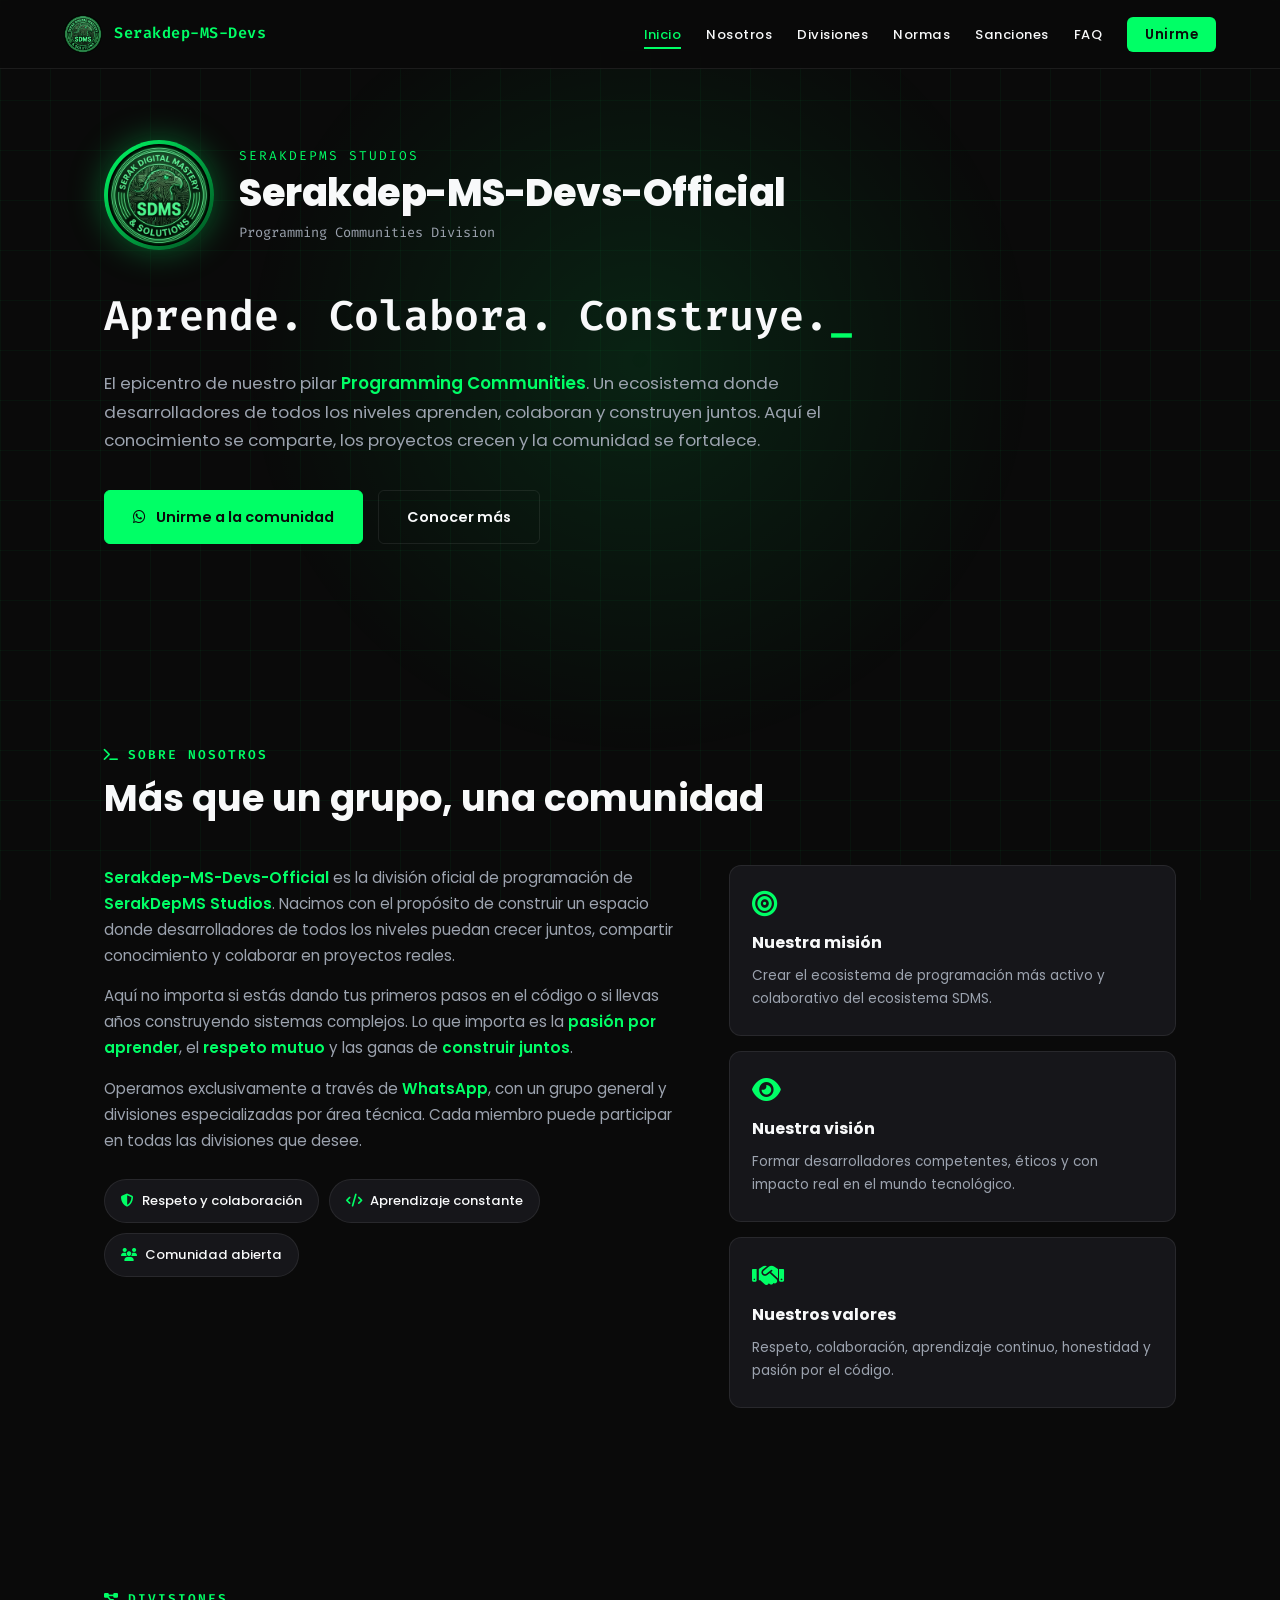
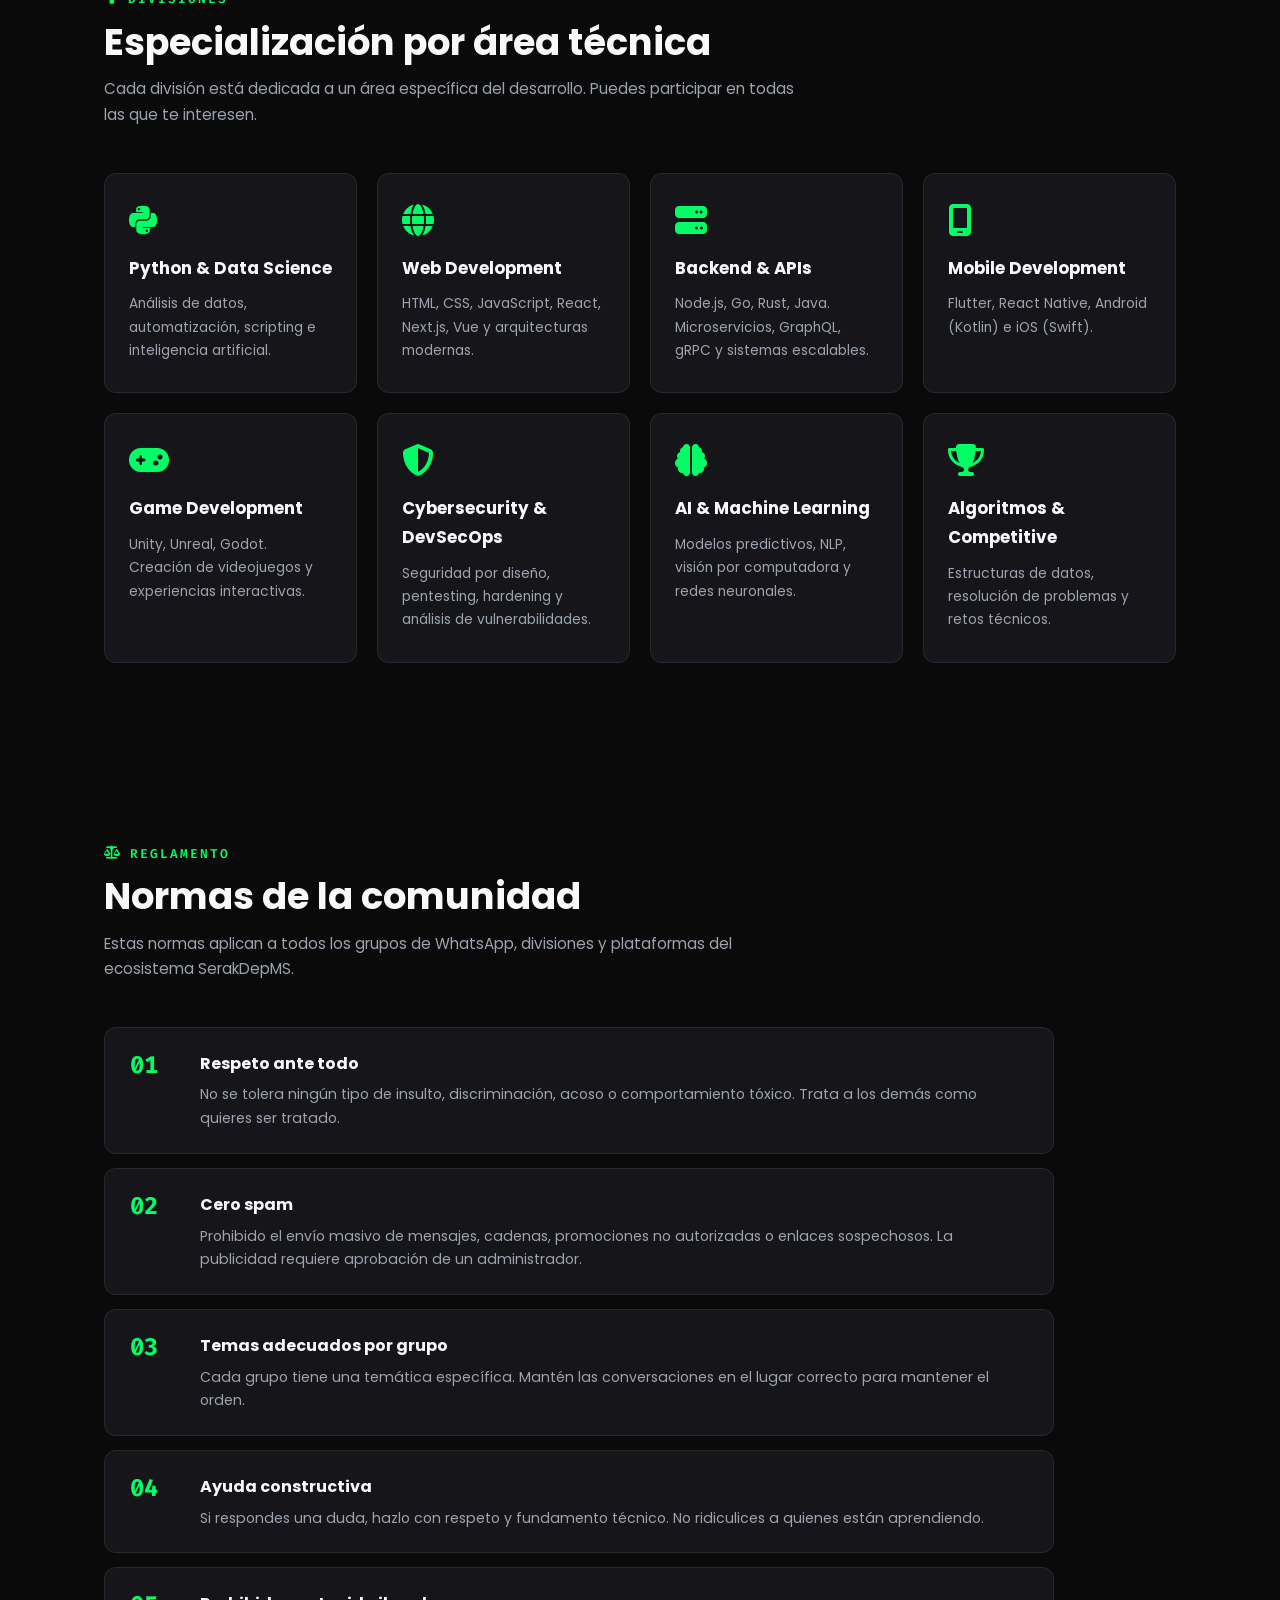
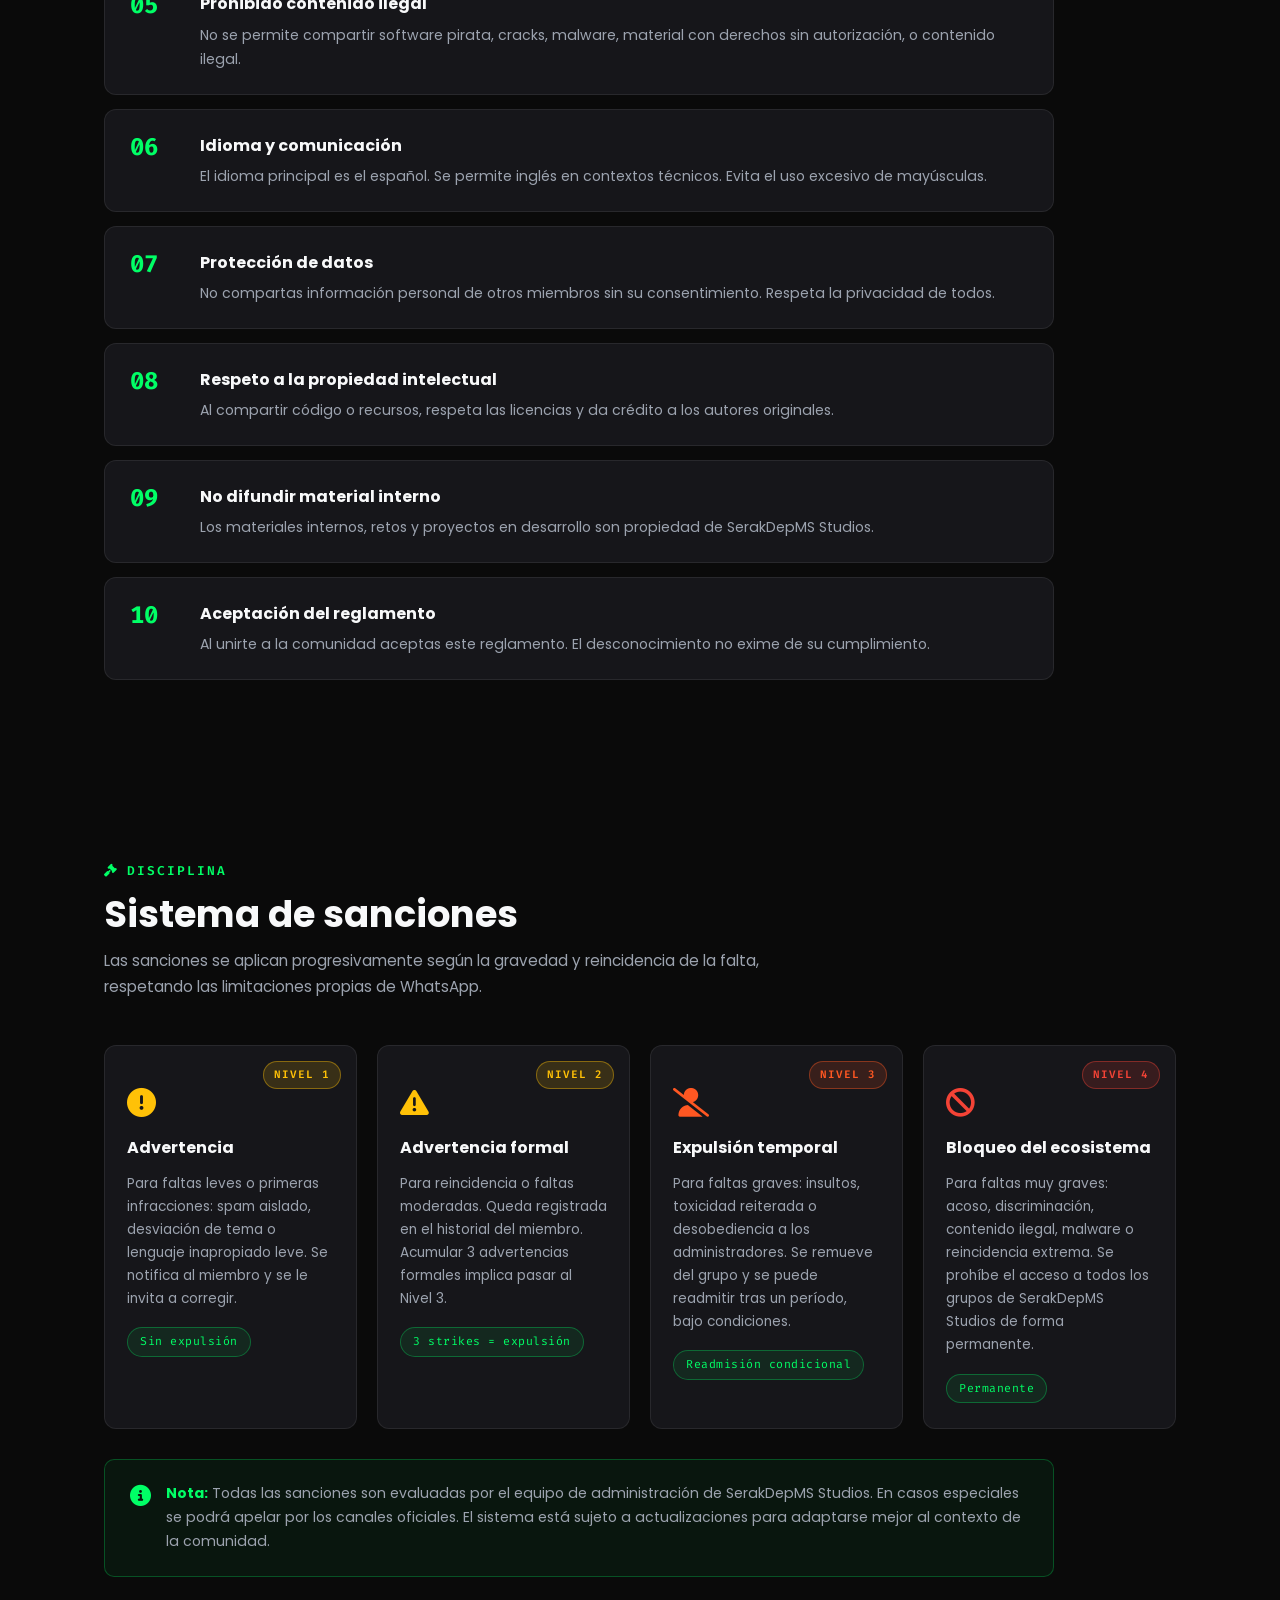
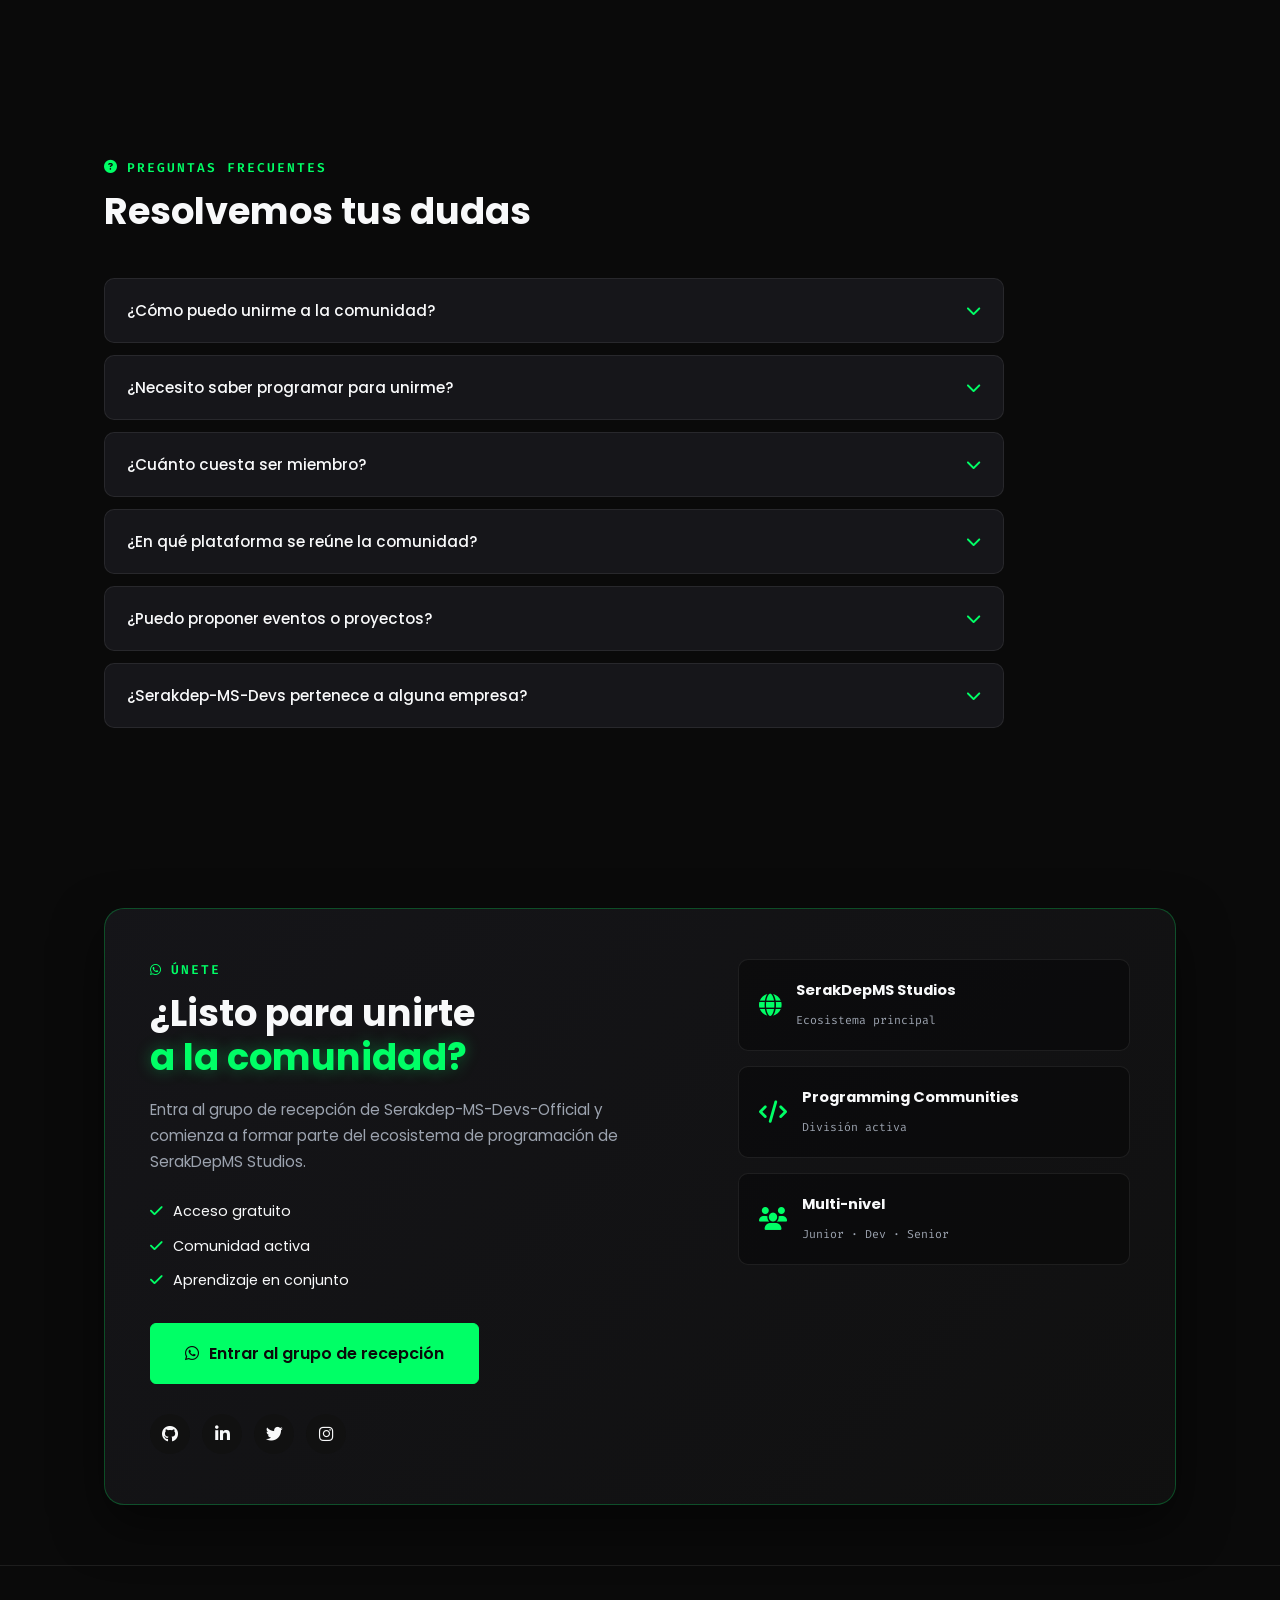
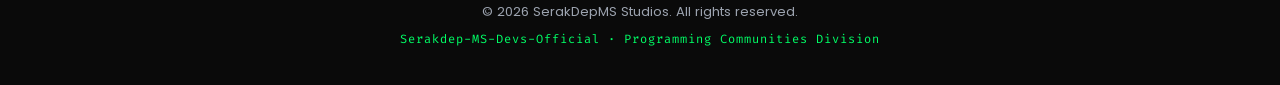
==== index.html @ 93ca6719 "1.0 DEFINICION FINAL" ====
<!DOCTYPE html>
<html lang="es">
<head>
    <meta charset="UTF-8">
    <meta name="viewport" content="width=device-width, initial-scale=1.0">
    <title>Serakdep-MS-Devs-Official | Programming Communities</title>
    <meta name="description" content="Comunidad oficial de programación de SerakDepMS Studios. Aprende, colabora y construye con desarrolladores de todos los niveles.">
    <meta name="theme-color" content="#0a0a0a">
    <meta property="og:title" content="Serakdep-MS-Devs-Official | Programming Communities">
    <meta property="og:description" content="Aprende, colabora y construye con otros desarrolladores bajo el ecosistema de SerakDepMS Studios.">
    <meta property="og:type" content="website">
    <link rel="canonical" href="https://serakdepms.github.io/Serakdep-MS-Devs-Official/">


    <link rel="icon" type="image/x-icon" href="assets/favicon/favicon.ico">
    <link rel="icon" type="image/png" sizes="16x16" href="assets/favicon/favicon-16x16.png">
    <link rel="icon" type="image/png" sizes="32x32" href="assets/favicon/favicon-32x32.png">
    <link rel="apple-touch-icon" sizes="180x180" href="assets/favicon/apple-touch-icon.png">
    <link rel="manifest" href="assets/favicon/site.webmanifest">

    <link rel="preconnect" href="https://fonts.googleapis.com">
    <link rel="preconnect" href="https://fonts.gstatic.com" crossorigin>
    <link href="https://fonts.googleapis.com/css2?family=Poppins:wght@300;400;500;600;700;800&family=Fira+Code:wght@400;500;600&display=swap" rel="stylesheet">
    <link rel="stylesheet" href="https://cdnjs.cloudflare.com/ajax/libs/font-awesome/6.4.0/css/all.min.css">
    <link rel="stylesheet" href="css/style.css">
</head>
<body>

    <div class="bg-grid" aria-hidden="true"></div>
    <div class="bg-glow" aria-hidden="true"></div>

    <button id="scroll-top" class="scroll-top-btn" aria-label="Ir arriba" type="button">
        <i class="fa-solid fa-arrow-up"></i>
    </button>


    <nav class="navbar">
        <div class="nav-brand">
            <img src="assets/images/logo.jpg" alt="SDMS" class="nav-logo">
            <span class="nav-brand-text">Serakdep-MS-Devs</span>
        </div>
        <button class="menu-toggle" id="menu-toggle" aria-label="Abrir menú">
            <i class="fa-solid fa-bars"></i>
        </button>
        <ul class="nav-links" id="nav-links">
            <li><a href="#inicio" class="active">Inicio</a></li>
            <li><a href="#nosotros">Nosotros</a></li>
            <li><a href="#divisiones">Divisiones</a></li>
            <li><a href="#normas">Normas</a></li>
            <li><a href="#sanciones">Sanciones</a></li>
            <li><a href="#faq">FAQ</a></li>
            <li><a href="#unete" class="nav-cta">Unirme</a></li>
        </ul>
    </nav>

    <main>


        <section id="inicio" class="hero-section">
            <div class="container">
                <div class="hero-header">
                    <div class="logo-wrapper">
                        <img src="assets/images/logo.jpg" alt="SerakDepMS Studios" class="logo-img">
                    </div>
                    <div class="brand-text">
                        <p class="brand-parent">SerakDepMS Studios</p>
                        <h1 class="brand-name">Serakdep-MS-Devs-Official</h1>
                        <p class="brand-sub">Programming Communities Division</p>
                    </div>
                </div>

                <h2 class="hero-title">
                    <span id="typed-text"></span><span class="cursor">_</span>
                </h2>

                <p class="hero-description">
                    El epicentro de nuestro pilar <strong>Programming Communities</strong>. 
                    Un ecosistema donde desarrolladores de todos los niveles aprenden, colaboran y construyen juntos. 
                    Aquí el conocimiento se comparte, los proyectos crecen y la comunidad se fortalece.
                </p>

                <div class="hero-actions">
                    <a href="https://chat.whatsapp.com/FTkmBaGG4Gd70gvAynP0ry" target="_blank" rel="noopener noreferrer" class="btn btn-primary">
                        <i class="fa-brands fa-whatsapp"></i> Unirme a la comunidad
                    </a>
                    <a href="#nosotros" class="btn btn-outline">Conocer más</a>
                </div>
            </div>
        </section>


        <section id="nosotros" class="section">
            <div class="container">
                <div class="section-header">
                    <p class="section-subtitle"><i class="fa-solid fa-terminal"></i> Sobre nosotros</p>
                    <h2 class="section-title">Más que un grupo, una comunidad</h2>
                </div>

                <div class="about-grid">
                    <div class="about-text">
                        <p>
                            <strong>Serakdep-MS-Devs-Official</strong> es la división oficial de programación de 
                            <strong>SerakDepMS Studios</strong>. Nacimos con el propósito de construir un espacio donde 
                            desarrolladores de todos los niveles puedan crecer juntos, compartir conocimiento y colaborar 
                            en proyectos reales.
                        </p>
                        <p>
                            Aquí no importa si estás dando tus primeros pasos en el código o si llevas años construyendo 
                            sistemas complejos. Lo que importa es la <strong>pasión por aprender</strong>, el 
                            <strong>respeto mutuo</strong> y las ganas de <strong>construir juntos</strong>.
                        </p>
                        <p>
                            Operamos exclusivamente a través de <strong>WhatsApp</strong>, con un grupo general y 
                            divisiones especializadas por área técnica. Cada miembro puede participar en todas las 
                            divisiones que desee.
                        </p>

                        <div class="about-badges">
                            <div class="about-badge"><i class="fa-solid fa-shield-halved"></i> Respeto y colaboración</div>
                            <div class="about-badge"><i class="fa-solid fa-code"></i> Aprendizaje constante</div>
                            <div class="about-badge"><i class="fa-solid fa-users"></i> Comunidad abierta</div>
                        </div>
                    </div>

                    <div class="about-cards">
                        <div class="about-card">
                            <i class="fa-solid fa-bullseye about-icon"></i>
                            <h4>Nuestra misión</h4>
                            <p>Crear el ecosistema de programación más activo y colaborativo del ecosistema SDMS.</p>
                        </div>
                        <div class="about-card">
                            <i class="fa-solid fa-eye about-icon"></i>
                            <h4>Nuestra visión</h4>
                            <p>Formar desarrolladores competentes, éticos y con impacto real en el mundo tecnológico.</p>
                        </div>
                        <div class="about-card">
                            <i class="fa-solid fa-handshake about-icon"></i>
                            <h4>Nuestros valores</h4>
                            <p>Respeto, colaboración, aprendizaje continuo, honestidad y pasión por el código.</p>
                        </div>
                    </div>
                </div>
            </div>
        </section>


        <section id="divisiones" class="section">
            <div class="container">
                <div class="section-header">
                    <p class="section-subtitle"><i class="fa-solid fa-diagram-project"></i> Divisiones</p>
                    <h2 class="section-title">Especialización por área técnica</h2>
                    <p class="section-intro">Cada división está dedicada a un área específica del desarrollo. Puedes participar en todas las que te interesen.</p>
                </div>

                <div class="divisions-grid">
                    <article class="division-card">
                        <i class="fa-brands fa-python division-icon"></i>
                        <h3>Python & Data Science</h3>
                        <p>Análisis de datos, automatización, scripting e inteligencia artificial.</p>
                    </article>
                    <article class="division-card">
                        <i class="fa-solid fa-globe division-icon"></i>
                        <h3>Web Development</h3>
                        <p>HTML, CSS, JavaScript, React, Next.js, Vue y arquitecturas modernas.</p>
                    </article>
                    <article class="division-card">
                        <i class="fa-solid fa-server division-icon"></i>
                        <h3>Backend & APIs</h3>
                        <p>Node.js, Go, Rust, Java. Microservicios, GraphQL, gRPC y sistemas escalables.</p>
                    </article>
                    <article class="division-card">
                        <i class="fa-solid fa-mobile-screen division-icon"></i>
                        <h3>Mobile Development</h3>
                        <p>Flutter, React Native, Android (Kotlin) e iOS (Swift).</p>
                    </article>
                    <article class="division-card">
                        <i class="fa-solid fa-gamepad division-icon"></i>
                        <h3>Game Development</h3>
                        <p>Unity, Unreal, Godot. Creación de videojuegos y experiencias interactivas.</p>
                    </article>
                    <article class="division-card">
                        <i class="fa-solid fa-shield-halved division-icon"></i>
                        <h3>Cybersecurity & DevSecOps</h3>
                        <p>Seguridad por diseño, pentesting, hardening y análisis de vulnerabilidades.</p>
                    </article>
                    <article class="division-card">
                        <i class="fa-solid fa-brain division-icon"></i>
                        <h3>AI & Machine Learning</h3>
                        <p>Modelos predictivos, NLP, visión por computadora y redes neuronales.</p>
                    </article>
                    <article class="division-card">
                        <i class="fa-solid fa-trophy division-icon"></i>
                        <h3>Algoritmos & Competitive</h3>
                        <p>Estructuras de datos, resolución de problemas y retos técnicos.</p>
                    </article>
                </div>
            </div>
        </section>


        <section id="normas" class="section">
            <div class="container">
                <div class="section-header">
                    <p class="section-subtitle"><i class="fa-solid fa-scale-balanced"></i> Reglamento</p>
                    <h2 class="section-title">Normas de la comunidad</h2>
                    <p class="section-intro">Estas normas aplican a todos los grupos de WhatsApp, divisiones y plataformas del ecosistema SerakDepMS.</p>
                </div>

                <div class="rules-list">
                    <div class="rule-item">
                        <span class="rule-number">01</span>
                        <div>
                            <h4>Respeto ante todo</h4>
                            <p>No se tolera ningún tipo de insulto, discriminación, acoso o comportamiento tóxico. Trata a los demás como quieres ser tratado.</p>
                        </div>
                    </div>
                    <div class="rule-item">
                        <span class="rule-number">02</span>
                        <div>
                            <h4>Cero spam</h4>
                            <p>Prohibido el envío masivo de mensajes, cadenas, promociones no autorizadas o enlaces sospechosos. La publicidad requiere aprobación de un administrador.</p>
                        </div>
                    </div>
                    <div class="rule-item">
                        <span class="rule-number">03</span>
                        <div>
                            <h4>Temas adecuados por grupo</h4>
                            <p>Cada grupo tiene una temática específica. Mantén las conversaciones en el lugar correcto para mantener el orden.</p>
                        </div>
                    </div>
                    <div class="rule-item">
                        <span class="rule-number">04</span>
                        <div>
                            <h4>Ayuda constructiva</h4>
                            <p>Si respondes una duda, hazlo con respeto y fundamento técnico. No ridiculices a quienes están aprendiendo.</p>
                        </div>
                    </div>
                    <div class="rule-item">
                        <span class="rule-number">05</span>
                        <div>
                            <h4>Prohibido contenido ilegal</h4>
                            <p>No se permite compartir software pirata, cracks, malware, material con derechos sin autorización, o contenido ilegal.</p>
                        </div>
                    </div>
                    <div class="rule-item">
                        <span class="rule-number">06</span>
                        <div>
                            <h4>Idioma y comunicación</h4>
                            <p>El idioma principal es el español. Se permite inglés en contextos técnicos. Evita el uso excesivo de mayúsculas.</p>
                        </div>
                    </div>
                    <div class="rule-item">
                        <span class="rule-number">07</span>
                        <div>
                            <h4>Protección de datos</h4>
                            <p>No compartas información personal de otros miembros sin su consentimiento. Respeta la privacidad de todos.</p>
                        </div>
                    </div>
                    <div class="rule-item">
                        <span class="rule-number">08</span>
                        <div>
                            <h4>Respeto a la propiedad intelectual</h4>
                            <p>Al compartir código o recursos, respeta las licencias y da crédito a los autores originales.</p>
                        </div>
                    </div>
                    <div class="rule-item">
                        <span class="rule-number">09</span>
                        <div>
                            <h4>No difundir material interno</h4>
                            <p>Los materiales internos, retos y proyectos en desarrollo son propiedad de SerakDepMS Studios.</p>
                        </div>
                    </div>
                    <div class="rule-item">
                        <span class="rule-number">10</span>
                        <div>
                            <h4>Aceptación del reglamento</h4>
                            <p>Al unirte a la comunidad aceptas este reglamento. El desconocimiento no exime de su cumplimiento.</p>
                        </div>
                    </div>
                </div>
            </div>
        </section>


        <section id="sanciones" class="section">
            <div class="container">
                <div class="section-header">
                    <p class="section-subtitle"><i class="fa-solid fa-gavel"></i> Disciplina</p>
                    <h2 class="section-title">Sistema de sanciones</h2>
                    <p class="section-intro">Las sanciones se aplican progresivamente según la gravedad y reincidencia de la falta, respetando las limitaciones propias de WhatsApp.</p>
                </div>

                <div class="sanctions-grid">
                    <div class="sanction-card level-1">
                        <div class="sanction-level">Nivel 1</div>
                        <i class="fa-solid fa-circle-exclamation sanction-icon"></i>
                        <h4>Advertencia</h4>
                        <p>Para faltas leves o primeras infracciones: spam aislado, desviación de tema o lenguaje inapropiado leve. Se notifica al miembro y se le invita a corregir.</p>
                        <span class="sanction-time">Sin expulsión</span>
                    </div>
                    <div class="sanction-card level-2">
                        <div class="sanction-level">Nivel 2</div>
                        <i class="fa-solid fa-triangle-exclamation sanction-icon"></i>
                        <h4>Advertencia formal</h4>
                        <p>Para reincidencia o faltas moderadas. Queda registrada en el historial del miembro. Acumular 3 advertencias formales implica pasar al Nivel 3.</p>
                        <span class="sanction-time">3 strikes = expulsión</span>
                    </div>
                    <div class="sanction-card level-3">
                        <div class="sanction-level">Nivel 3</div>
                        <i class="fa-solid fa-user-slash sanction-icon"></i>
                        <h4>Expulsión temporal</h4>
                        <p>Para faltas graves: insultos, toxicidad reiterada o desobediencia a los administradores. Se remueve del grupo y se puede readmitir tras un período, bajo condiciones.</p>
                        <span class="sanction-time">Readmisión condicional</span>
                    </div>
                    <div class="sanction-card level-4">
                        <div class="sanction-level">Nivel 4</div>
                        <i class="fa-solid fa-ban sanction-icon"></i>
                        <h4>Bloqueo del ecosistema</h4>
                        <p>Para faltas muy graves: acoso, discriminación, contenido ilegal, malware o reincidencia extrema. Se prohíbe el acceso a todos los grupos de SerakDepMS Studios de forma permanente.</p>
                        <span class="sanction-time">Permanente</span>
                    </div>
                </div>

                <div class="sanction-note">
                    <i class="fa-solid fa-circle-info"></i>
                    <p><strong>Nota:</strong> Todas las sanciones son evaluadas por el equipo de administración de SerakDepMS Studios. En casos especiales se podrá apelar por los canales oficiales. El sistema está sujeto a actualizaciones para adaptarse mejor al contexto de la comunidad.</p>
                </div>
            </div>
        </section>


        <section id="faq" class="section">
            <div class="container">
                <div class="section-header">
                    <p class="section-subtitle"><i class="fa-solid fa-circle-question"></i> Preguntas frecuentes</p>
                    <h2 class="section-title">Resolvemos tus dudas</h2>
                </div>

                <div class="faq-list">
                    <div class="faq-item">
                        <button class="faq-question">
                            <span>¿Cómo puedo unirme a la comunidad?</span>
                            <i class="fa-solid fa-chevron-down"></i>
                        </button>
                        <div class="faq-answer">
                            <p>Toda la comunidad se gestiona a través de <strong>WhatsApp</strong>. Solo debes hacer clic en el botón "Unirme a la comunidad" y entrarás directamente al grupo de recepción, donde se te orientará sobre las divisiones disponibles.</p>
                        </div>
                    </div>
                    <div class="faq-item">
                        <button class="faq-question">
                            <span>¿Necesito saber programar para unirme?</span>
                            <i class="fa-solid fa-chevron-down"></i>
                        </button>
                        <div class="faq-answer">
                            <p>No. La comunidad está abierta a todos los niveles, desde principiantes absolutos hasta desarrolladores senior. Aquí fomentamos el aprendizaje y la colaboración.</p>
                        </div>
                    </div>
                    <div class="faq-item">
                        <button class="faq-question">
                            <span>¿Cuánto cuesta ser miembro?</span>
                            <i class="fa-solid fa-chevron-down"></i>
                        </button>
                        <div class="faq-answer">
                            <p>Ser miembro es totalmente <strong>gratuito</strong>. Todas las actividades, recursos y espacios de la comunidad son de acceso libre.</p>
                        </div>
                    </div>
                    <div class="faq-item">
                        <button class="faq-question">
                            <span>¿En qué plataforma se reúne la comunidad?</span>
                            <i class="fa-solid fa-chevron-down"></i>
                        </button>
                        <div class="faq-answer">
                            <p>Nuestra comunidad vive en <strong>WhatsApp</strong>. Contamos con un grupo de recepción general y divisiones especializadas por área técnica (Python, Web, Backend, Mobile, Game Dev, Ciberseguridad, IA y Algoritmos).</p>
                        </div>
                    </div>
                    <div class="faq-item">
                        <button class="faq-question">
                            <span>¿Puedo proponer eventos o proyectos?</span>
                            <i class="fa-solid fa-chevron-down"></i>
                        </button>
                        <div class="faq-answer">
                            <p>Sí. Valoramos las iniciativas de nuestros miembros. Puedes contactar a un administrador para presentar tu propuesta, ya sea un proyecto colaborativo, un reto técnico o una idea para la comunidad.</p>
                        </div>
                    </div>
                    <div class="faq-item">
                        <button class="faq-question">
                            <span>¿Serakdep-MS-Devs pertenece a alguna empresa?</span>
                            <i class="fa-solid fa-chevron-down"></i>
                        </button>
                        <div class="faq-answer">
                            <p>Sí. Serakdep-MS-Devs-Official es la división oficial de programación de <strong>SerakDepMS Studios</strong>, la empresa responsable de gestionar todos los ecosistemas y comunidades de la marca.</p>
                        </div>
                    </div>
                </div>
            </div>
        </section>


        <section id="unete" class="section cta-section">
            <div class="container">
                <div class="cta-wrapper">
                    <div class="cta-content">
                        <p class="section-subtitle"><i class="fa-brands fa-whatsapp"></i> Únete</p>
                        <h2 class="cta-title">¿Listo para unirte<br><span class="neon-text">a la comunidad?</span></h2>
                        <p class="cta-description">
                            Entra al grupo de recepción de Serakdep-MS-Devs-Official y comienza a formar parte 
                            del ecosistema de programación de SerakDepMS Studios.
                        </p>

                        <div class="cta-focus">
                            <span><i class="fa-solid fa-check"></i> Acceso gratuito</span>
                            <span><i class="fa-solid fa-check"></i> Comunidad activa</span>
                            <span><i class="fa-solid fa-check"></i> Aprendizaje en conjunto</span>
                        </div>

                        <a href="https://chat.whatsapp.com/FTkmBaGG4Gd70gvAynP0ry" target="_blank" rel="noopener noreferrer" class="btn btn-primary btn-large">
                            <i class="fa-brands fa-whatsapp"></i> Entrar al grupo de recepción
                        </a>

                        <div class="cta-social">
                            <a href="https://github.com/SerakDepMS" target="_blank" rel="noopener noreferrer" aria-label="GitHub"><i class="fa-brands fa-github"></i></a>
                            <a href="https://www.linkedin.com/in/SerakDepMS" target="_blank" rel="noopener noreferrer" aria-label="LinkedIn"><i class="fa-brands fa-linkedin-in"></i></a>
                            <a href="https://x.com/SerakDepMS_STOS" target="_blank" rel="noopener noreferrer" aria-label="Twitter"><i class="fa-brands fa-twitter"></i></a>
                            <a href="https://www.instagram.com/serakdepms_oficial" target="_blank" rel="noopener noreferrer" aria-label="Instagram"><i class="fa-brands fa-instagram"></i></a>
                        </div>
                    </div>

                    <div class="cta-side">
                        <div class="cta-side-item">
                            <i class="fa-solid fa-globe"></i>
                            <div>
                                <strong>SerakDepMS Studios</strong>
                                <span>Ecosistema principal</span>
                            </div>
                        </div>
                        <div class="cta-side-item">
                            <i class="fa-solid fa-code"></i>
                            <div>
                                <strong>Programming Communities</strong>
                                <span>División activa</span>
                            </div>
                        </div>
                        <div class="cta-side-item">
                            <i class="fa-solid fa-users"></i>
                            <div>
                                <strong>Multi-nivel</strong>
                                <span>Junior · Dev · Senior</span>
                            </div>
                        </div>
                    </div>
                </div>
            </div>
        </section>

    </main>

    <footer class="site-footer">
        <div class="container">
            <p>&copy; 2026 SerakDepMS Studios. All rights reserved.</p>
            <p class="footer-sub">Serakdep-MS-Devs-Official · Programming Communities Division</p>
        </div>
    </footer>

    <script src="js/script.js"></script>
</body>
</html>
---- css/style.css ----
:root {
    --bg-main: #0a0a0a;
    --bg-secondary: #111111;
    --bg-card: #16161a;
    --primary-color: #00FF66;
    --primary-glow: rgba(0, 255, 102, 0.35);
    --text-light: #f8f9fa;
    --text-muted: #9ca3af;
    --border-color: rgba(255, 255, 255, 0.08);
    --font-main: 'Poppins', sans-serif;
    --font-code: 'Fira Code', monospace;
    --transition: all 0.4s cubic-bezier(0.25, 0.8, 0.25, 1);
}

* { margin: 0; padding: 0; box-sizing: border-box; }

html {
    scroll-behavior: smooth;
    overflow-x: hidden;
    width: 100%;
}

body {
    font-family: var(--font-main);
    background-color: var(--bg-main);
    color: var(--text-light);
    line-height: 1.7;
    overflow-x: hidden;
    width: 100%;
    max-width: 100vw;
    min-height: 100vh;
    position: relative;
    padding-top: 80px;
}

h1, h2, h3, h4, h5, h6, p, a, span, strong, li {
    overflow-wrap: break-word;
    word-wrap: break-word;
    word-break: break-word;
}

img, svg, video {
    max-width: 100%;
    height: auto;
}


.bg-grid {
    position: fixed; inset: 0;
    background-image:
        linear-gradient(rgba(0, 255, 102, 0.04) 1px, transparent 1px),
        linear-gradient(90deg, rgba(0, 255, 102, 0.04) 1px, transparent 1px);
    background-size: 50px 50px;
    z-index: -2;
    animation: gridMove 25s linear infinite;
    pointer-events: none;
}
@keyframes gridMove {
    0% { background-position: 0 0; }
    100% { background-position: 50px 50px; }
}

.bg-glow {
    position: fixed;
    top: 40%; left: 50%;
    width: 100vw;
    height: 100vw;
    max-width: 800px;
    max-height: 800px;
    background: radial-gradient(circle, rgba(0, 255, 102, 0.10) 0%, transparent 70%);
    transform: translate(-50%, -50%);
    z-index: -1;
    pointer-events: none;
    animation: pulse 8s ease-in-out infinite;
}
@keyframes pulse {
    0%, 100% { opacity: 0.5; transform: translate(-50%, -50%) scale(1); }
    50% { opacity: 0.9; transform: translate(-50%, -50%) scale(1.1); }
}


.container {
    max-width: 1200px;
    width: 100%;
    margin: 0 auto;
    padding: 0 5%;
}


.scroll-top-btn {
    position: fixed;
    bottom: 30px; right: 30px;
    background: var(--primary-color);
    color: #0a0a0a;
    width: 45px; height: 45px;
    border-radius: 50%;
    display: flex; justify-content: center; align-items: center;
    font-size: 1.1rem;
    border: none; cursor: pointer;
    z-index: 999;
    opacity: 0; visibility: hidden;
    transition: var(--transition);
    box-shadow: 0 6px 20px rgba(0,0,0,0.4);
}
.scroll-top-btn.show { opacity: 1; visibility: visible; }
.scroll-top-btn:hover {
    transform: translateY(-4px);
    background: #00cc52;
    box-shadow: 0 10px 25px var(--primary-glow);
}


.navbar {
    position: fixed; top: 0; left: 0; width: 100%;
    background: rgba(10, 10, 10, 0.88);
    backdrop-filter: blur(14px); -webkit-backdrop-filter: blur(14px);
    padding: 15px 5%;
    display: flex; justify-content: space-between; align-items: center;
    z-index: 1000;
    border-bottom: 1px solid var(--border-color);
}
.nav-brand { display: flex; align-items: center; gap: 12px; min-width: 0; }
.nav-logo { width: 38px; height: 38px; border-radius: 50%; flex-shrink: 0; }
.nav-brand-text {
    font-family: var(--font-code);
    color: var(--primary-color);
    font-size: 0.95rem;
    font-weight: 600;
    letter-spacing: 0.5px;
    white-space: nowrap;
    overflow: hidden;
    text-overflow: ellipsis;
}
.nav-links {
    list-style: none;
    display: flex; gap: 25px;
    align-items: center;
}
.nav-links a {
    color: var(--text-light);
    text-decoration: none;
    font-size: 0.82rem;
    font-weight: 500;
    letter-spacing: 0.5px;
    transition: var(--transition);
    position: relative;
    white-space: nowrap;
}
.nav-links a::after {
    content: '';
    position: absolute;
    bottom: -5px; left: 0;
    width: 0; height: 2px;
    background: var(--primary-color);
    transition: var(--transition);
}
.nav-links a:hover, .nav-links a.active { color: var(--primary-color); }
.nav-links a:hover::after, .nav-links a.active::after { width: 100%; }

.nav-cta {
    background: var(--primary-color);
    color: #0a0a0a !important;
    padding: 8px 18px !important;
    border-radius: 6px;
    font-weight: 600 !important;
}
.nav-cta::after { display: none !important; }
.nav-cta:hover {
    background: transparent;
    color: var(--primary-color) !important;
    outline: 1px solid var(--primary-color);
}

.menu-toggle {
    display: none;
    background: transparent; border: 0;
    color: var(--text-light); font-size: 1.5rem;
    cursor: pointer;
    padding: 5px;
    flex-shrink: 0;
}


.section { padding: 90px 0; }
.hero-section { padding: 60px 0 80px; }

.section-header { margin-bottom: 45px; }
.section-subtitle {
    color: var(--primary-color);
    font-family: var(--font-code);
    font-size: 0.8rem;
    font-weight: 600;
    text-transform: uppercase;
    letter-spacing: 2px;
    margin-bottom: 10px;
    display: flex; align-items: center; gap: 8px;
    flex-wrap: wrap;
}
.section-title {
    font-size: clamp(1.6rem, 3vw, 2.3rem);
    font-weight: 700;
    line-height: 1.2;
    margin-bottom: 12px;
}
.section-intro {
    color: var(--text-muted);
    max-width: 700px;
    font-size: 0.95rem;
}


.hero-header {
    display: flex; align-items: center; gap: 25px;
    margin-bottom: 40px; flex-wrap: wrap;
}
.logo-wrapper {
    width: 110px; height: 110px;
    border-radius: 50%;
    padding: 4px;
    background: linear-gradient(135deg, var(--primary-color), #004d1f);
    box-shadow: 0 0 35px var(--primary-glow);
    animation: logoFloat 5s ease-in-out infinite;
    flex-shrink: 0;
}
@keyframes logoFloat {
    0%, 100% { transform: translateY(0); }
    50% { transform: translateY(-8px); }
}
.logo-img {
    width: 100%; height: 100%;
    border-radius: 50%;
    object-fit: cover;
    background: var(--bg-main);
    display: block;
}
.brand-text { min-width: 0; flex: 1; }
.brand-parent {
    font-family: var(--font-code);
    color: var(--primary-color);
    font-size: 0.8rem;
    letter-spacing: 2px;
    text-transform: uppercase;
    margin-bottom: 4px;
}
.brand-name {
    font-size: clamp(1.5rem, 3.5vw, 2.4rem);
    font-weight: 800;
    letter-spacing: -0.5px;
    line-height: 1.15;
    overflow-wrap: anywhere;
    word-break: break-word;
}
.brand-sub {
    font-size: 0.85rem;
    color: var(--text-muted);
    font-family: var(--font-code);
    margin-top: 6px;
}

.hero-title {
    font-family: var(--font-code);
    font-size: clamp(1.6rem, 4vw, 2.6rem);
    font-weight: 600;
    line-height: 1.25;
    margin-bottom: 25px;
    min-height: 1.3em;
    color: var(--text-light);
    overflow-wrap: anywhere;
}
.cursor {
    color: var(--primary-color);
    animation: cursorBlink 1s steps(1) infinite;
}
@keyframes cursorBlink {
    0%, 49% { opacity: 1; }
    50%, 100% { opacity: 0; }
}
.hero-description {
    color: var(--text-muted);
    font-size: 1.05rem;
    max-width: 800px;
    margin-bottom: 35px;
}
.hero-description strong { color: var(--primary-color); font-weight: 600; }

.hero-actions {
    display: flex; gap: 15px; flex-wrap: wrap;
    margin-bottom: 30px;
}

.btn {
    display: inline-flex; align-items: center; gap: 10px;
    padding: 14px 28px;
    font-size: 0.9rem; font-weight: 600;
    text-decoration: none;
    border-radius: 6px;
    transition: var(--transition);
    cursor: pointer;
    border: 1px solid transparent;
    text-align: center;
    justify-content: center;
    white-space: nowrap;
    max-width: 100%;
}
.btn-primary {
    background: var(--primary-color);
    color: #0a0a0a;
    border-color: var(--primary-color);
}
.btn-primary:hover {
    background: transparent;
    color: var(--primary-color);
    box-shadow: 0 8px 25px var(--primary-glow);
    transform: translateY(-3px);
}
.btn-outline {
    background: transparent;
    color: var(--text-light);
    border-color: var(--border-color);
}
.btn-outline:hover {
    border-color: var(--primary-color);
    color: var(--primary-color);
    transform: translateY(-3px);
}
.btn-large { padding: 16px 34px; font-size: 1rem; }


.about-grid {
    display: grid;
    grid-template-columns: 1.3fr 1fr;
    gap: 45px;
    align-items: start;
}
.about-text p {
    color: var(--text-muted);
    font-size: 0.95rem;
    margin-bottom: 15px;
}
.about-text strong { color: var(--primary-color); font-weight: 600; }

.about-badges {
    display: flex;
    flex-wrap: wrap;
    gap: 10px;
    margin-top: 25px;
}
.about-badge {
    display: inline-flex;
    align-items: center;
    gap: 8px;
    padding: 10px 16px;
    background: var(--bg-card);
    border: 1px solid var(--border-color);
    border-radius: 30px;
    font-size: 0.82rem;
    font-weight: 500;
    transition: var(--transition);
}
.about-badge i { color: var(--primary-color); }
.about-badge:hover {
    border-color: var(--primary-color);
    transform: translateY(-2px);
}

.about-cards {
    display: grid;
    gap: 15px;
}
.about-card {
    background: var(--bg-card);
    border: 1px solid var(--border-color);
    border-radius: 12px;
    padding: 25px 22px;
    transition: var(--transition);
}
.about-card:hover {
    transform: translateY(-4px);
    border-color: rgba(0, 255, 102, 0.35);
    box-shadow: 0 12px 25px rgba(0,0,0,0.4);
}
.about-icon {
    font-size: 1.6rem;
    color: var(--primary-color);
    margin-bottom: 12px;
}
.about-card h4 { font-size: 1rem; margin-bottom: 8px; }
.about-card p { color: var(--text-muted); font-size: 0.85rem; }


.divisions-grid {
    display: grid;
    grid-template-columns: repeat(auto-fit, minmax(240px, 1fr));
    gap: 20px;
}
.division-card {
    background: var(--bg-card);
    border: 1px solid var(--border-color);
    border-radius: 12px;
    padding: 30px 24px;
    transition: var(--transition);
    position: relative;
    overflow: hidden;
}
.division-card::before {
    content: '';
    position: absolute; top: 0; left: 0;
    width: 100%; height: 3px;
    background: var(--primary-color);
    transform: scaleX(0); transform-origin: left;
    transition: var(--transition);
}
.division-card:hover {
    transform: translateY(-6px);
    border-color: rgba(0, 255, 102, 0.35);
    box-shadow: 0 15px 30px rgba(0,0,0,0.5);
}
.division-card:hover::before { transform: scaleX(1); }
.division-icon {
    font-size: 2rem;
    color: var(--primary-color);
    margin-bottom: 18px;
}
.division-card h3 { font-size: 1.05rem; margin-bottom: 10px; }
.division-card p { color: var(--text-muted); font-size: 0.86rem; }


.rules-list {
    display: grid;
    gap: 14px;
    max-width: 950px;
}
.rule-item {
    display: flex; gap: 22px;
    background: var(--bg-card);
    border: 1px solid var(--border-color);
    border-radius: 12px;
    padding: 22px 25px;
    transition: var(--transition);
    align-items: flex-start;
}
.rule-item:hover {
    border-color: rgba(0, 255, 102, 0.35);
    transform: translateX(5px);
}
.rule-number {
    font-family: var(--font-code);
    font-size: 1.5rem;
    font-weight: 700;
    color: var(--primary-color);
    min-width: 48px;
    line-height: 1;
    padding-top: 3px;
    flex-shrink: 0;
}
.rule-item h4 {
    font-size: 1rem;
    margin-bottom: 6px;
    color: var(--text-light);
}
.rule-item p {
    color: var(--text-muted);
    font-size: 0.88rem;
}


.sanctions-grid {
    display: grid;
    grid-template-columns: repeat(auto-fit, minmax(230px, 1fr));
    gap: 20px;
    margin-bottom: 30px;
}
.sanction-card {
    background: var(--bg-card);
    border: 1px solid var(--border-color);
    border-radius: 12px;
    padding: 30px 22px 25px;
    transition: var(--transition);
    position: relative;
    overflow: hidden;
}
.sanction-card:hover { transform: translateY(-6px); }
.sanction-level {
    position: absolute; top: 15px; right: 15px;
    font-family: var(--font-code);
    font-size: 0.68rem;
    font-weight: 600;
    padding: 4px 10px;
    border-radius: 20px;
    letter-spacing: 1px;
    text-transform: uppercase;
}


.level-1 .sanction-level { 
    background: rgba(255, 193, 7, 0.15); 
    color: #ffc107; 
    border: 1px solid rgba(255, 193, 7, 0.4); 
}
.level-1 .sanction-icon { color: #ffc107; }
.level-1:hover { 
    border-color: rgba(255, 193, 7, 0.5); 
    box-shadow: 0 12px 25px rgba(255, 193, 7, 0.1); 
}


.level-2 .sanction-level { 
    background: rgba(255, 193, 7, 0.15); 
    color: #ffc107; 
    border: 1px solid rgba(255, 193, 7, 0.4); 
}
.level-2 .sanction-icon { color: #ffc107; }
.level-2:hover { 
    border-color: rgba(255, 193, 7, 0.5); 
    box-shadow: 0 12px 25px rgba(255, 193, 7, 0.1); 
}


.level-3 .sanction-level { 
    background: rgba(255, 87, 34, 0.15); 
    color: #ff5722; 
    border: 1px solid rgba(255, 87, 34, 0.4); 
}
.level-3 .sanction-icon { color: #ff5722; }
.level-3:hover { 
    border-color: rgba(255, 87, 34, 0.5); 
    box-shadow: 0 12px 25px rgba(255, 87, 34, 0.1); 
}


.level-4 .sanction-level { 
    background: rgba(244, 67, 54, 0.15); 
    color: #f44336; 
    border: 1px solid rgba(244, 67, 54, 0.4); 
}
.level-4 .sanction-icon { color: #f44336; }
.level-4:hover { 
    border-color: rgba(244, 67, 54, 0.5); 
    box-shadow: 0 12px 25px rgba(244, 67, 54, 0.1); 
}

.sanction-icon {
    font-size: 1.8rem;
    margin-bottom: 18px;
    margin-top: 12px;
}

.sanction-card h4 { font-size: 1rem; margin-bottom: 10px; }
.sanction-card p {
    color: var(--text-muted);
    font-size: 0.85rem;
    margin-bottom: 16px;
}
.sanction-time {
    display: inline-block;
    font-family: var(--font-code);
    font-size: 0.72rem;
    color: var(--primary-color);
    background: rgba(0, 255, 102, 0.08);
    border: 1px solid rgba(0, 255, 102, 0.3);
    padding: 4px 12px;
    border-radius: 20px;
    letter-spacing: 0.5px;
}

.sanction-note {
    display: flex; gap: 15px;
    background: rgba(0, 255, 102, 0.05);
    border: 1px solid rgba(0, 255, 102, 0.25);
    border-radius: 10px;
    padding: 22px 25px;
    align-items: flex-start;
    max-width: 950px;
}
.sanction-note i {
    color: var(--primary-color);
    font-size: 1.3rem;
    padding-top: 3px;
    flex-shrink: 0;
}
.sanction-note p {
    color: var(--text-muted);
    font-size: 0.88rem;
}
.sanction-note strong { color: var(--primary-color); }


.faq-list {
    max-width: 900px;
    display: grid;
    gap: 12px;
}
.faq-item {
    background: var(--bg-card);
    border: 1px solid var(--border-color);
    border-radius: 10px;
    overflow: hidden;
    transition: var(--transition);
}
.faq-item:hover { border-color: rgba(0, 255, 102, 0.3); }
.faq-item.active { border-color: rgba(0, 255, 102, 0.4); }
.faq-question {
    width: 100%;
    background: transparent;
    border: 0;
    color: var(--text-light);
    padding: 20px 22px;
    font-family: inherit;
    font-size: 0.95rem;
    font-weight: 500;
    text-align: left;
    display: flex;
    justify-content: space-between;
    align-items: center;
    gap: 15px;
    cursor: pointer;
    transition: var(--transition);
}
.faq-question:hover { color: var(--primary-color); }
.faq-question i {
    color: var(--primary-color);
    transition: transform 0.3s ease;
    flex-shrink: 0;
}
.faq-item.active .faq-question i { transform: rotate(180deg); }
.faq-answer {
    max-height: 0;
    overflow: hidden;
    transition: max-height 0.4s ease, padding 0.4s ease;
    padding: 0 22px;
}
.faq-item.active .faq-answer {
    max-height: 400px;
    padding: 0 22px 20px;
}
.faq-answer p {
    color: var(--text-muted);
    font-size: 0.88rem;
    line-height: 1.65;
}
.faq-answer strong { color: var(--primary-color); }


.cta-section { padding-bottom: 60px; }
.cta-wrapper {
    display: grid;
    grid-template-columns: 1.4fr 1fr;
    gap: 40px;
    background: linear-gradient(135deg, rgba(22, 22, 26, 0.95), rgba(17, 17, 17, 0.95));
    border: 1px solid rgba(0, 255, 102, 0.25);
    border-radius: 20px;
    padding: 50px 45px;
    box-shadow: 0 20px 50px rgba(0,0,0,0.5);
}
.cta-title {
    font-size: clamp(1.6rem, 3vw, 2.3rem);
    font-weight: 700;
    line-height: 1.2;
    margin-bottom: 18px;
}
.neon-text {
    color: var(--primary-color);
    text-shadow: 0 0 15px var(--primary-glow);
}
.cta-description {
    color: var(--text-muted);
    font-size: 0.95rem;
    margin-bottom: 25px;
    max-width: 500px;
}
.cta-focus {
    display: grid;
    gap: 10px;
    margin-bottom: 30px;
    color: var(--text-light);
    font-size: 0.9rem;
}
.cta-focus span {
    display: flex; align-items: center; gap: 10px;
}
.cta-focus i { color: var(--primary-color); flex-shrink: 0; }

.cta-social {
    display: flex;
    gap: 12px;
    margin-top: 30px;
    flex-wrap: wrap;
}
.cta-social a {
    display: flex; justify-content: center; align-items: center;
    width: 40px; height: 40px;
    border-radius: 50%;
    background: var(--bg-secondary);
    color: var(--text-light);
    font-size: 1.05rem;
    transition: var(--transition);
    text-decoration: none;
    flex-shrink: 0;
}
.cta-social a:hover {
    background: var(--primary-color);
    color: #0a0a0a;
    transform: translateY(-3px);
    box-shadow: 0 8px 20px var(--primary-glow);
}

.cta-side {
    display: grid;
    gap: 15px;
    align-content: start;
}
.cta-side-item {
    display: flex;
    align-items: center;
    gap: 15px;
    padding: 18px 20px;
    background: rgba(0, 0, 0, 0.35);
    border: 1px solid var(--border-color);
    border-radius: 10px;
    transition: var(--transition);
    min-width: 0;
}
.cta-side-item:hover {
    border-color: rgba(0, 255, 102, 0.4);
    transform: translateX(5px);
}
.cta-side-item i {
    color: var(--primary-color);
    font-size: 1.4rem;
    flex-shrink: 0;
}
.cta-side-item > div { min-width: 0; }
.cta-side-item strong {
    display: block;
    font-size: 0.92rem;
    margin-bottom: 2px;
    overflow-wrap: anywhere;
}
.cta-side-item span {
    font-size: 0.72rem;
    color: var(--text-muted);
    font-family: var(--font-code);
    overflow-wrap: anywhere;
}


.site-footer {
    border-top: 1px solid var(--border-color);
    padding: 35px 0;
    text-align: center;
    color: var(--text-muted);
    font-size: 0.82rem;
    position: relative;
    z-index: 1;
}
.footer-sub {
    margin-top: 6px;
    font-family: var(--font-code);
    color: var(--primary-color);
    font-size: 0.75rem;
    letter-spacing: 1px;
    overflow-wrap: anywhere;
}



@media (max-width: 960px) {
    .about-grid { grid-template-columns: 1fr; gap: 30px; }
    .cta-wrapper { grid-template-columns: 1fr; padding: 40px 30px; }
}

@media (max-width: 900px) {
    .menu-toggle { display: block; }
    .nav-links {
        position: absolute;
        top: 100%; left: 0; width: 100%;
        background: rgba(10, 10, 10, 0.98);
        backdrop-filter: blur(15px);
        flex-direction: column;
        align-items: center;
        padding: 25px 0;
        gap: 18px;
        transform: translateY(-150%);
        opacity: 0;
        pointer-events: none;
        border-bottom: 1px solid var(--border-color);
        transition: var(--transition);
    }
    .nav-links.active {
        transform: translateY(0);
        opacity: 1;
        pointer-events: all;
    }
    .nav-links a::after { display: none; }
    .nav-cta {
        width: 80%;
        max-width: 280px;
        text-align: center;
        justify-content: center;
        display: flex;
    }
}

@media (max-width: 768px) {
    body { padding-top: 72px; }
    .section { padding: 60px 0; }
    .hero-section { padding: 35px 0 55px; }
    .hero-header { gap: 15px; }
    .logo-wrapper { width: 80px; height: 80px; }
    .rule-item { 
        flex-direction: row; 
        gap: 15px;
        padding: 20px;
    }
    .rule-number { font-size: 1.2rem; min-width: 36px; }
    .scroll-top-btn { bottom: 20px; right: 20px; width: 42px; height: 42px; }
    .sanction-card { padding: 28px 20px 22px; }
    .sanction-level { 
        position: static; 
        display: inline-block;
        margin-bottom: 12px;
    }
    .sanction-icon { margin-top: 0; }
    .cta-wrapper { padding: 35px 25px; }
}

@media (max-width: 480px) {
    .container { padding: 0 6%; }
    .brand-name { 
        font-size: 1.15rem; 
        line-height: 1.2;
    }
    .nav-brand-text { 
        font-size: 0.78rem; 
        max-width: 150px;
    }
    .nav-logo { width: 32px; height: 32px; }
    .btn { 
        padding: 12px 20px; 
        font-size: 0.85rem; 
        white-space: normal;
        line-height: 1.3;
    }
    .btn-large { 
        padding: 14px 22px; 
        font-size: 0.88rem; 
    }
    .hero-actions { 
        flex-direction: column; 
        width: 100%; 
    }
    .hero-actions .btn { 
        width: 100%; 
        justify-content: center; 
    }
    .cta-wrapper { 
        padding: 28px 20px; 
        border-radius: 16px;
    }
    .cta-social a {
        width: 38px;
        height: 38px;
        font-size: 1rem;
    }
    .section-title { 
        font-size: 1.5rem;
    }
    .rule-item {
        gap: 12px;
        padding: 18px 16px;
    }
    .rule-number {
        font-size: 1.1rem;
        min-width: 30px;
    }
    .sanction-card {
        padding: 25px 18px 20px;
    }
    .faq-question {
        padding: 18px 18px;
        font-size: 0.9rem;
    }
    .faq-answer {
        padding: 0 18px;
    }
    .faq-item.active .faq-answer {
        padding: 0 18px 18px;
    }
}
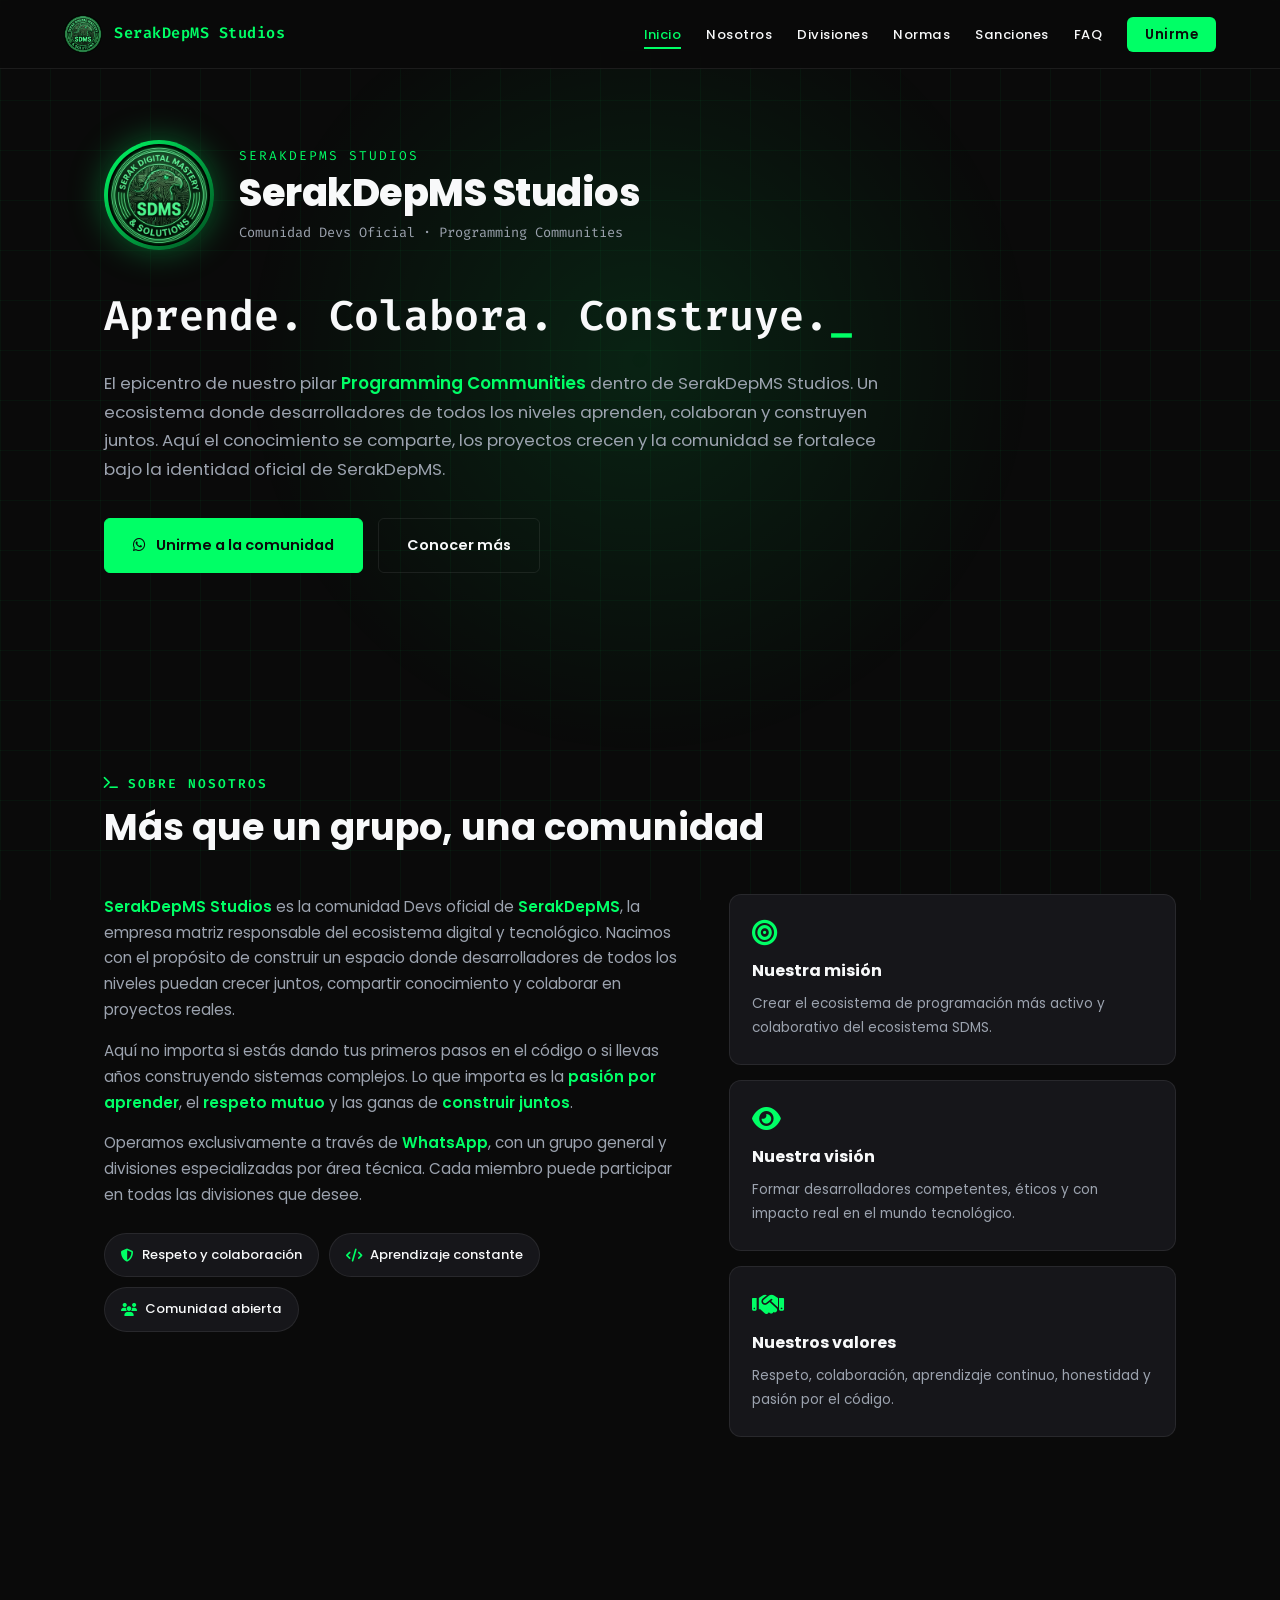
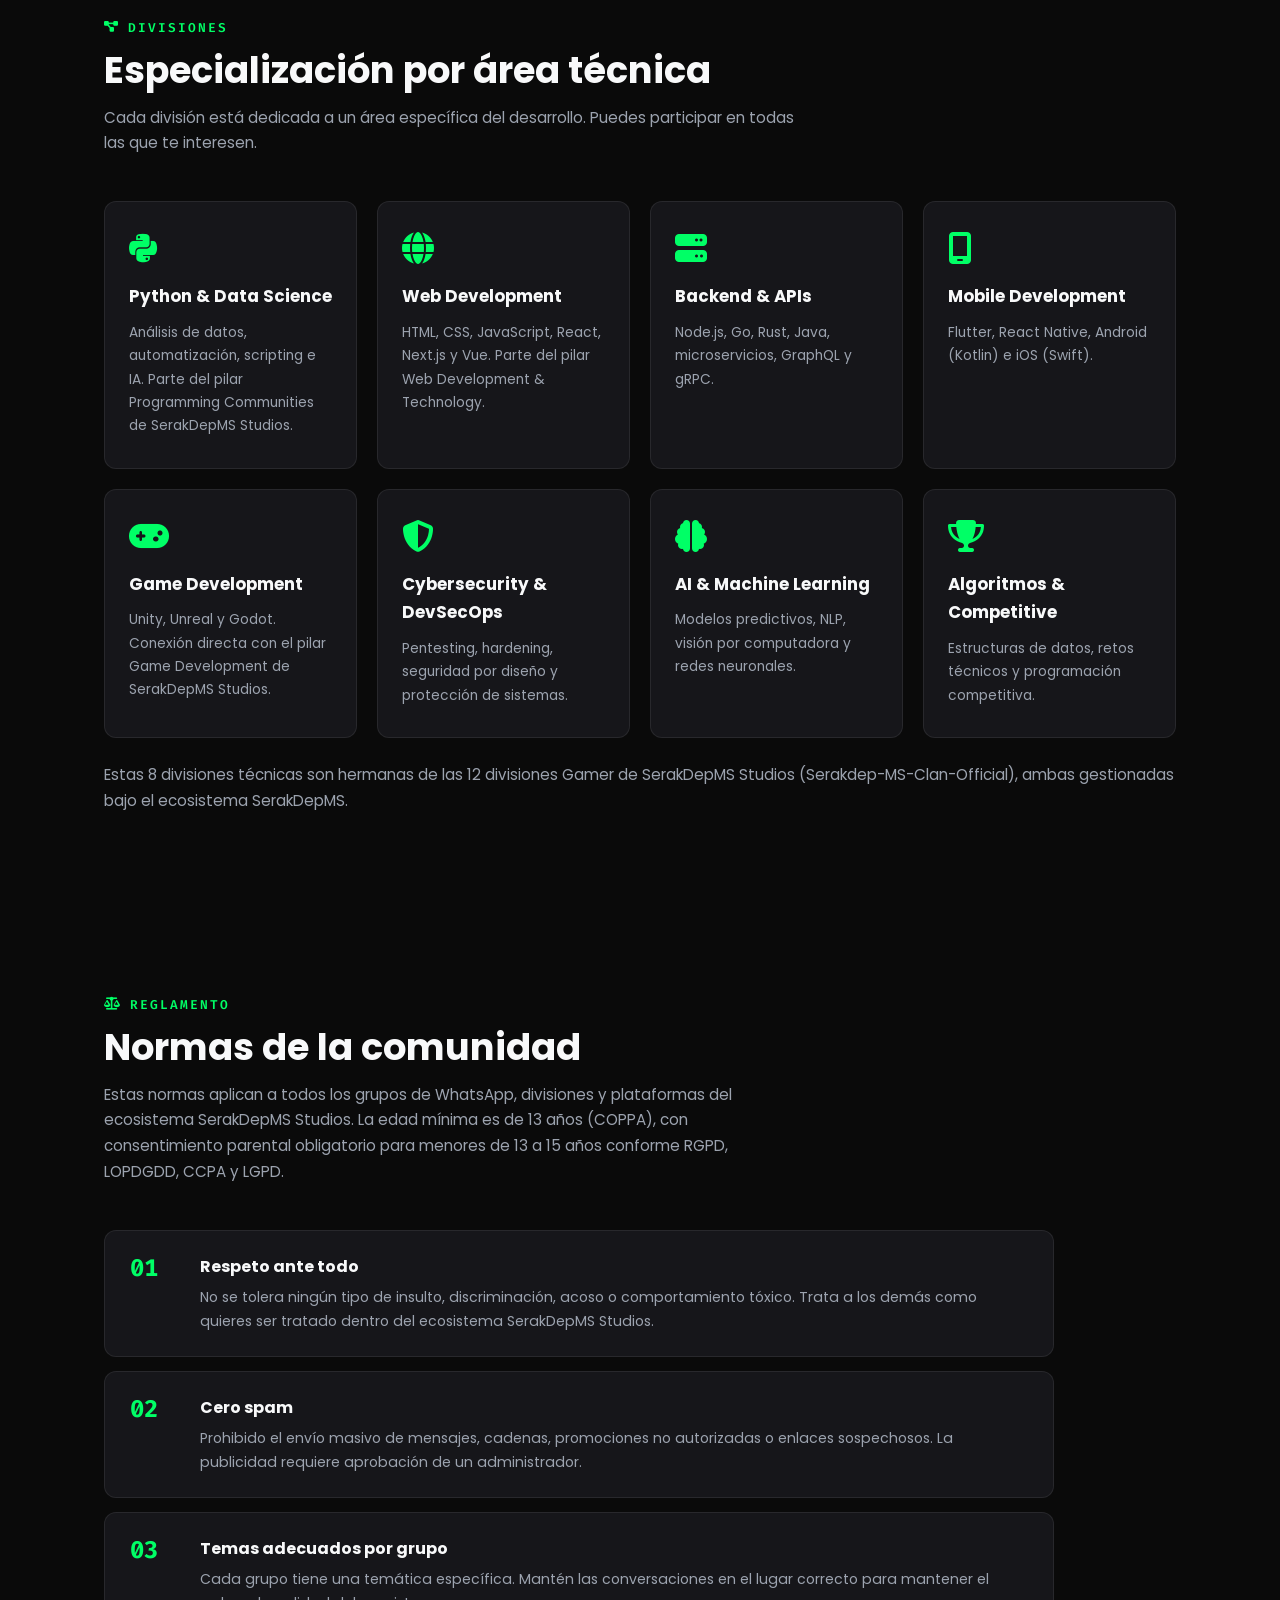
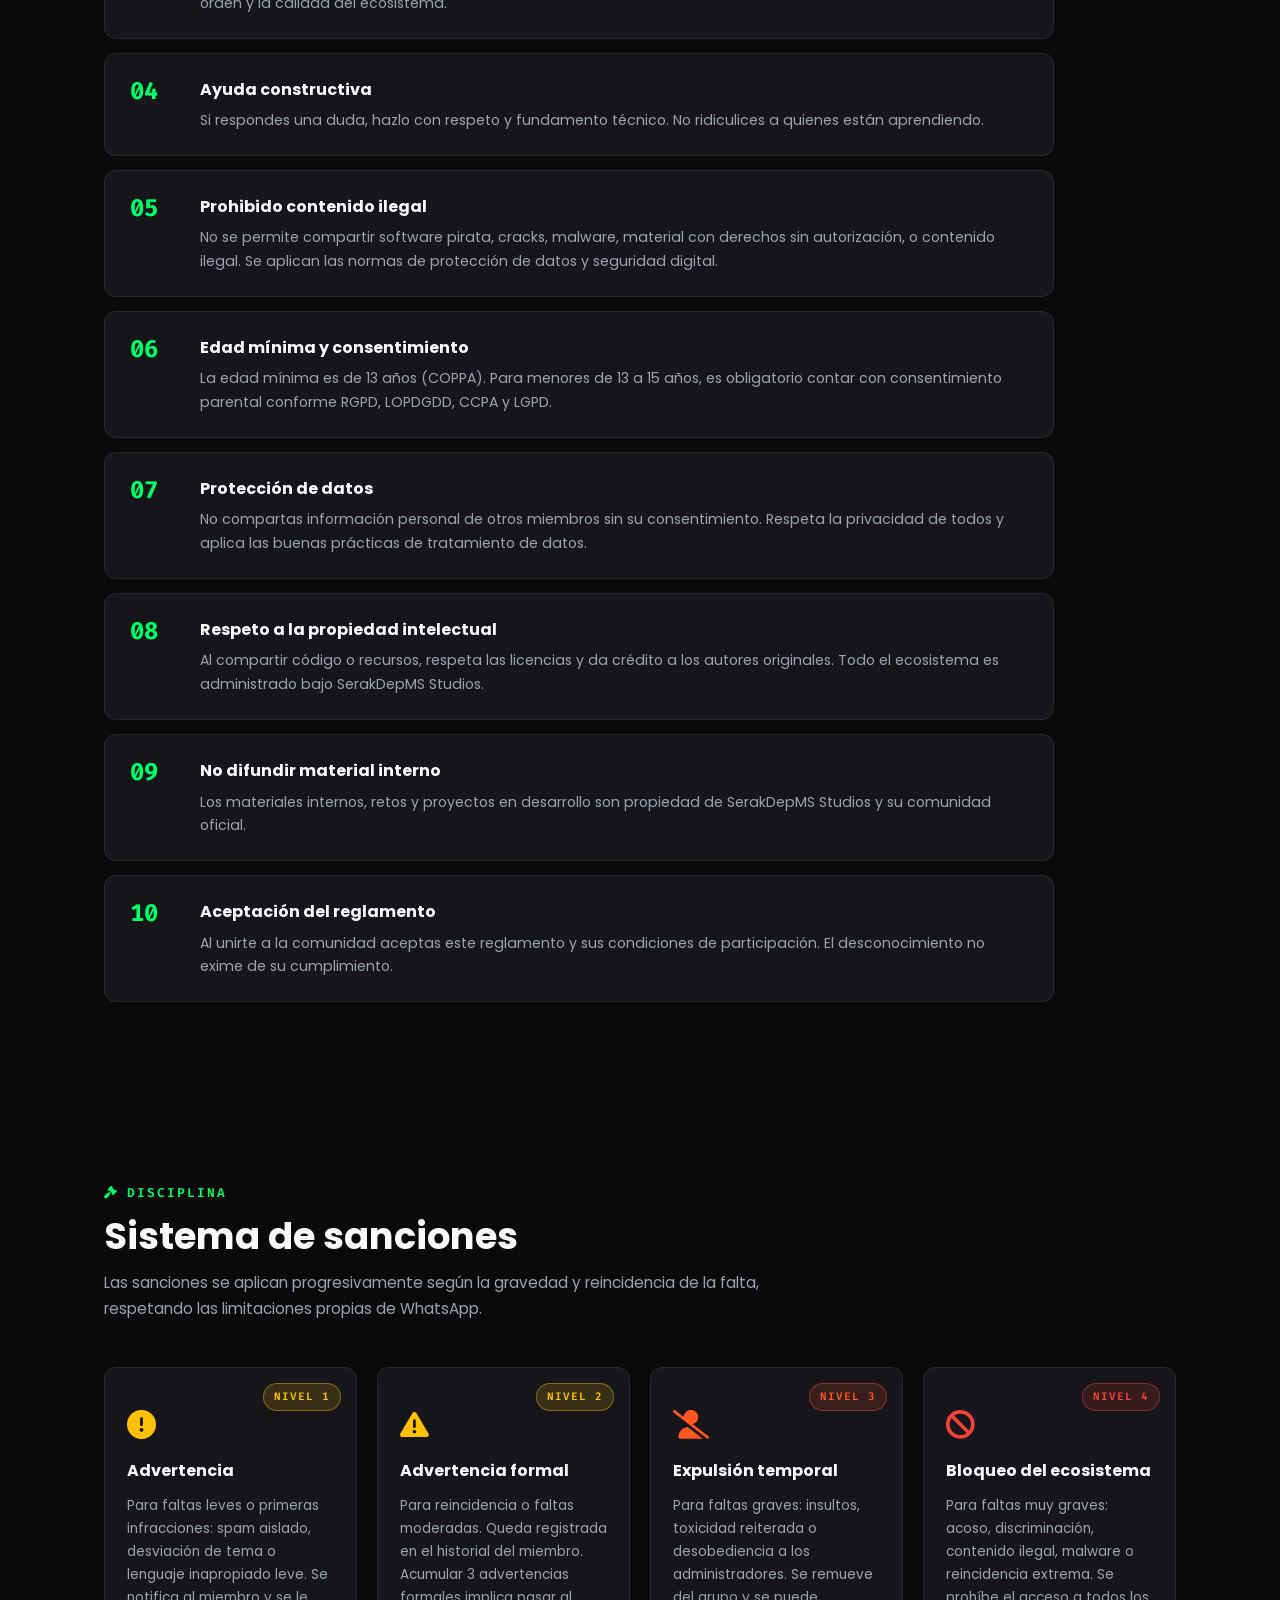
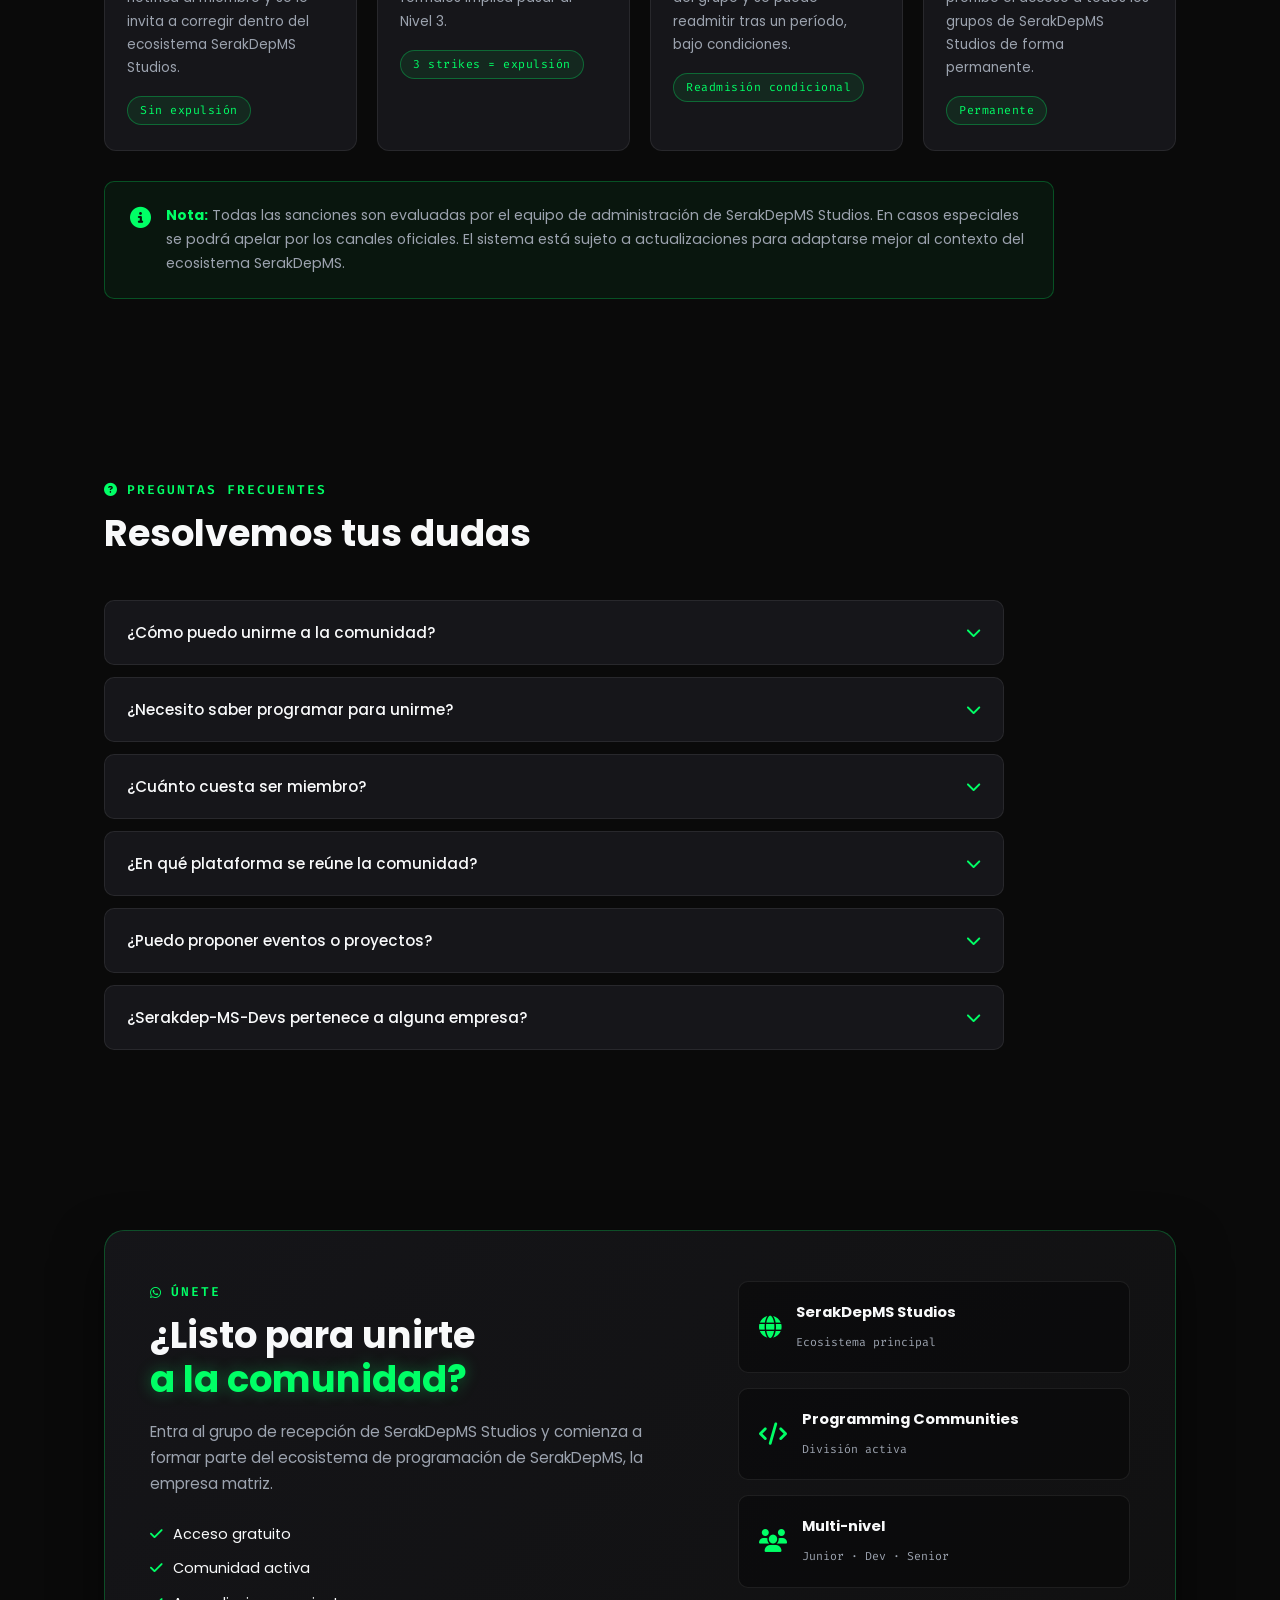
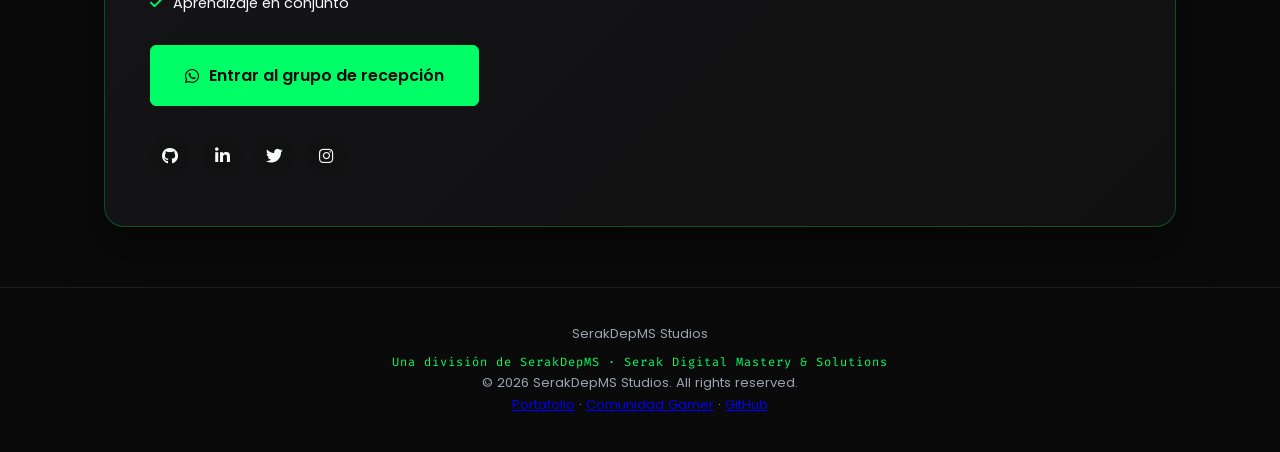
==== commit 5aef8839: "correccion de datos" ====
--- a/index.html
+++ b/index.html
@@ -3,11 +3,12 @@
 <head>
     <meta charset="UTF-8">
     <meta name="viewport" content="width=device-width, initial-scale=1.0">
-    <title>Serakdep-MS-Devs-Official | Programming Communities</title>
-    <meta name="description" content="Comunidad oficial de programación de SerakDepMS Studios. Aprende, colabora y construye con desarrolladores de todos los niveles.">
+    <title>SerakDepMS Studios — Comunidad Devs Oficial</title>
+    <meta name="description" content="SerakDepMS Studios es la comunidad Devs oficial de SerakDepMS, con 8 divisiones técnicas: Python & Data Science, Web Development, Backend & APIs, Mobile Development, Game Development, Cybersecurity & DevSecOps, AI & Machine Learning y Algoritmos & Competitive.">
     <meta name="theme-color" content="#0a0a0a">
-    <meta property="og:title" content="Serakdep-MS-Devs-Official | Programming Communities">
-    <meta property="og:description" content="Aprende, colabora y construye con otros desarrolladores bajo el ecosistema de SerakDepMS Studios.">
+    <meta property="og:title" content="SerakDepMS Studios — Comunidad Devs Oficial">
+    <meta property="og:description" content="Comunidad Devs oficial de SerakDepMS con 8 divisiones técnicas bajo el ecosistema SerakDepMS Studios.">
+    <meta property="og:site_name" content="SerakDepMS Studios">
     <meta property="og:type" content="website">
     <link rel="canonical" href="https://serakdepms.github.io/Serakdep-MS-Devs-Official/">
 
@@ -37,7 +38,7 @@
     <nav class="navbar">
         <div class="nav-brand">
             <img src="assets/images/logo.jpg" alt="SDMS" class="nav-logo">
-            <span class="nav-brand-text">Serakdep-MS-Devs</span>
+            <span class="nav-brand-text">SerakDepMS Studios</span>
         </div>
         <button class="menu-toggle" id="menu-toggle" aria-label="Abrir menú">
             <i class="fa-solid fa-bars"></i>
@@ -64,8 +65,8 @@
                     </div>
                     <div class="brand-text">
                         <p class="brand-parent">SerakDepMS Studios</p>
-                        <h1 class="brand-name">Serakdep-MS-Devs-Official</h1>
-                        <p class="brand-sub">Programming Communities Division</p>
+                        <h1 class="brand-name">SerakDepMS Studios</h1>
+                        <p class="brand-sub">Comunidad Devs Oficial · Programming Communities</p>
                     </div>
                 </div>
 
@@ -74,9 +75,9 @@
                 </h2>
 
                 <p class="hero-description">
-                    El epicentro de nuestro pilar <strong>Programming Communities</strong>. 
-                    Un ecosistema donde desarrolladores de todos los niveles aprenden, colaboran y construyen juntos. 
-                    Aquí el conocimiento se comparte, los proyectos crecen y la comunidad se fortalece.
+                    El epicentro de nuestro pilar <strong>Programming Communities</strong> dentro de SerakDepMS Studios.
+                    Un ecosistema donde desarrolladores de todos los niveles aprenden, colaboran y construyen juntos.
+                    Aquí el conocimiento se comparte, los proyectos crecen y la comunidad se fortalece bajo la identidad oficial de SerakDepMS.
                 </p>
 
                 <div class="hero-actions">
@@ -99,20 +100,14 @@
                 <div class="about-grid">
                     <div class="about-text">
                         <p>
-                            <strong>Serakdep-MS-Devs-Official</strong> es la división oficial de programación de 
-                            <strong>SerakDepMS Studios</strong>. Nacimos con el propósito de construir un espacio donde 
-                            desarrolladores de todos los niveles puedan crecer juntos, compartir conocimiento y colaborar 
-                            en proyectos reales.
+                            <strong>SerakDepMS Studios</strong> es la comunidad Devs oficial de <strong>SerakDepMS</strong>, la empresa matriz responsable del ecosistema digital y tecnológico.
+                            Nacimos con el propósito de construir un espacio donde desarrolladores de todos los niveles puedan crecer juntos, compartir conocimiento y colaborar en proyectos reales.
                         </p>
                         <p>
-                            Aquí no importa si estás dando tus primeros pasos en el código o si llevas años construyendo 
-                            sistemas complejos. Lo que importa es la <strong>pasión por aprender</strong>, el 
-                            <strong>respeto mutuo</strong> y las ganas de <strong>construir juntos</strong>.
+                            Aquí no importa si estás dando tus primeros pasos en el código o si llevas años construyendo sistemas complejos. Lo que importa es la <strong>pasión por aprender</strong>, el <strong>respeto mutuo</strong> y las ganas de <strong>construir juntos</strong>.
                         </p>
                         <p>
-                            Operamos exclusivamente a través de <strong>WhatsApp</strong>, con un grupo general y 
-                            divisiones especializadas por área técnica. Cada miembro puede participar en todas las 
-                            divisiones que desee.
+                            Operamos exclusivamente a través de <strong>WhatsApp</strong>, con un grupo general y divisiones especializadas por área técnica. Cada miembro puede participar en todas las divisiones que desee.
                         </p>
 
                         <div class="about-badges">
@@ -156,17 +151,17 @@
                     <article class="division-card">
                         <i class="fa-brands fa-python division-icon"></i>
                         <h3>Python & Data Science</h3>
-                        <p>Análisis de datos, automatización, scripting e inteligencia artificial.</p>
+                        <p>Análisis de datos, automatización, scripting e IA. Parte del pilar Programming Communities de SerakDepMS Studios.</p>
                     </article>
                     <article class="division-card">
                         <i class="fa-solid fa-globe division-icon"></i>
                         <h3>Web Development</h3>
-                        <p>HTML, CSS, JavaScript, React, Next.js, Vue y arquitecturas modernas.</p>
+                        <p>HTML, CSS, JavaScript, React, Next.js y Vue. Parte del pilar Web Development & Technology.</p>
                     </article>
                     <article class="division-card">
                         <i class="fa-solid fa-server division-icon"></i>
                         <h3>Backend & APIs</h3>
-                        <p>Node.js, Go, Rust, Java. Microservicios, GraphQL, gRPC y sistemas escalables.</p>
+                        <p>Node.js, Go, Rust, Java, microservicios, GraphQL y gRPC.</p>
                     </article>
                     <article class="division-card">
                         <i class="fa-solid fa-mobile-screen division-icon"></i>
@@ -176,12 +171,12 @@
                     <article class="division-card">
                         <i class="fa-solid fa-gamepad division-icon"></i>
                         <h3>Game Development</h3>
-                        <p>Unity, Unreal, Godot. Creación de videojuegos y experiencias interactivas.</p>
+                        <p>Unity, Unreal y Godot. Conexión directa con el pilar Game Development de SerakDepMS Studios.</p>
                     </article>
                     <article class="division-card">
                         <i class="fa-solid fa-shield-halved division-icon"></i>
                         <h3>Cybersecurity & DevSecOps</h3>
-                        <p>Seguridad por diseño, pentesting, hardening y análisis de vulnerabilidades.</p>
+                        <p>Pentesting, hardening, seguridad por diseño y protección de sistemas.</p>
                     </article>
                     <article class="division-card">
                         <i class="fa-solid fa-brain division-icon"></i>
@@ -191,9 +186,10 @@
                     <article class="division-card">
                         <i class="fa-solid fa-trophy division-icon"></i>
                         <h3>Algoritmos & Competitive</h3>
-                        <p>Estructuras de datos, resolución de problemas y retos técnicos.</p>
-                    </article>
-                </div>
+                        <p>Estructuras de datos, retos técnicos y programación competitiva.</p>
+                    </article>
+                </div>
+                <p class="section-intro" style="margin-top: 24px; max-width: 100%;">Estas 8 divisiones técnicas son hermanas de las 12 divisiones Gamer de SerakDepMS Studios (Serakdep-MS-Clan-Official), ambas gestionadas bajo el ecosistema SerakDepMS.</p>
             </div>
         </section>
 
@@ -203,7 +199,7 @@
                 <div class="section-header">
                     <p class="section-subtitle"><i class="fa-solid fa-scale-balanced"></i> Reglamento</p>
                     <h2 class="section-title">Normas de la comunidad</h2>
-                    <p class="section-intro">Estas normas aplican a todos los grupos de WhatsApp, divisiones y plataformas del ecosistema SerakDepMS.</p>
+                    <p class="section-intro">Estas normas aplican a todos los grupos de WhatsApp, divisiones y plataformas del ecosistema SerakDepMS Studios. La edad mínima es de 13 años (COPPA), con consentimiento parental obligatorio para menores de 13 a 15 años conforme RGPD, LOPDGDD, CCPA y LGPD.</p>
                 </div>
 
                 <div class="rules-list">
@@ -211,7 +207,7 @@
                         <span class="rule-number">01</span>
                         <div>
                             <h4>Respeto ante todo</h4>
-                            <p>No se tolera ningún tipo de insulto, discriminación, acoso o comportamiento tóxico. Trata a los demás como quieres ser tratado.</p>
+                            <p>No se tolera ningún tipo de insulto, discriminación, acoso o comportamiento tóxico. Trata a los demás como quieres ser tratado dentro del ecosistema SerakDepMS Studios.</p>
                         </div>
                     </div>
                     <div class="rule-item">
@@ -225,7 +221,7 @@
                         <span class="rule-number">03</span>
                         <div>
                             <h4>Temas adecuados por grupo</h4>
-                            <p>Cada grupo tiene una temática específica. Mantén las conversaciones en el lugar correcto para mantener el orden.</p>
+                            <p>Cada grupo tiene una temática específica. Mantén las conversaciones en el lugar correcto para mantener el orden y la calidad del ecosistema.</p>
                         </div>
                     </div>
                     <div class="rule-item">
@@ -239,42 +235,42 @@
                         <span class="rule-number">05</span>
                         <div>
                             <h4>Prohibido contenido ilegal</h4>
-                            <p>No se permite compartir software pirata, cracks, malware, material con derechos sin autorización, o contenido ilegal.</p>
+                            <p>No se permite compartir software pirata, cracks, malware, material con derechos sin autorización, o contenido ilegal. Se aplican las normas de protección de datos y seguridad digital.</p>
                         </div>
                     </div>
                     <div class="rule-item">
                         <span class="rule-number">06</span>
                         <div>
-                            <h4>Idioma y comunicación</h4>
-                            <p>El idioma principal es el español. Se permite inglés en contextos técnicos. Evita el uso excesivo de mayúsculas.</p>
+                            <h4>Edad mínima y consentimiento</h4>
+                            <p>La edad mínima es de 13 años (COPPA). Para menores de 13 a 15 años, es obligatorio contar con consentimiento parental conforme RGPD, LOPDGDD, CCPA y LGPD.</p>
                         </div>
                     </div>
                     <div class="rule-item">
                         <span class="rule-number">07</span>
                         <div>
                             <h4>Protección de datos</h4>
-                            <p>No compartas información personal de otros miembros sin su consentimiento. Respeta la privacidad de todos.</p>
+                            <p>No compartas información personal de otros miembros sin su consentimiento. Respeta la privacidad de todos y aplica las buenas prácticas de tratamiento de datos.</p>
                         </div>
                     </div>
                     <div class="rule-item">
                         <span class="rule-number">08</span>
                         <div>
                             <h4>Respeto a la propiedad intelectual</h4>
-                            <p>Al compartir código o recursos, respeta las licencias y da crédito a los autores originales.</p>
+                            <p>Al compartir código o recursos, respeta las licencias y da crédito a los autores originales. Todo el ecosistema es administrado bajo SerakDepMS Studios.</p>
                         </div>
                     </div>
                     <div class="rule-item">
                         <span class="rule-number">09</span>
                         <div>
                             <h4>No difundir material interno</h4>
-                            <p>Los materiales internos, retos y proyectos en desarrollo son propiedad de SerakDepMS Studios.</p>
+                            <p>Los materiales internos, retos y proyectos en desarrollo son propiedad de SerakDepMS Studios y su comunidad oficial.</p>
                         </div>
                     </div>
                     <div class="rule-item">
                         <span class="rule-number">10</span>
                         <div>
                             <h4>Aceptación del reglamento</h4>
-                            <p>Al unirte a la comunidad aceptas este reglamento. El desconocimiento no exime de su cumplimiento.</p>
+                            <p>Al unirte a la comunidad aceptas este reglamento y sus condiciones de participación. El desconocimiento no exime de su cumplimiento.</p>
                         </div>
                     </div>
                 </div>
@@ -295,7 +291,7 @@
                         <div class="sanction-level">Nivel 1</div>
                         <i class="fa-solid fa-circle-exclamation sanction-icon"></i>
                         <h4>Advertencia</h4>
-                        <p>Para faltas leves o primeras infracciones: spam aislado, desviación de tema o lenguaje inapropiado leve. Se notifica al miembro y se le invita a corregir.</p>
+                        <p>Para faltas leves o primeras infracciones: spam aislado, desviación de tema o lenguaje inapropiado leve. Se notifica al miembro y se le invita a corregir dentro del ecosistema SerakDepMS Studios.</p>
                         <span class="sanction-time">Sin expulsión</span>
                     </div>
                     <div class="sanction-card level-2">
@@ -323,7 +319,7 @@
 
                 <div class="sanction-note">
                     <i class="fa-solid fa-circle-info"></i>
-                    <p><strong>Nota:</strong> Todas las sanciones son evaluadas por el equipo de administración de SerakDepMS Studios. En casos especiales se podrá apelar por los canales oficiales. El sistema está sujeto a actualizaciones para adaptarse mejor al contexto de la comunidad.</p>
+                    <p><strong>Nota:</strong> Todas las sanciones son evaluadas por el equipo de administración de SerakDepMS Studios. En casos especiales se podrá apelar por los canales oficiales. El sistema está sujeto a actualizaciones para adaptarse mejor al contexto del ecosistema SerakDepMS.</p>
                 </div>
             </div>
         </section>
@@ -388,7 +384,7 @@
                             <i class="fa-solid fa-chevron-down"></i>
                         </button>
                         <div class="faq-answer">
-                            <p>Sí. Serakdep-MS-Devs-Official es la división oficial de programación de <strong>SerakDepMS Studios</strong>, la empresa responsable de gestionar todos los ecosistemas y comunidades de la marca.</p>
+                            <p>Sí. SerakDepMS Studios es la comunidad Devs oficial de <strong>SerakDepMS</strong>, la empresa matriz responsable del ecosistema digital y tecnológico.</p>
                         </div>
                     </div>
                 </div>
@@ -403,8 +399,8 @@
                         <p class="section-subtitle"><i class="fa-brands fa-whatsapp"></i> Únete</p>
                         <h2 class="cta-title">¿Listo para unirte<br><span class="neon-text">a la comunidad?</span></h2>
                         <p class="cta-description">
-                            Entra al grupo de recepción de Serakdep-MS-Devs-Official y comienza a formar parte 
-                            del ecosistema de programación de SerakDepMS Studios.
+                            Entra al grupo de recepción de SerakDepMS Studios y comienza a formar parte
+                            del ecosistema de programación de SerakDepMS, la empresa matriz.
                         </p>
 
                         <div class="cta-focus">
@@ -456,8 +452,10 @@
 
     <footer class="site-footer">
         <div class="container">
+            <p>SerakDepMS Studios</p>
+            <p class="footer-sub">Una división de SerakDepMS · Serak Digital Mastery &amp; Solutions</p>
             <p>&copy; 2026 SerakDepMS Studios. All rights reserved.</p>
-            <p class="footer-sub">Serakdep-MS-Devs-Official · Programming Communities Division</p>
+            <p class="footer-links"><a href="https://serakdepms.github.io/SerakDepMS-Studios/" target="_blank" rel="noopener noreferrer">Portafolio</a> · <a href="https://serakdepms.github.io/Serakdep-MS-Clan-Official/" target="_blank" rel="noopener noreferrer">Comunidad Gamer</a> · <a href="https://github.com/SerakDepMS" target="_blank" rel="noopener noreferrer">GitHub</a></p>
         </div>
     </footer>
 
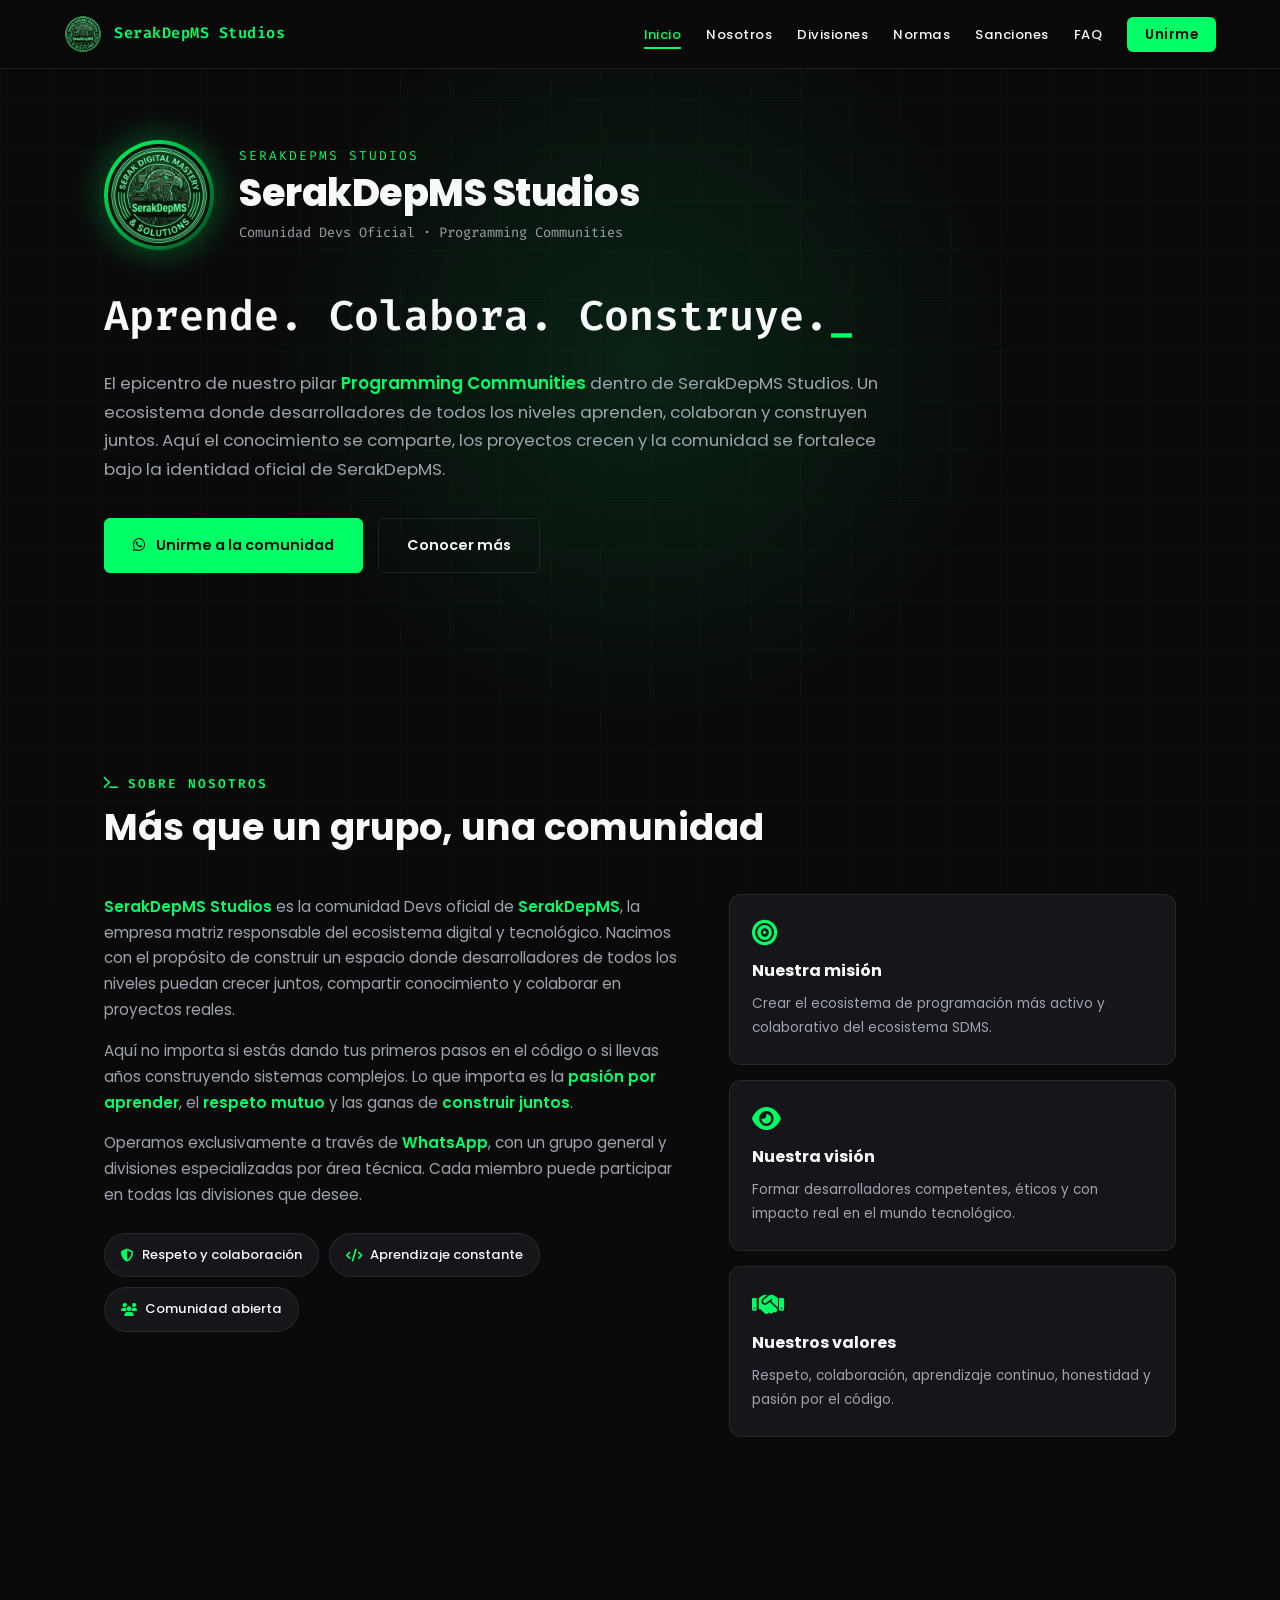
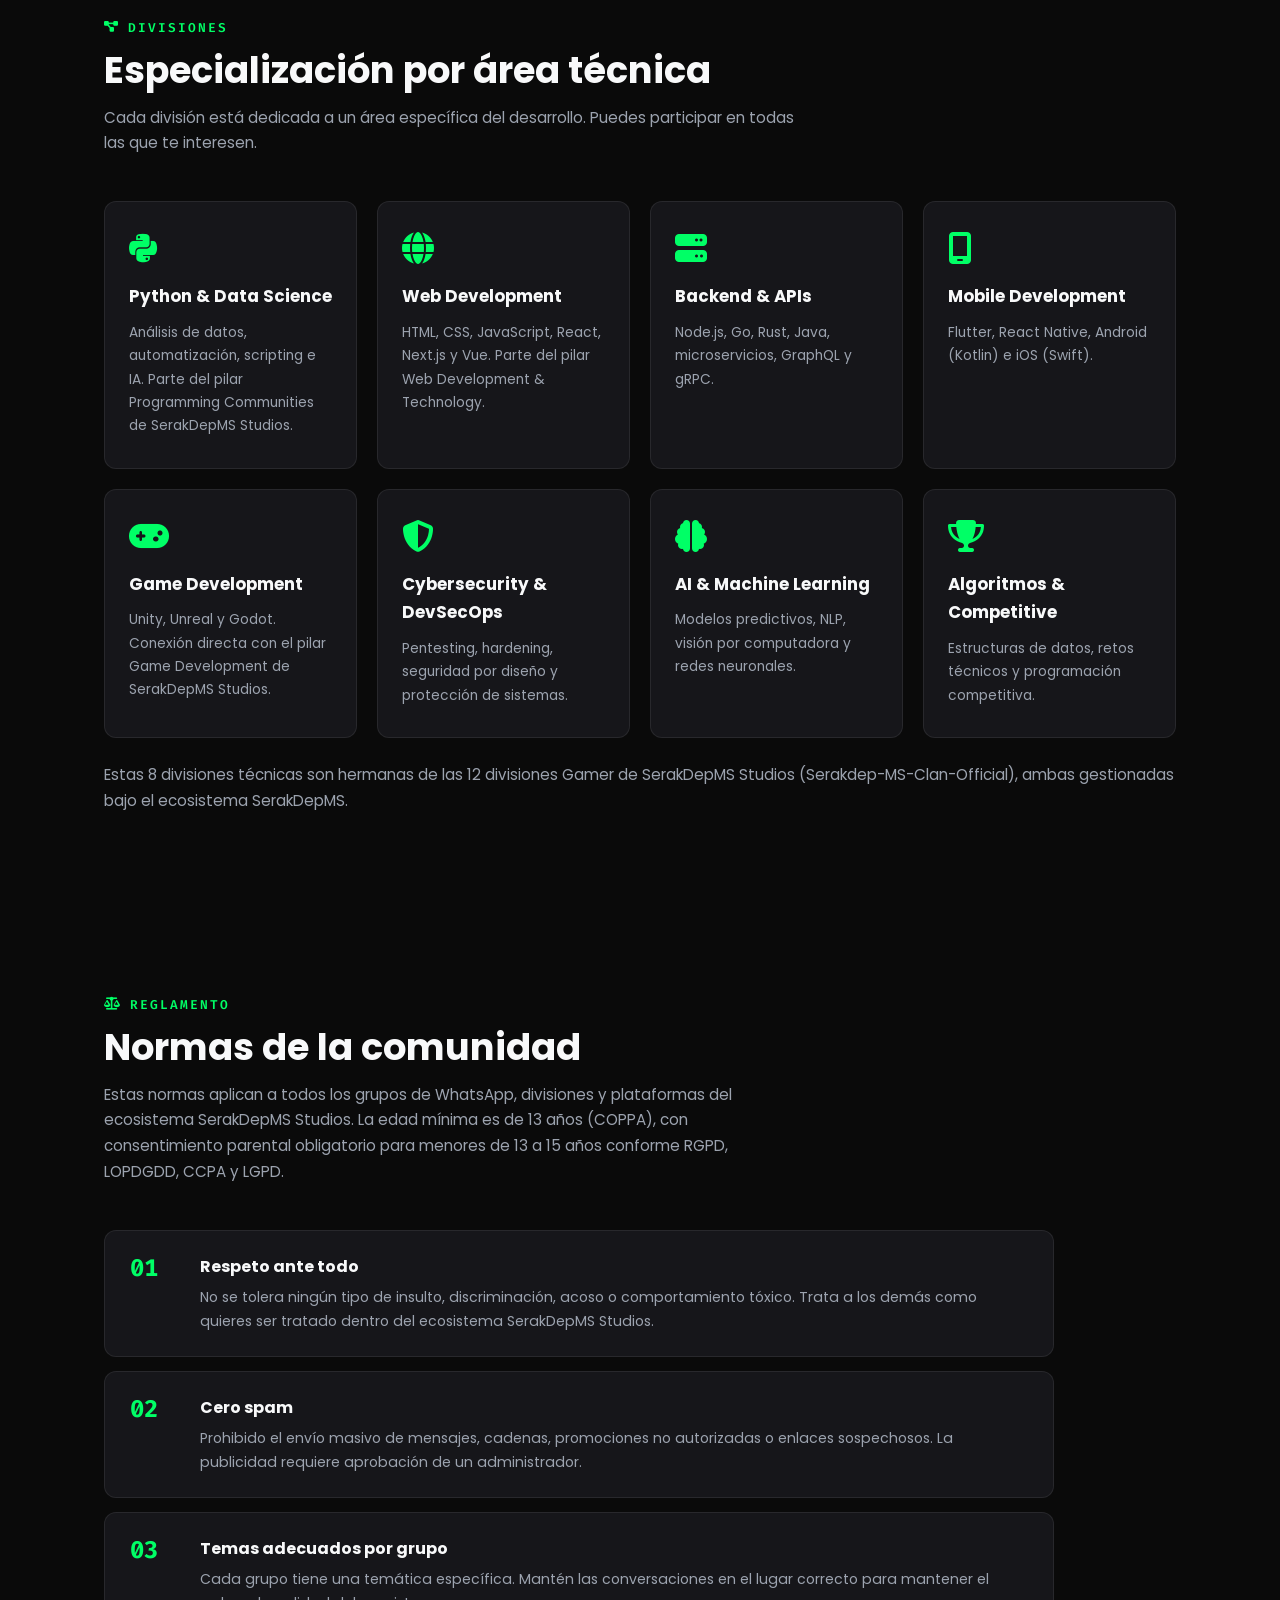
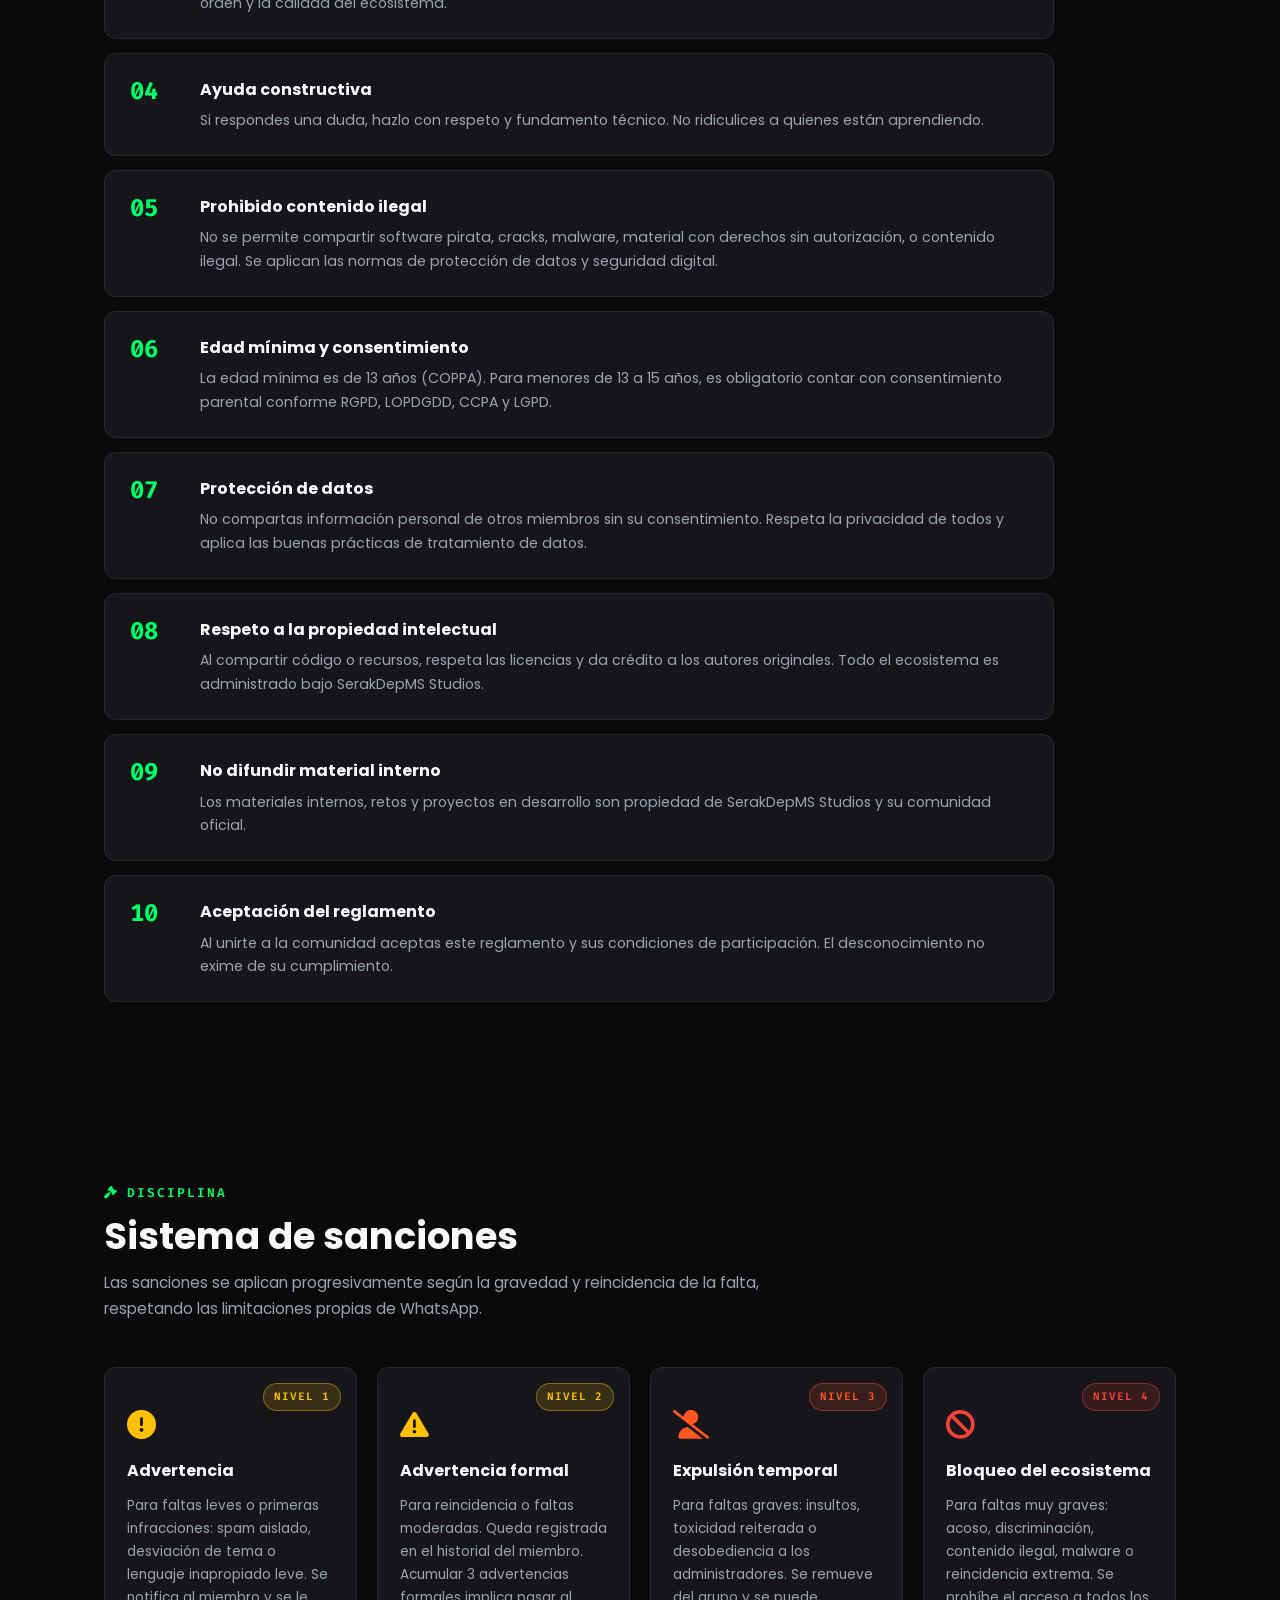
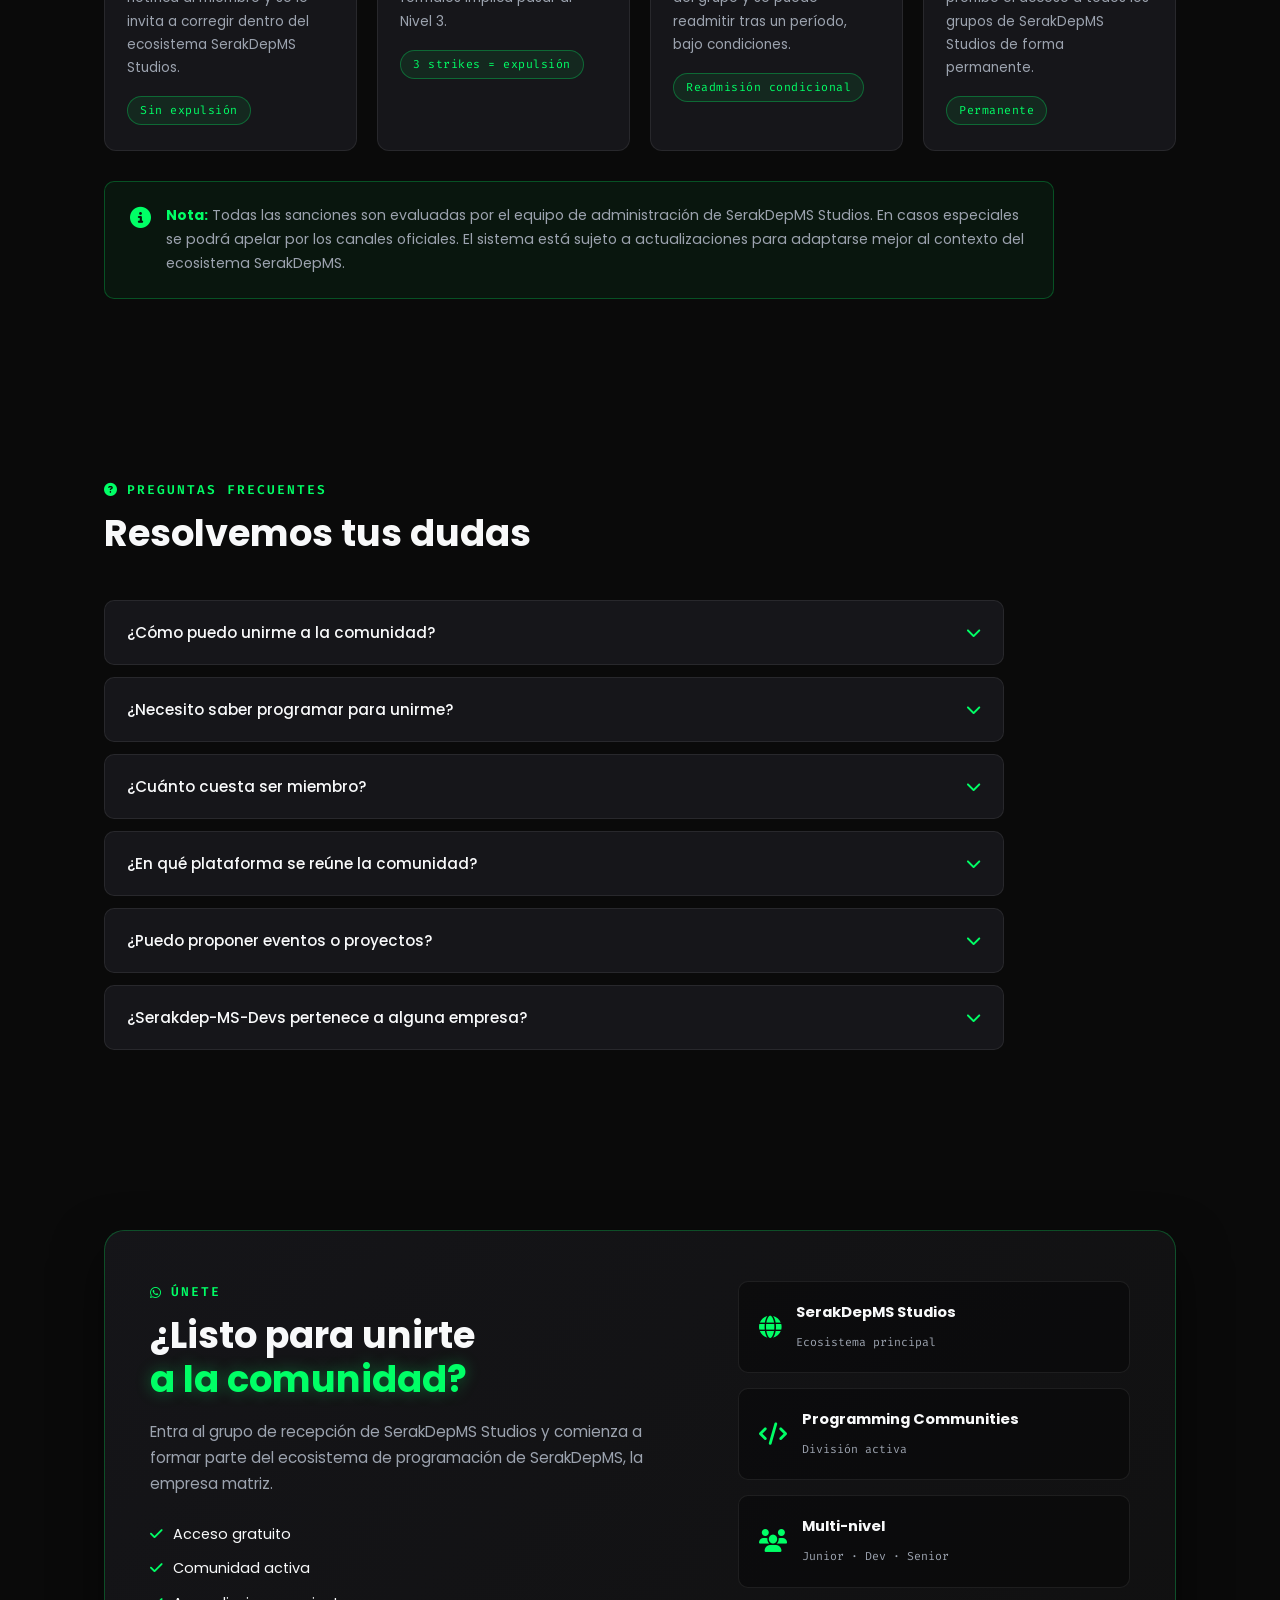
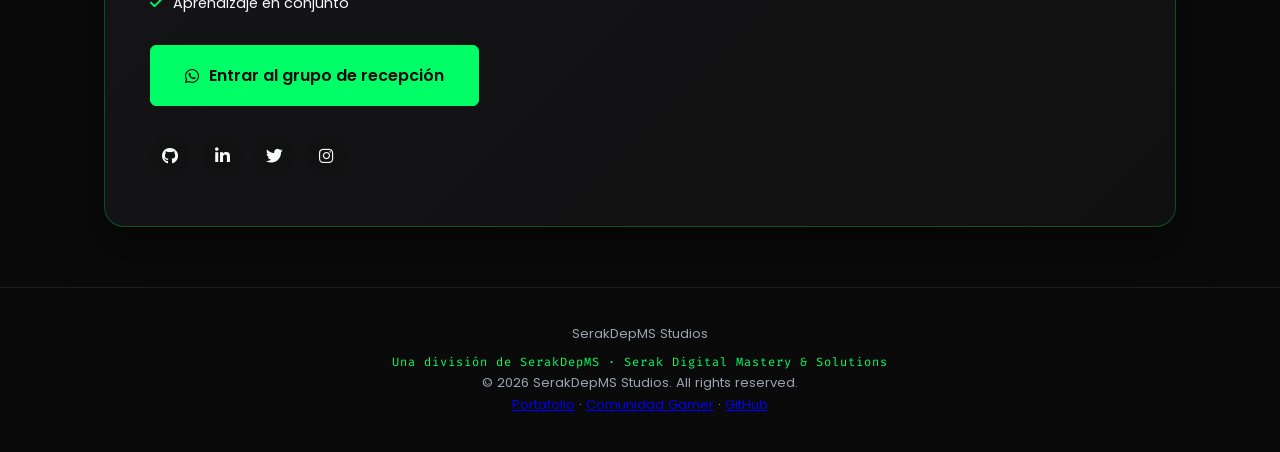
==== commit e858ff83: "correccion de link" ====
--- a/index.html
+++ b/index.html
@@ -416,7 +416,7 @@
                         <div class="cta-social">
                             <a href="https://github.com/SerakDepMS" target="_blank" rel="noopener noreferrer" aria-label="GitHub"><i class="fa-brands fa-github"></i></a>
                             <a href="https://www.linkedin.com/in/SerakDepMS" target="_blank" rel="noopener noreferrer" aria-label="LinkedIn"><i class="fa-brands fa-linkedin-in"></i></a>
-                            <a href="https://x.com/SerakDepMS_STOS" target="_blank" rel="noopener noreferrer" aria-label="Twitter"><i class="fa-brands fa-twitter"></i></a>
+                            <a href="https://x.com/SerakDepMS" target="_blank" rel="noopener noreferrer" aria-label="Twitter"><i class="fa-brands fa-twitter"></i></a>
                             <a href="https://www.instagram.com/serakdepms_oficial" target="_blank" rel="noopener noreferrer" aria-label="Instagram"><i class="fa-brands fa-instagram"></i></a>
                         </div>
                     </div>
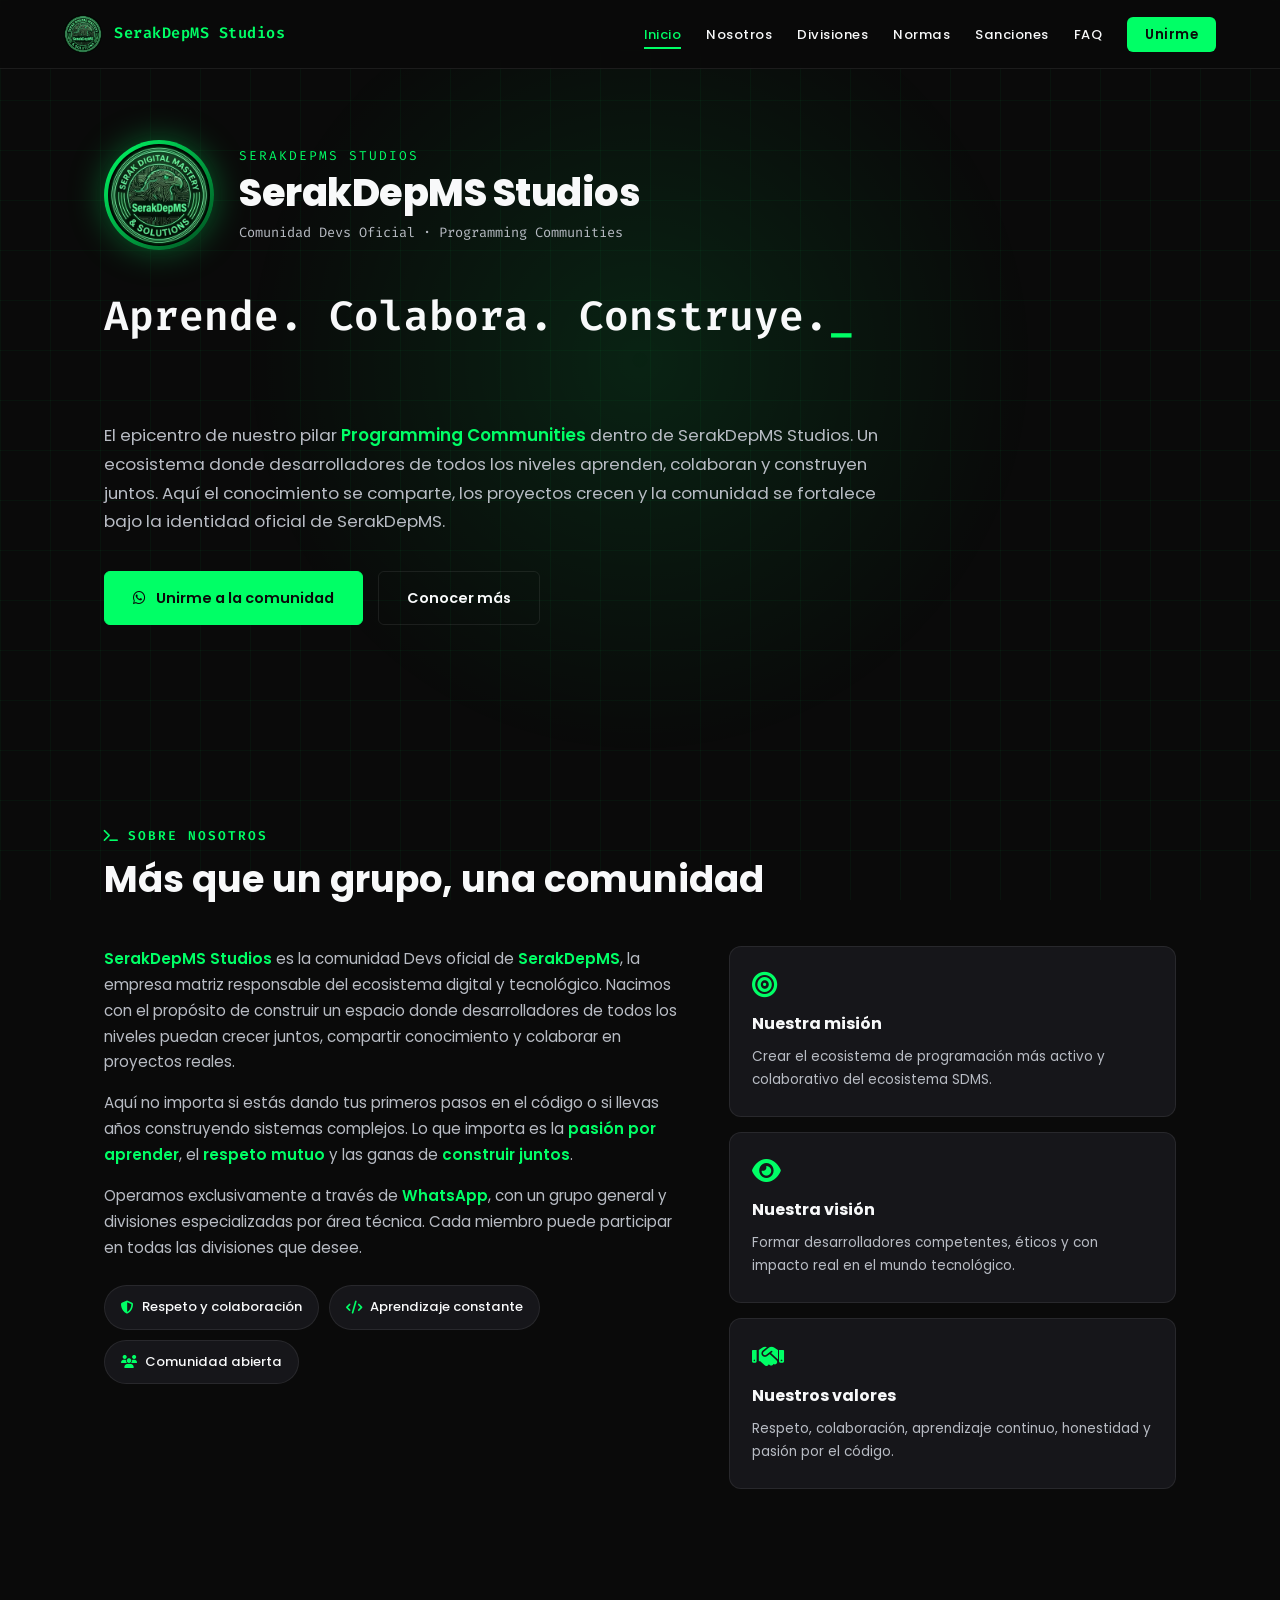
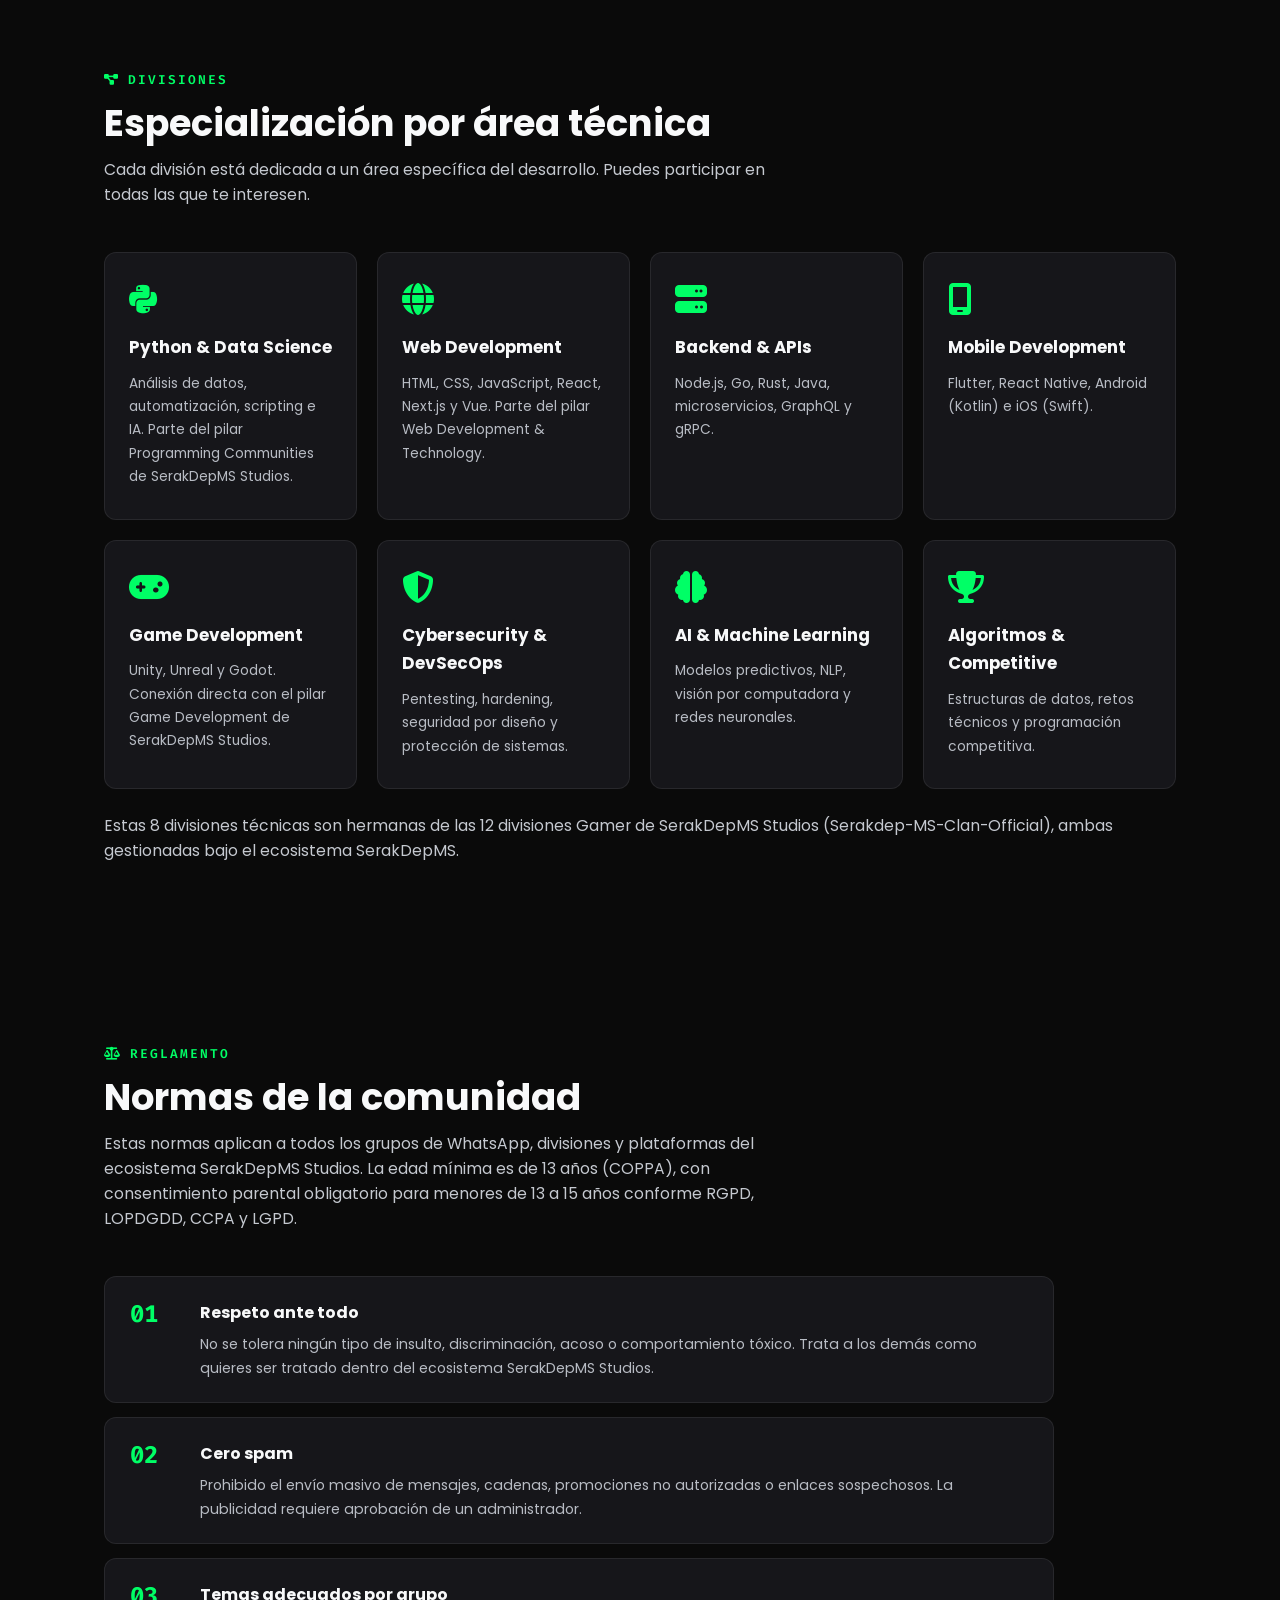
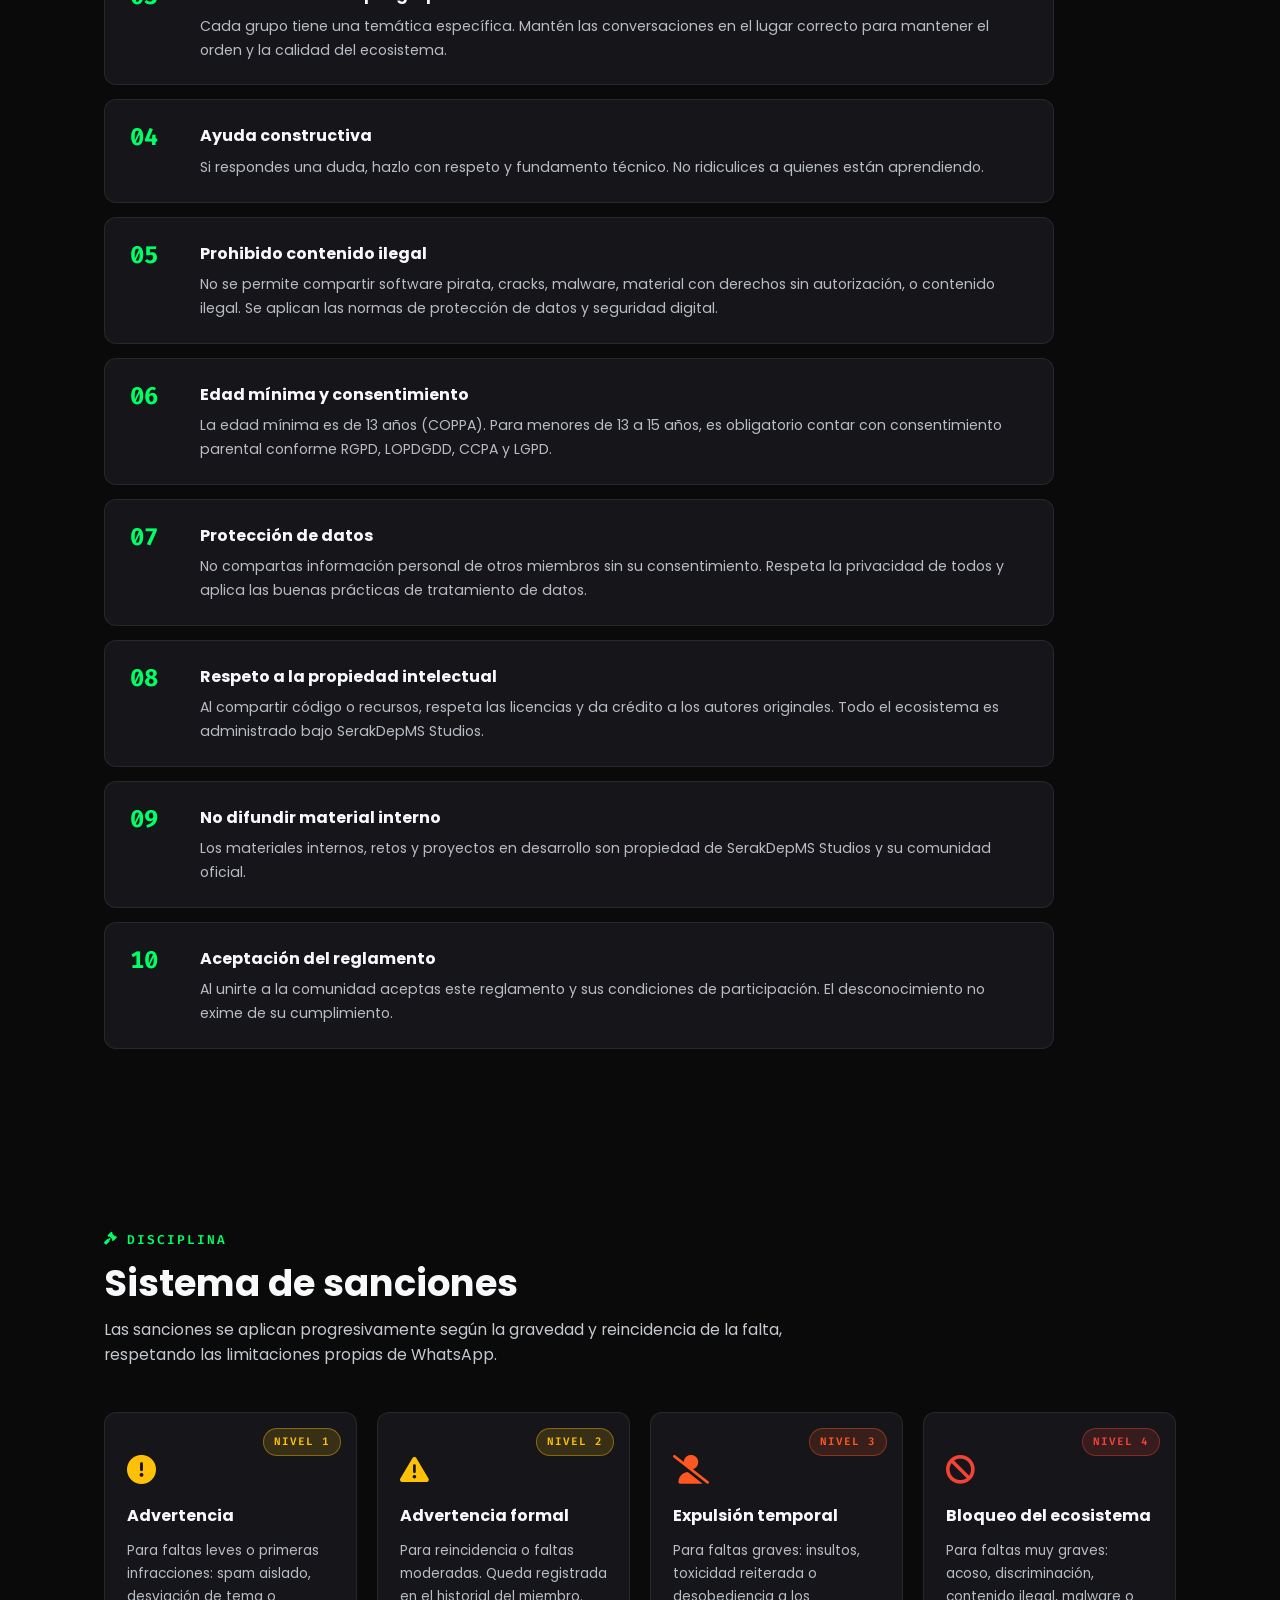
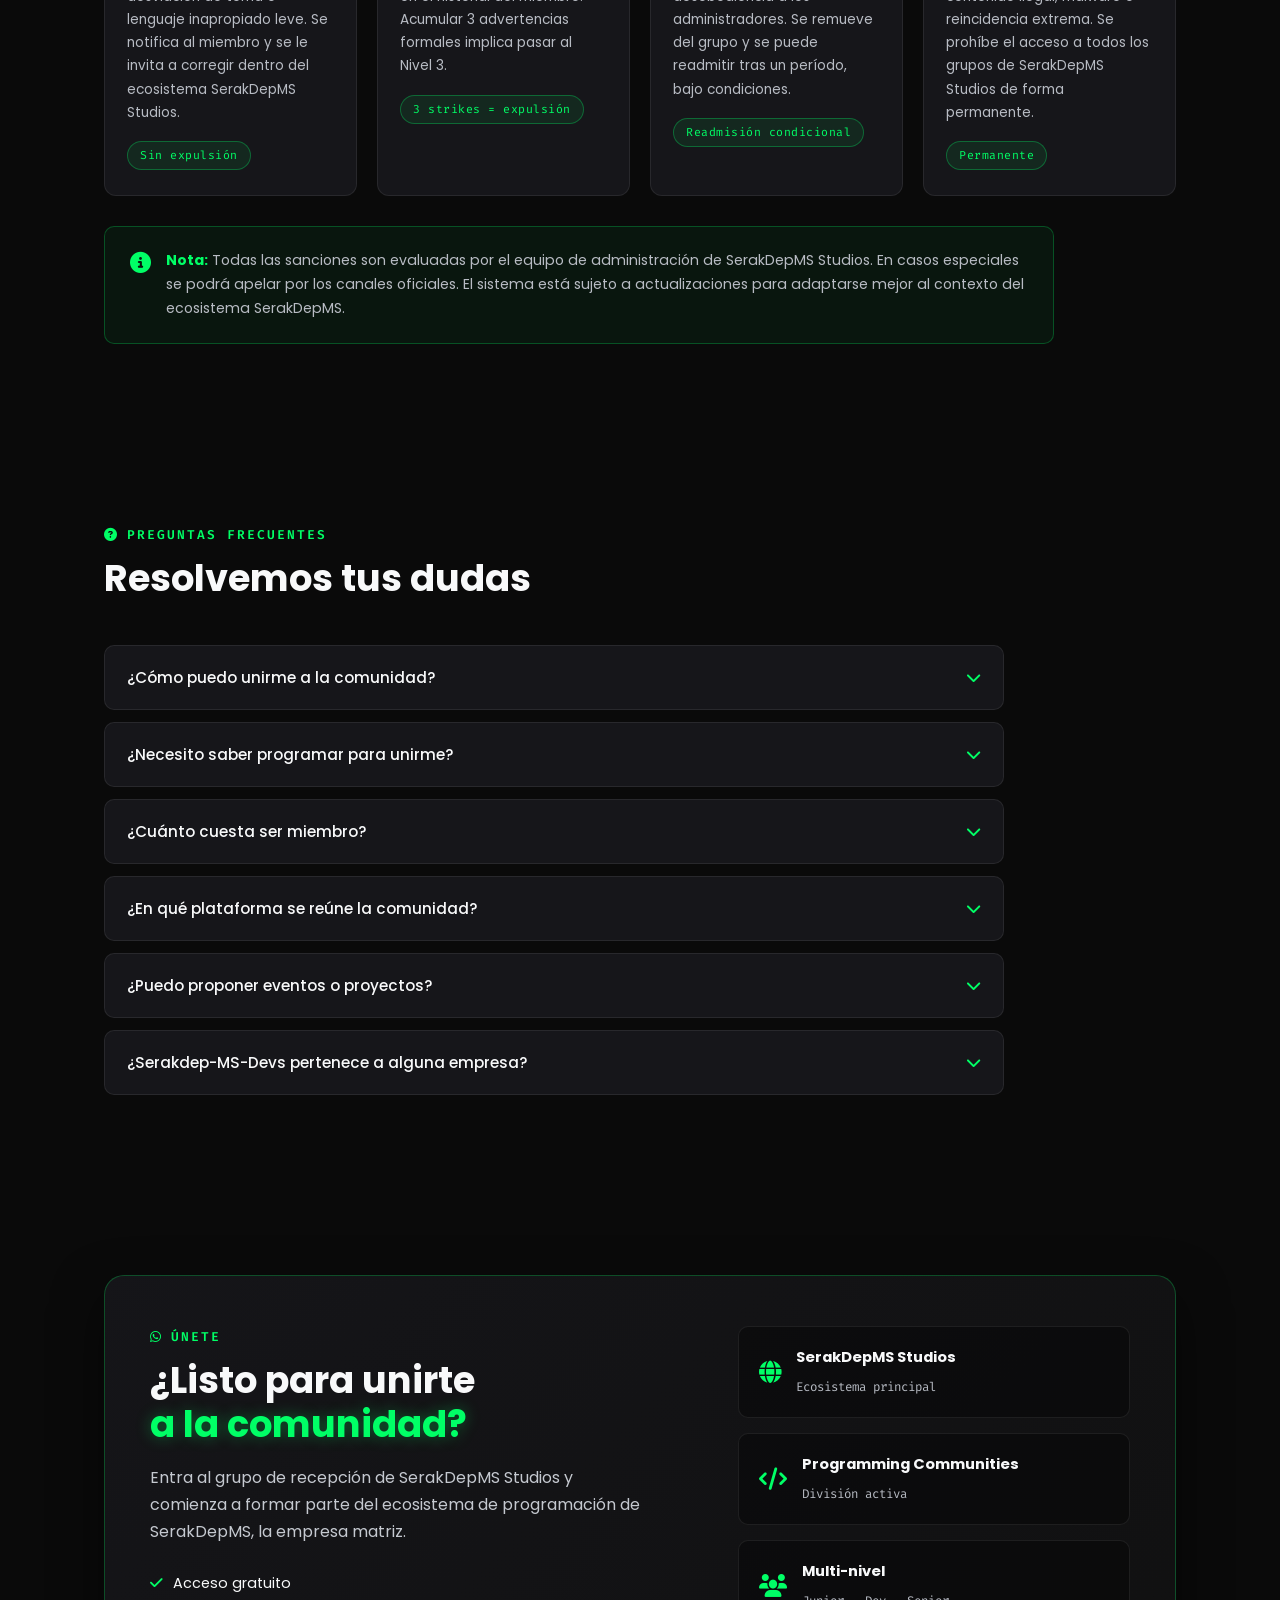
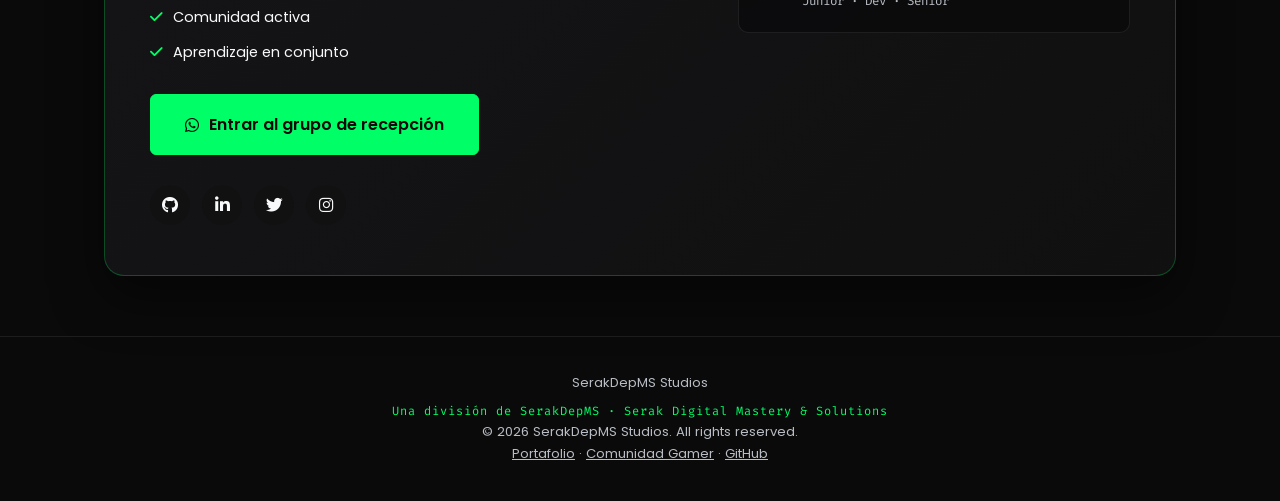
==== commit dfed833f: "correccion de contraste y hero title" ====
--- a/index.html
+++ b/index.html
@@ -81,7 +81,7 @@
                 </p>
 
                 <div class="hero-actions">
-                    <a href="https://chat.whatsapp.com/FTkmBaGG4Gd70gvAynP0ry" target="_blank" rel="noopener noreferrer" class="btn btn-primary">
+                    <a href="https://chat.whatsapp.com/GGkcLzydBXZ0IjMI6f731G" target="_blank" rel="noopener noreferrer" class="btn btn-primary">
                         <i class="fa-brands fa-whatsapp"></i> Unirme a la comunidad
                     </a>
                     <a href="#nosotros" class="btn btn-outline">Conocer más</a>
@@ -409,7 +409,7 @@
                             <span><i class="fa-solid fa-check"></i> Aprendizaje en conjunto</span>
                         </div>
 
-                        <a href="https://chat.whatsapp.com/FTkmBaGG4Gd70gvAynP0ry" target="_blank" rel="noopener noreferrer" class="btn btn-primary btn-large">
+                        <a href="https://chat.whatsapp.com/GGkcLzydBXZ0IjMI6f731G" target="_blank" rel="noopener noreferrer" class="btn btn-primary btn-large">
                             <i class="fa-brands fa-whatsapp"></i> Entrar al grupo de recepción
                         </a>
 
--- a/css/style.css
+++ b/css/style.css
@@ -5,7 +5,7 @@
     --primary-color: #00FF66;
     --primary-glow: rgba(0, 255, 102, 0.35);
     --text-light: #f8f9fa;
-    --text-muted: #9ca3af;
+    --text-muted: #b8bcc4;
     --border-color: rgba(255, 255, 255, 0.08);
     --font-main: 'Poppins', sans-serif;
     --font-code: 'Fira Code', monospace;
@@ -182,7 +182,11 @@
 
 
 .section { padding: 90px 0; }
-.hero-section { padding: 60px 0 80px; }
+.hero-section {
+    padding: 60px 0 80px;
+    overflow: hidden;
+    max-width: 100vw;
+}
 
 .section-header { margin-bottom: 45px; }
 .section-subtitle {
@@ -203,15 +207,17 @@
     margin-bottom: 12px;
 }
 .section-intro {
-    color: var(--text-muted);
+    color: #c5c9d0;
     max-width: 700px;
-    font-size: 0.95rem;
+    font-size: 0.98rem;
+    line-height: 1.6;
 }
 
 
 .hero-header {
     display: flex; align-items: center; gap: 25px;
     margin-bottom: 40px; flex-wrap: wrap;
+    max-width: 100%;
 }
 .logo-wrapper {
     width: 110px; height: 110px;
@@ -259,13 +265,16 @@
 
 .hero-title {
     font-family: var(--font-code);
-    font-size: clamp(1.6rem, 4vw, 2.6rem);
+    font-size: clamp(1.1rem, 3.2vw, 2.6rem);
     font-weight: 600;
-    line-height: 1.25;
+    line-height: 1.3;
     margin-bottom: 25px;
-    min-height: 1.3em;
+    min-height: 2.6em;
     color: var(--text-light);
     overflow-wrap: anywhere;
+    word-break: break-word;
+    max-width: 100%;
+    display: block;
 }
 .cursor {
     color: var(--primary-color);
@@ -385,7 +394,7 @@
     margin-bottom: 12px;
 }
 .about-card h4 { font-size: 1rem; margin-bottom: 8px; }
-.about-card p { color: var(--text-muted); font-size: 0.85rem; }
+.about-card p { color: #b8bcc4; font-size: 0.85rem; }
 
 
 .divisions-grid {
@@ -422,7 +431,7 @@
     margin-bottom: 18px;
 }
 .division-card h3 { font-size: 1.05rem; margin-bottom: 10px; }
-.division-card p { color: var(--text-muted); font-size: 0.86rem; }
+.division-card p { color: #b8bcc4; font-size: 0.86rem; }
 
 
 .rules-list {
@@ -459,7 +468,7 @@
     color: var(--text-light);
 }
 .rule-item p {
-    color: var(--text-muted);
+    color: #b8bcc4;
     font-size: 0.88rem;
 }
 
@@ -547,7 +556,7 @@
 
 .sanction-card h4 { font-size: 1rem; margin-bottom: 10px; }
 .sanction-card p {
-    color: var(--text-muted);
+    color: #b8bcc4;
     font-size: 0.85rem;
     margin-bottom: 16px;
 }
@@ -634,7 +643,7 @@
     padding: 0 22px 20px;
 }
 .faq-answer p {
-    color: var(--text-muted);
+    color: #b8bcc4;
     font-size: 0.88rem;
     line-height: 1.65;
 }
@@ -663,8 +672,8 @@
     text-shadow: 0 0 15px var(--primary-glow);
 }
 .cta-description {
-    color: var(--text-muted);
-    font-size: 0.95rem;
+    color: #c5c9d0;
+    font-size: 1rem;
     margin-bottom: 25px;
     max-width: 500px;
 }
@@ -737,8 +746,8 @@
     overflow-wrap: anywhere;
 }
 .cta-side-item span {
-    font-size: 0.72rem;
-    color: var(--text-muted);
+    font-size: 0.78rem;
+    color: #b8bcc4;
     font-family: var(--font-code);
     overflow-wrap: anywhere;
 }
@@ -753,6 +762,7 @@
     position: relative;
     z-index: 1;
 }
+.footer-links a { color: var(--text-muted); }
 .footer-sub {
     margin-top: 6px;
     font-family: var(--font-code);
@@ -826,6 +836,13 @@
 
 @media (max-width: 480px) {
     .container { padding: 0 6%; }
+    .hero-title {
+        font-size: 1.05rem;
+        min-height: 3.5em;
+        line-height: 1.35;
+        letter-spacing: -0.3px;
+    }
+    .cursor { font-size: 0.95rem; }
     .brand-name { 
         font-size: 1.15rem; 
         line-height: 1.2;
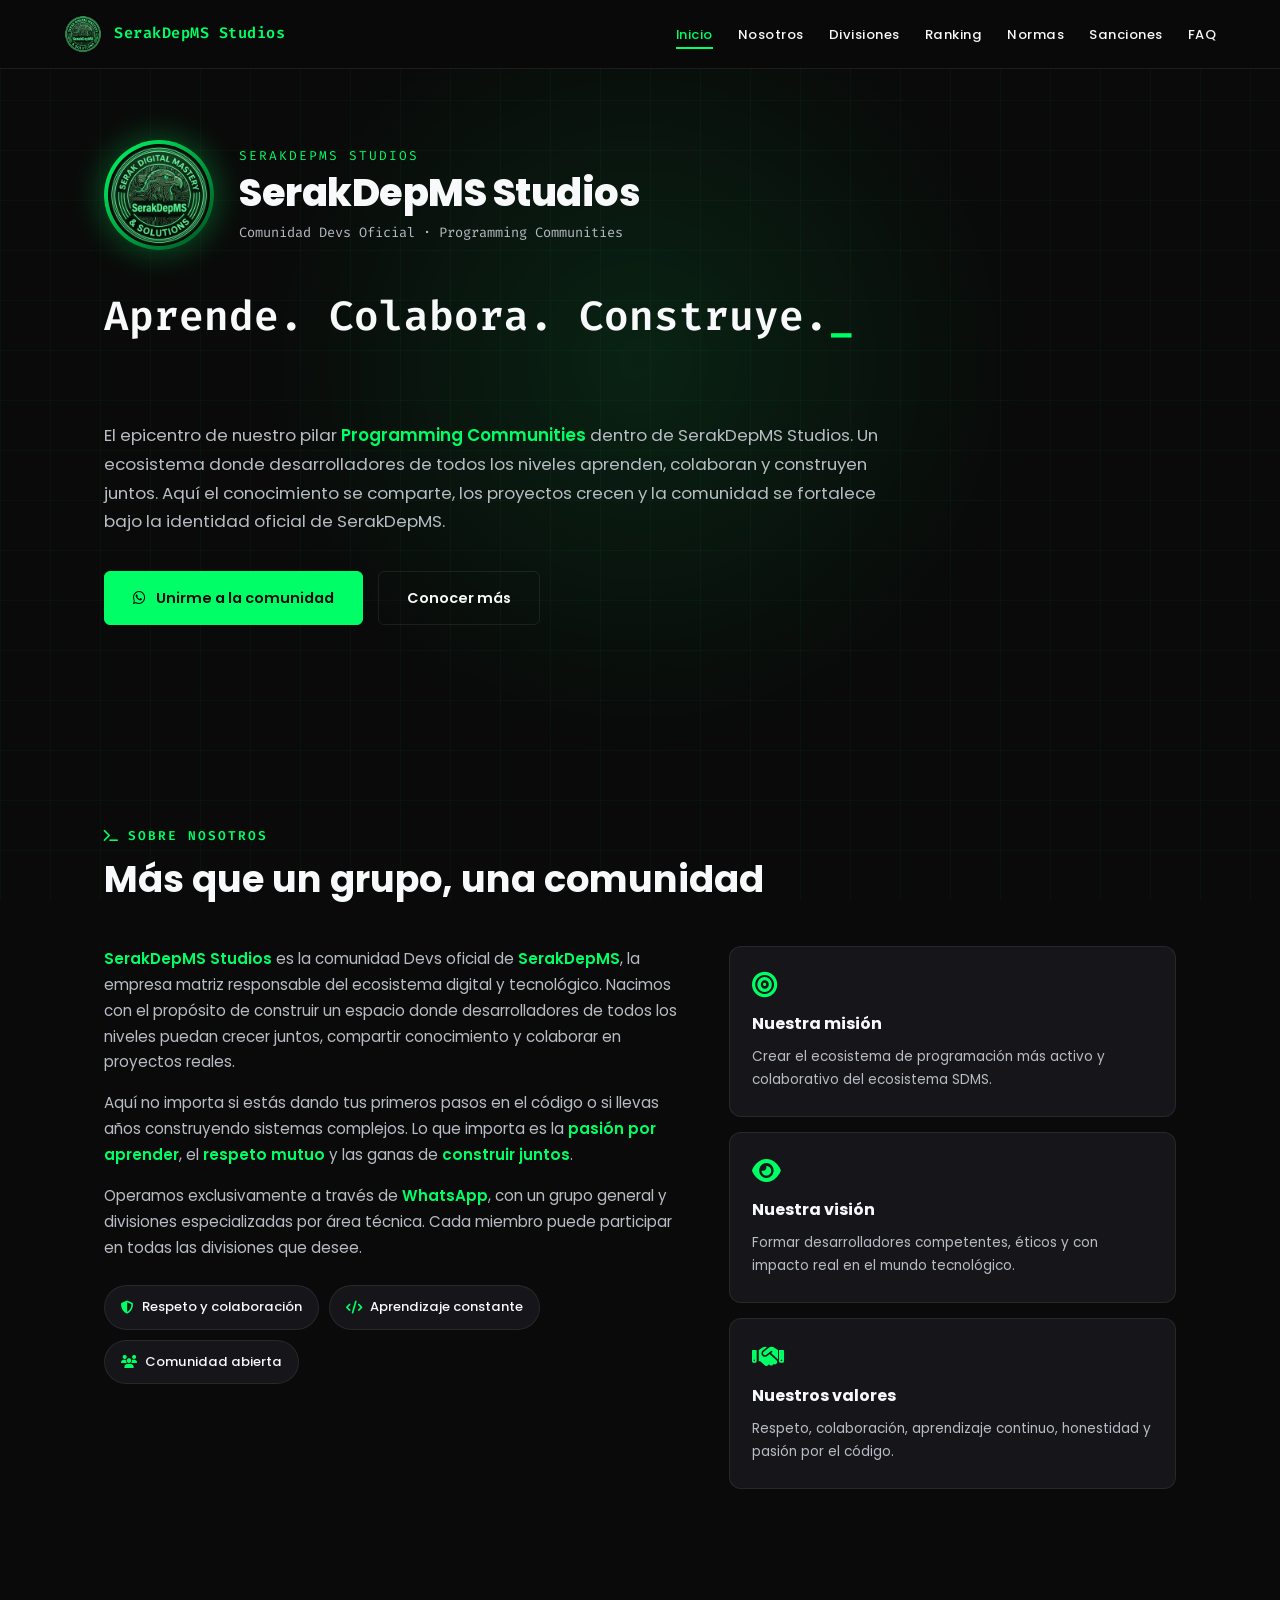
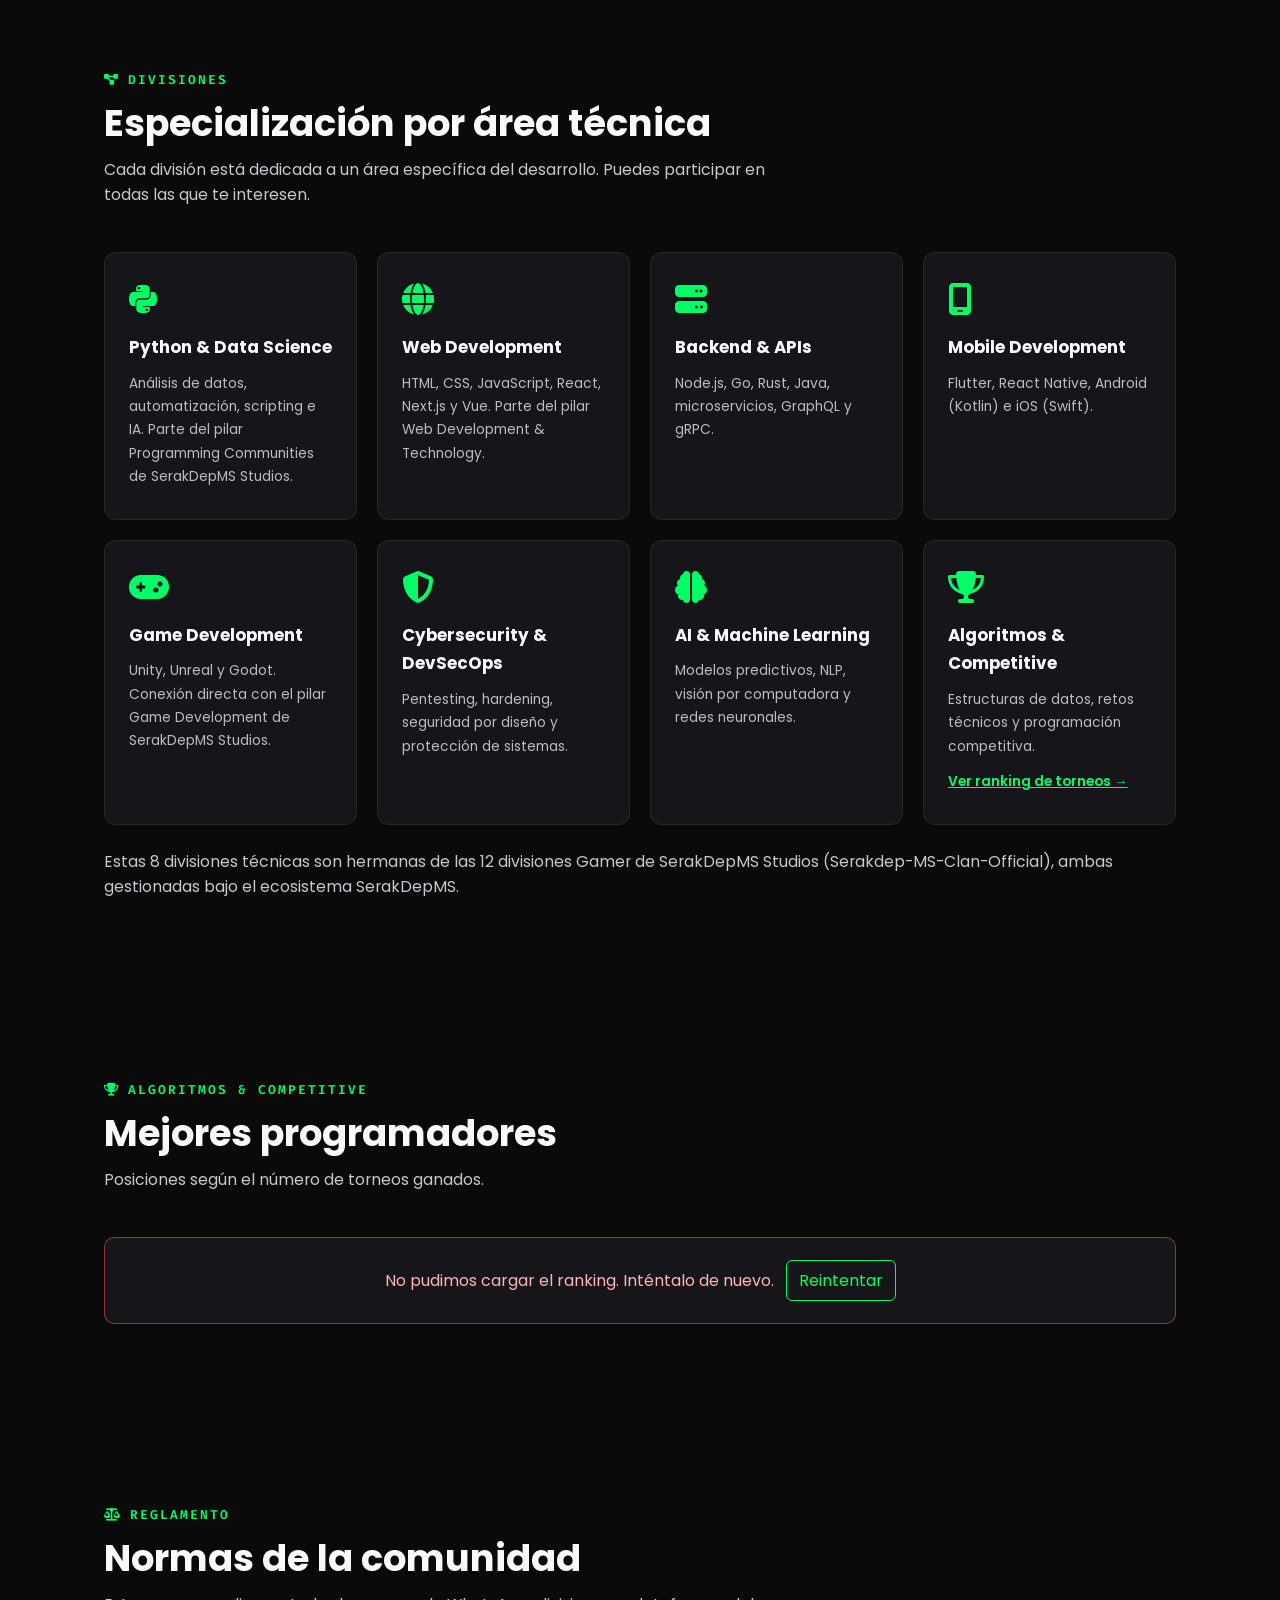
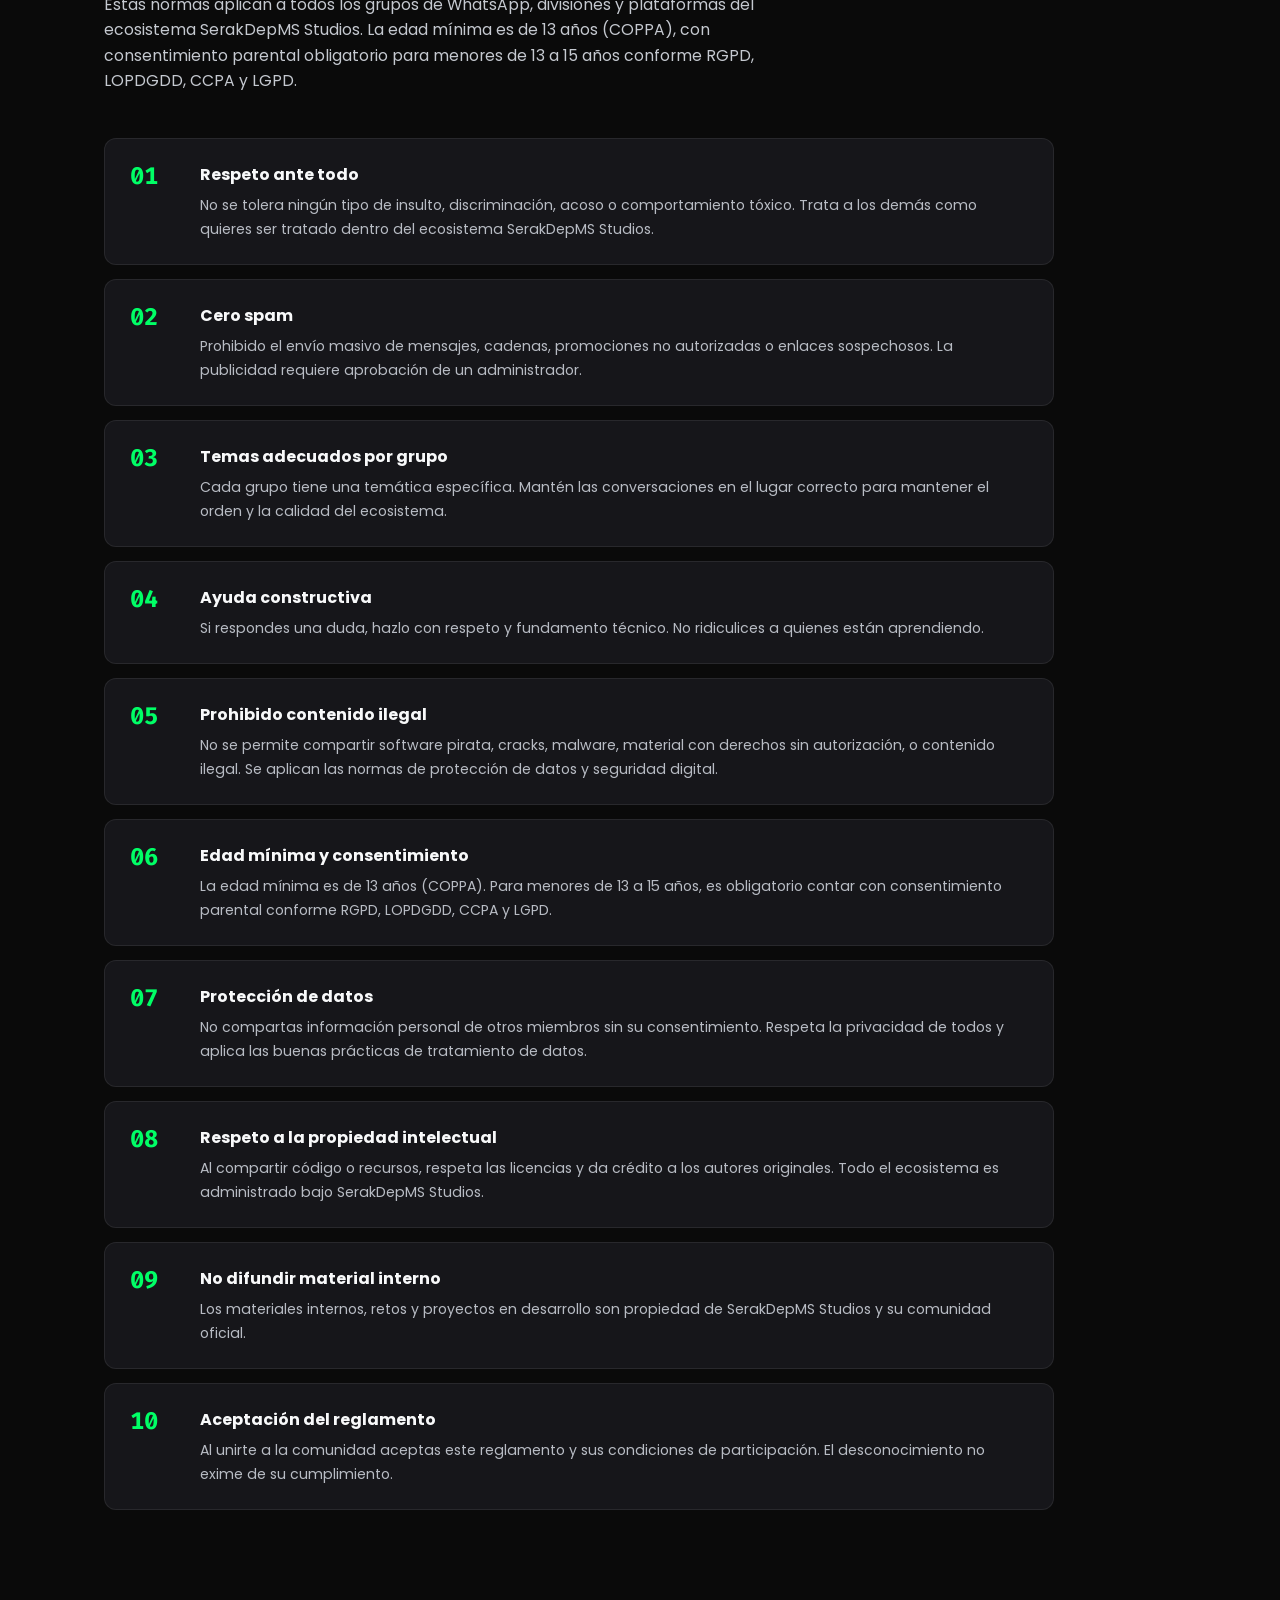
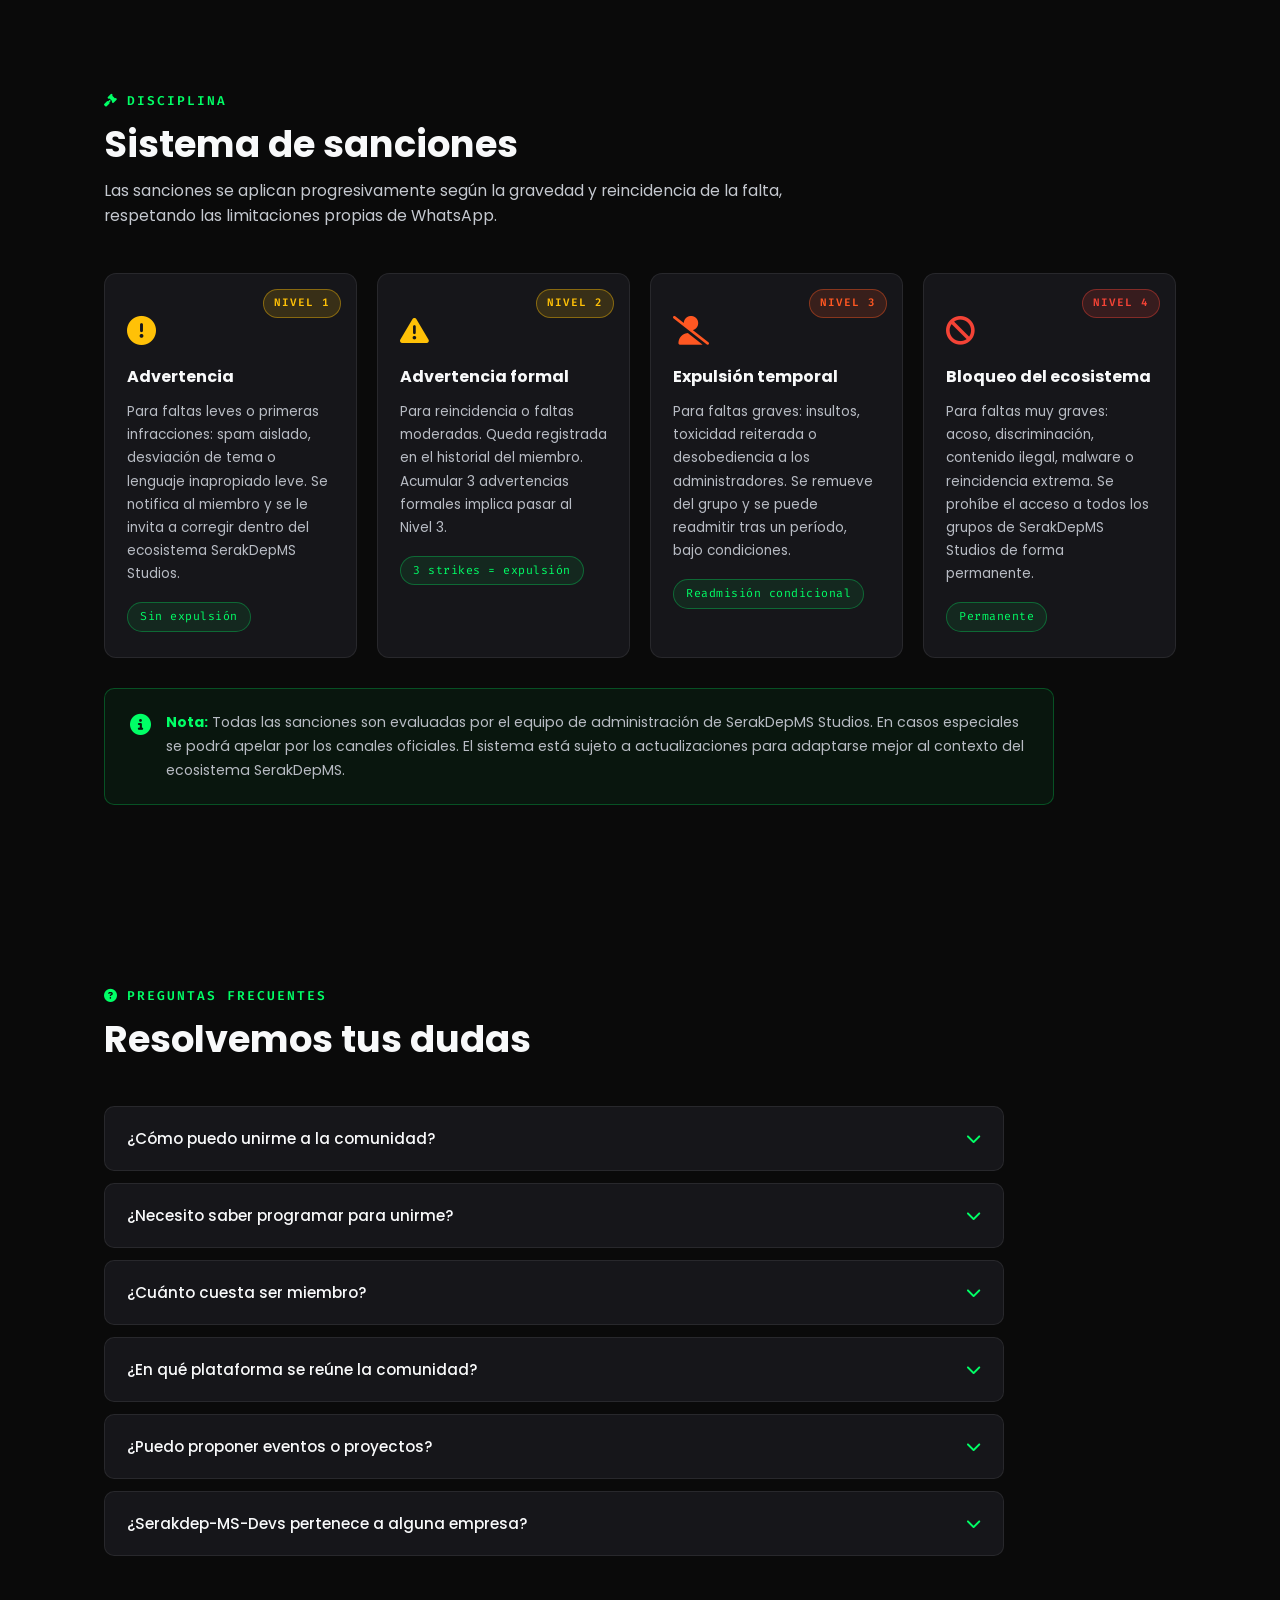
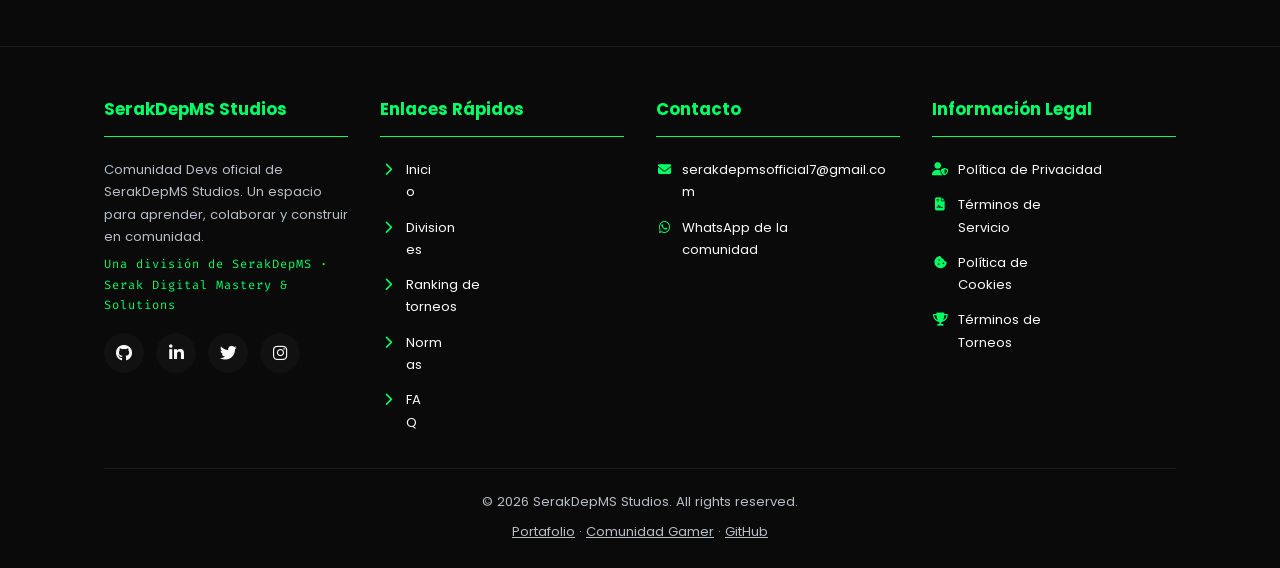
==== commit c3e987f9: "actualizacion de legalidad" ====
--- a/index.html
+++ b/index.html
@@ -1,29 +1,82 @@
 <!DOCTYPE html>
 <html lang="es">
 <head>
-    <meta charset="UTF-8">
-    <meta name="viewport" content="width=device-width, initial-scale=1.0">
+    <meta charset="UTF-8" />
+    <meta name="viewport" content="width=device-width, initial-scale=1.0" />
+
     <title>SerakDepMS Studios — Comunidad Devs Oficial</title>
-    <meta name="description" content="SerakDepMS Studios es la comunidad Devs oficial de SerakDepMS, con 8 divisiones técnicas: Python & Data Science, Web Development, Backend & APIs, Mobile Development, Game Development, Cybersecurity & DevSecOps, AI & Machine Learning y Algoritmos & Competitive.">
-    <meta name="theme-color" content="#0a0a0a">
-    <meta property="og:title" content="SerakDepMS Studios — Comunidad Devs Oficial">
-    <meta property="og:description" content="Comunidad Devs oficial de SerakDepMS con 8 divisiones técnicas bajo el ecosistema SerakDepMS Studios.">
-    <meta property="og:site_name" content="SerakDepMS Studios">
-    <meta property="og:type" content="website">
-    <link rel="canonical" href="https://serakdepms.github.io/Serakdep-MS-Devs-Official/">
-
-
-    <link rel="icon" type="image/x-icon" href="assets/favicon/favicon.ico">
-    <link rel="icon" type="image/png" sizes="16x16" href="assets/favicon/favicon-16x16.png">
-    <link rel="icon" type="image/png" sizes="32x32" href="assets/favicon/favicon-32x32.png">
-    <link rel="apple-touch-icon" sizes="180x180" href="assets/favicon/apple-touch-icon.png">
-    <link rel="manifest" href="assets/favicon/site.webmanifest">
-
-    <link rel="preconnect" href="https://fonts.googleapis.com">
-    <link rel="preconnect" href="https://fonts.gstatic.com" crossorigin>
-    <link href="https://fonts.googleapis.com/css2?family=Poppins:wght@300;400;500;600;700;800&family=Fira+Code:wght@400;500;600&display=swap" rel="stylesheet">
-    <link rel="stylesheet" href="https://cdnjs.cloudflare.com/ajax/libs/font-awesome/6.4.0/css/all.min.css">
-    <link rel="stylesheet" href="css/style.css">
+    <meta name="description" content="Comunidad Devs oficial de SerakDepMS Studios, división de SerakDepMS, con 8 divisiones técnicas: Python & Data Science, Web Development, Backend & APIs, Mobile Development, Game Development, Cybersecurity & DevSecOps, AI & Machine Learning y Algoritmos & Competitive." />
+    <meta name="keywords" content="programacion, developers, tecnologia, python, javascript, web development, backend, ciberseguridad, inteligencia artificial, machine learning, comunidad de programadores, SerakDepMS Studios" />
+    <meta name="author" content="SerakDepMS Studios" />
+    <meta name="robots" content="index, follow" />
+    <meta name="google-site-verification" content="9tjYSYGFCUfKDVZdeJDtDbpOyUBxd0uEh86botq02_0" />
+    <meta name="theme-color" content="#0a0a0a" />
+    <meta name="apple-mobile-web-app-status-bar-style" content="#0a0a0a" />
+    <meta name="msapplication-navbutton-color" content="#0a0a0a" />
+
+    <link rel="canonical" href="https://serakdepms.github.io/Serakdep-MS-Devs-Official/" />
+
+    <link rel="apple-touch-icon" sizes="180x180" href="assets/favicon/apple-touch-icon.png" />
+    <link rel="icon" type="image/png" sizes="32x32" href="assets/favicon/favicon-32x32.png" />
+    <link rel="icon" type="image/png" sizes="16x16" href="assets/favicon/favicon-16x16.png" />
+    <link rel="manifest" href="assets/favicon/site.webmanifest" />
+    <link rel="icon" type="image/png" sizes="192x192" href="assets/favicon/android-chrome-192x192.png" />
+    <link rel="icon" type="image/png" sizes="512x512" href="assets/favicon/android-chrome-512x512.png" />
+    <link rel="shortcut icon" href="assets/favicon/favicon.ico" />
+
+    <link rel="preconnect" href="https://cdnjs.cloudflare.com" crossorigin />
+    <link rel="preconnect" href="https://fonts.googleapis.com" />
+    <link rel="preconnect" href="https://fonts.gstatic.com" crossorigin />
+
+    <meta property="og:type" content="website" />
+    <meta property="og:url" content="https://serakdepms.github.io/Serakdep-MS-Devs-Official/" />
+    <meta property="og:title" content="SerakDepMS Studios — Comunidad Devs Oficial" />
+    <meta property="og:description" content="Comunidad Devs oficial de SerakDepMS Studios, división de SerakDepMS, con 8 divisiones técnicas: Python & Data Science, Web Development, Backend & APIs, Mobile Development, Game Development, Cybersecurity & DevSecOps, AI & Machine Learning y Algoritmos & Competitive." />
+    <meta property="og:image" content="https://serakdepms.github.io/Serakdep-MS-Devs-Official/assets/images/og-banner.jpg" />
+    <meta property="og:image:type" content="image/jpeg" />
+    <meta property="og:image:width" content="1200" />
+    <meta property="og:image:height" content="630" />
+    <meta property="og:image:alt" content="SerakDepMS Studios — Comunidad Devs Oficial" />
+    <meta property="og:site_name" content="SerakDepMS Studios" />
+    <meta property="og:locale" content="es_ES" />
+
+    <meta name="twitter:card" content="summary_large_image" />
+    <meta name="twitter:url" content="https://serakdepms.github.io/Serakdep-MS-Devs-Official/" />
+    <meta name="twitter:title" content="SerakDepMS Studios — Comunidad Devs Oficial" />
+    <meta name="twitter:description" content="Comunidad Devs oficial de SerakDepMS Studios con 8 divisiones técnicas bajo el ecosistema SerakDepMS Studios." />
+    <meta name="twitter:image" content="https://serakdepms.github.io/Serakdep-MS-Devs-Official/assets/images/og-banner.jpg" />
+    <meta name="twitter:image:alt" content="SerakDepMS Studios — Comunidad Devs Oficial" />
+    <meta name="twitter:site" content="@serakdepms" />
+    <meta name="twitter:creator" content="@serakdepms" />
+
+    <link rel="stylesheet" href="https://cdnjs.cloudflare.com/ajax/libs/font-awesome/6.4.0/css/all.min.css" media="print" onload="this.media='all'" />
+    <noscript>
+        <link rel="stylesheet" href="https://cdnjs.cloudflare.com/ajax/libs/font-awesome/6.4.0/css/all.min.css" />
+    </noscript>
+    <link href="https://fonts.googleapis.com/css2?family=Poppins:wght@300;400;500;600;700;800&family=Fira+Code:wght@400;500;600&display=swap" rel="stylesheet" />
+    <link rel="stylesheet" href="css/style.css" />
+
+    <script type="application/ld+json">
+    {
+      "@context": "https://schema.org",
+      "@type": "Organization",
+      "name": "SerakDepMS Studios",
+      "alternateName": "SDMS Devs",
+      "url": "https://serakdepms.github.io/Serakdep-MS-Devs-Official/",
+      "logo": "https://serakdepms.github.io/Serakdep-MS-Devs-Official/assets/images/logo.jpg",
+      "description": "Comunidad Devs oficial de SerakDepMS Studios. 8 divisiones técnicas para programadores de todos los niveles.",
+      "parentOrganization": {
+        "@type": "Organization",
+        "name": "SerakDepMS",
+        "url": "https://serakdepms.github.io/SerakDepMS-Studios/"
+      },
+      "sameAs": [
+        "https://github.com/SerakDepMS",
+        "https://x.com/serakdepms",
+        "https://www.instagram.com/serakdepms_oficial"
+      ]
+    }
+    </script>
 </head>
 <body>
 
@@ -47,10 +100,10 @@
             <li><a href="#inicio" class="active">Inicio</a></li>
             <li><a href="#nosotros">Nosotros</a></li>
             <li><a href="#divisiones">Divisiones</a></li>
+            <li><a href="#ranking-torneos">Ranking</a></li>
             <li><a href="#normas">Normas</a></li>
             <li><a href="#sanciones">Sanciones</a></li>
             <li><a href="#faq">FAQ</a></li>
-            <li><a href="#unete" class="nav-cta">Unirme</a></li>
         </ul>
     </nav>
 
@@ -187,12 +240,37 @@
                         <i class="fa-solid fa-trophy division-icon"></i>
                         <h3>Algoritmos & Competitive</h3>
                         <p>Estructuras de datos, retos técnicos y programación competitiva.</p>
+                        <a href="#ranking-torneos" style="color: var(--primary-color); font-weight: 600; font-size: 0.85rem; margin-top: 12px; display: inline-block;">Ver ranking de torneos →</a>
                     </article>
                 </div>
                 <p class="section-intro" style="margin-top: 24px; max-width: 100%;">Estas 8 divisiones técnicas son hermanas de las 12 divisiones Gamer de SerakDepMS Studios (Serakdep-MS-Clan-Official), ambas gestionadas bajo el ecosistema SerakDepMS.</p>
             </div>
         </section>
 
+        <section id="ranking-torneos" class="section tournament-ranking-section">
+            <div class="container">
+                <div class="section-header">
+                    <p class="section-subtitle"><i class="fa-solid fa-trophy"></i> Algoritmos &amp; Competitive</p>
+                    <h2 class="section-title">Mejores programadores</h2>
+                    <p class="section-intro">Posiciones según el número de torneos ganados.</p>
+                </div>
+                <div id="simple-ranking-status" class="simple-ranking-status" role="status" aria-live="polite">
+                    Cargando ranking...
+                </div>
+                <div class="simple-ranking-scroll" id="simple-ranking-table-wrap" hidden>
+                    <table class="simple-ranking-table">
+                        <thead>
+                            <tr>
+                                <th scope="col">Puesto</th>
+                                <th scope="col">Programador</th>
+                                <th scope="col">Torneos ganados</th>
+                            </tr>
+                        </thead>
+                        <tbody id="simple-ranking-rows"></tbody>
+                    </table>
+                </div>
+            </div>
+        </section>
 
         <section id="normas" class="section">
             <div class="container">
@@ -392,70 +470,53 @@
         </section>
 
 
-        <section id="unete" class="section cta-section">
-            <div class="container">
-                <div class="cta-wrapper">
-                    <div class="cta-content">
-                        <p class="section-subtitle"><i class="fa-brands fa-whatsapp"></i> Únete</p>
-                        <h2 class="cta-title">¿Listo para unirte<br><span class="neon-text">a la comunidad?</span></h2>
-                        <p class="cta-description">
-                            Entra al grupo de recepción de SerakDepMS Studios y comienza a formar parte
-                            del ecosistema de programación de SerakDepMS, la empresa matriz.
-                        </p>
-
-                        <div class="cta-focus">
-                            <span><i class="fa-solid fa-check"></i> Acceso gratuito</span>
-                            <span><i class="fa-solid fa-check"></i> Comunidad activa</span>
-                            <span><i class="fa-solid fa-check"></i> Aprendizaje en conjunto</span>
-                        </div>
-
-                        <a href="https://chat.whatsapp.com/GGkcLzydBXZ0IjMI6f731G" target="_blank" rel="noopener noreferrer" class="btn btn-primary btn-large">
-                            <i class="fa-brands fa-whatsapp"></i> Entrar al grupo de recepción
-                        </a>
-
-                        <div class="cta-social">
-                            <a href="https://github.com/SerakDepMS" target="_blank" rel="noopener noreferrer" aria-label="GitHub"><i class="fa-brands fa-github"></i></a>
-                            <a href="https://www.linkedin.com/in/SerakDepMS" target="_blank" rel="noopener noreferrer" aria-label="LinkedIn"><i class="fa-brands fa-linkedin-in"></i></a>
-                            <a href="https://x.com/SerakDepMS" target="_blank" rel="noopener noreferrer" aria-label="Twitter"><i class="fa-brands fa-twitter"></i></a>
-                            <a href="https://www.instagram.com/serakdepms_oficial" target="_blank" rel="noopener noreferrer" aria-label="Instagram"><i class="fa-brands fa-instagram"></i></a>
-                        </div>
-                    </div>
-
-                    <div class="cta-side">
-                        <div class="cta-side-item">
-                            <i class="fa-solid fa-globe"></i>
-                            <div>
-                                <strong>SerakDepMS Studios</strong>
-                                <span>Ecosistema principal</span>
-                            </div>
-                        </div>
-                        <div class="cta-side-item">
-                            <i class="fa-solid fa-code"></i>
-                            <div>
-                                <strong>Programming Communities</strong>
-                                <span>División activa</span>
-                            </div>
-                        </div>
-                        <div class="cta-side-item">
-                            <i class="fa-solid fa-users"></i>
-                            <div>
-                                <strong>Multi-nivel</strong>
-                                <span>Junior · Dev · Senior</span>
-                            </div>
-                        </div>
-                    </div>
-                </div>
-            </div>
-        </section>
-
     </main>
 
     <footer class="site-footer">
         <div class="container">
-            <p>SerakDepMS Studios</p>
-            <p class="footer-sub">Una división de SerakDepMS · Serak Digital Mastery &amp; Solutions</p>
-            <p>&copy; 2026 SerakDepMS Studios. All rights reserved.</p>
-            <p class="footer-links"><a href="https://serakdepms.github.io/SerakDepMS-Studios/" target="_blank" rel="noopener noreferrer">Portafolio</a> · <a href="https://serakdepms.github.io/Serakdep-MS-Clan-Official/" target="_blank" rel="noopener noreferrer">Comunidad Gamer</a> · <a href="https://github.com/SerakDepMS" target="_blank" rel="noopener noreferrer">GitHub</a></p>
+            <div class="footer-grid">
+                <div class="footer-column footer-about">
+                    <h2>SerakDepMS Studios</h2>
+                    <p>Comunidad Devs oficial de SerakDepMS Studios. Un espacio para aprender, colaborar y construir en comunidad.</p>
+                    <p class="footer-sub">Una división de SerakDepMS · Serak Digital Mastery &amp; Solutions</p>
+                    <div class="cta-social footer-social" aria-label="Redes sociales">
+                        <a href="https://github.com/SerakDepMS" target="_blank" rel="noopener noreferrer" aria-label="GitHub"><i class="fa-brands fa-github" aria-hidden="true"></i></a>
+                        <a href="https://www.linkedin.com/in/SerakDepMS" target="_blank" rel="noopener noreferrer" aria-label="LinkedIn"><i class="fa-brands fa-linkedin-in" aria-hidden="true"></i></a>
+                        <a href="https://x.com/SerakDepMS" target="_blank" rel="noopener noreferrer" aria-label="Twitter"><i class="fa-brands fa-twitter" aria-hidden="true"></i></a>
+                        <a href="https://www.instagram.com/serakdepms_oficial" target="_blank" rel="noopener noreferrer" aria-label="Instagram"><i class="fa-brands fa-instagram" aria-hidden="true"></i></a>
+                    </div>
+                </div>
+                <div class="footer-column">
+                    <h2>Enlaces Rápidos</h2>
+                    <ul>
+                        <li><a href="#inicio"><i class="fa-solid fa-chevron-right" aria-hidden="true"></i> Inicio</a></li>
+                        <li><a href="#divisiones"><i class="fa-solid fa-chevron-right" aria-hidden="true"></i> Divisiones</a></li>
+                        <li><a href="#ranking-torneos"><i class="fa-solid fa-chevron-right" aria-hidden="true"></i> Ranking de torneos</a></li>
+                        <li><a href="#normas"><i class="fa-solid fa-chevron-right" aria-hidden="true"></i> Normas</a></li>
+                        <li><a href="#faq"><i class="fa-solid fa-chevron-right" aria-hidden="true"></i> FAQ</a></li>
+                    </ul>
+                </div>
+                <div class="footer-column">
+                    <h2>Contacto</h2>
+                    <ul>
+                        <li><a href="mailto:serakdepmsofficial7@gmail.com"><i class="fa-solid fa-envelope" aria-hidden="true"></i> serakdepmsofficial7@gmail.com</a></li>
+                        <li><a href="https://chat.whatsapp.com/GGkcLzydBXZ0IjMI6f731G" target="_blank" rel="noopener noreferrer"><i class="fa-brands fa-whatsapp" aria-hidden="true"></i> WhatsApp de la comunidad</a></li>
+                    </ul>
+                </div>
+                <div class="footer-column">
+                    <h2>Información Legal</h2>
+                    <ul>
+                        <li><a href="pages/legal/privacidad.html"><i class="fa-solid fa-user-shield" aria-hidden="true"></i> Política de Privacidad</a></li>
+                        <li><a href="pages/legal/terminos-servicio.html"><i class="fa-solid fa-file-contract" aria-hidden="true"></i> Términos de Servicio</a></li>
+                        <li><a href="pages/legal/cookies.html"><i class="fa-solid fa-cookie-bite" aria-hidden="true"></i> Política de Cookies</a></li>
+                        <li><a href="pages/legal/terminos-torneos.html"><i class="fa-solid fa-trophy" aria-hidden="true"></i> Términos de Torneos</a></li>
+                    </ul>
+                </div>
+            </div>
+            <div class="footer-bottom">
+                <p>&copy; 2026 SerakDepMS Studios. All rights reserved.</p>
+                <p class="footer-links"><a href="https://serakdepms.github.io/SerakDepMS-Studios/" target="_blank" rel="noopener noreferrer">Portafolio</a> · <a href="https://serakdepms.github.io/Serakdep-MS-Clan-Official/" target="_blank" rel="noopener noreferrer">Comunidad Gamer</a> · <a href="https://github.com/SerakDepMS" target="_blank" rel="noopener noreferrer">GitHub</a></p>
+            </div>
         </div>
     </footer>
 
--- a/css/style.css
+++ b/css/style.css
@@ -433,6 +433,76 @@
 .division-card h3 { font-size: 1.05rem; margin-bottom: 10px; }
 .division-card p { color: #b8bcc4; font-size: 0.86rem; }
 
+.simple-ranking-status {
+    padding: 22px;
+    border: 1px solid var(--border-color);
+    border-radius: 10px;
+    background: var(--bg-card);
+    color: var(--text-muted);
+    text-align: center;
+}
+
+.simple-ranking-status[hidden],
+.simple-ranking-scroll[hidden] { display: none; }
+
+.simple-ranking-status.error {
+    border-color: rgba(255, 90, 90, 0.5);
+    color: #ffb4b4;
+}
+
+.simple-ranking-retry {
+    margin-left: 12px;
+    padding: 6px 12px;
+    border: 1px solid var(--primary-color);
+    border-radius: 6px;
+    background: transparent;
+    color: var(--primary-color);
+    font: inherit;
+    cursor: pointer;
+}
+
+.simple-ranking-retry:hover {
+    background: var(--primary-color);
+    color: var(--bg-main);
+}
+
+.simple-ranking-scroll {
+    overflow-x: auto;
+    border: 1px solid var(--border-color);
+    border-radius: 10px;
+    background: var(--bg-card);
+}
+
+.simple-ranking-table {
+    width: 100%;
+    min-width: 420px;
+    border-collapse: collapse;
+    text-align: left;
+}
+
+.simple-ranking-table th,
+.simple-ranking-table td {
+    padding: 14px 18px;
+    border-bottom: 1px solid var(--border-color);
+}
+
+.simple-ranking-table th {
+    background: rgba(0, 255, 102, 0.08);
+    color: var(--primary-color);
+    font-size: 0.82rem;
+    font-weight: 600;
+}
+
+.simple-ranking-table tbody tr:nth-child(even) { background: rgba(255, 255, 255, 0.025); }
+.simple-ranking-table tbody tr:hover { background: rgba(0, 255, 102, 0.1); }
+.simple-ranking-table tbody tr:last-child td { border-bottom: 0; }
+.simple-ranking-table tbody tr:nth-child(-n+3) td:first-child {
+    color: var(--primary-color);
+    font-family: var(--font-code);
+    font-weight: 600;
+}
+.simple-ranking-table td:nth-child(2) { font-family: var(--font-code); }
+.simple-ranking-table td:last-child { color: var(--primary-color); }
 
 .rules-list {
     display: grid;
@@ -755,14 +825,49 @@
 
 .site-footer {
     border-top: 1px solid var(--border-color);
-    padding: 35px 0;
-    text-align: center;
+    padding: 48px 0 24px;
     color: var(--text-muted);
     font-size: 0.82rem;
     position: relative;
     z-index: 1;
 }
-.footer-links a { color: var(--text-muted); }
+.footer-grid {
+    display: grid;
+    grid-template-columns: repeat(4, minmax(0, 1fr));
+    gap: 32px;
+    padding-bottom: 34px;
+}
+.footer-column { min-width: 0; }
+.footer-column h2 {
+    margin-bottom: 22px;
+    padding-bottom: 12px;
+    border-bottom: 1px solid var(--primary-color);
+    color: var(--primary-color);
+    font-size: 1.05rem;
+}
+.footer-column p { line-height: 1.7; }
+.footer-social { margin-top: 18px; }
+.footer-column ul {
+    display: grid;
+    gap: 13px;
+    list-style: none;
+}
+.footer-column li a {
+    display: inline-flex;
+    align-items: flex-start;
+    gap: 10px;
+    color: var(--text-light);
+    text-decoration: none;
+    overflow-wrap: anywhere;
+    transition: var(--transition);
+}
+.footer-column li a i {
+    flex: 0 0 16px;
+    margin-top: 4px;
+    color: var(--primary-color);
+    text-align: center;
+}
+.footer-column li a:hover { color: var(--primary-color); }
 .footer-sub {
     margin-top: 6px;
     font-family: var(--font-code);
@@ -771,12 +876,63 @@
     letter-spacing: 1px;
     overflow-wrap: anywhere;
 }
-
-
+.footer-bottom {
+    padding-top: 22px;
+    border-top: 1px solid var(--border-color);
+    text-align: center;
+}
+.footer-bottom p + p { margin-top: 8px; }
+.footer-links a { color: var(--text-muted); }
+.footer-links a:hover { color: var(--primary-color); }
+
+.legal-page {
+    position: relative;
+    z-index: 1;
+    min-height: calc(100vh - 80px);
+    padding: 56px 0 76px;
+}
+.legal-page-header { margin-bottom: 28px; }
+.legal-page-header .section-subtitle {
+    color: var(--primary-color);
+    font-family: var(--font-code);
+}
+.legal-document {
+    padding: 30px;
+    border: 1px solid var(--border-color);
+    border-radius: 12px;
+    background: var(--bg-card);
+}
+.legal-document h2 {
+    margin: 28px 0 10px;
+    color: var(--primary-color);
+    font-family: var(--font-code);
+    font-size: 1.1rem;
+}
+.legal-document h2:first-child { margin-top: 0; }
+.legal-document p,
+.legal-document li {
+    color: var(--text-muted);
+    font-size: 0.9rem;
+    line-height: 1.8;
+}
+.legal-document p + p { margin-top: 12px; }
+.legal-document ul { margin: 10px 0 0 20px; }
+.legal-document li + li { margin-top: 7px; }
+.legal-document a { color: var(--primary-color); }
+.legal-back-link {
+    display: inline-flex;
+    align-items: center;
+    gap: 8px;
+    margin-bottom: 22px;
+    color: var(--primary-color);
+    text-decoration: none;
+}
+.legal-back-link:hover { text-decoration: underline; }
 
 @media (max-width: 960px) {
     .about-grid { grid-template-columns: 1fr; gap: 30px; }
     .cta-wrapper { grid-template-columns: 1fr; padding: 40px 30px; }
+    .footer-grid { grid-template-columns: repeat(2, minmax(0, 1fr)); }
 }
 
 @media (max-width: 900px) {
@@ -835,6 +991,9 @@
 }
 
 @media (max-width: 480px) {
+    .footer-grid { grid-template-columns: 1fr; gap: 28px; }
+    .legal-page { padding: 38px 0 56px; }
+    .legal-document { padding: 22px 18px; }
     .container { padding: 0 6%; }
     .hero-title {
         font-size: 1.05rem;
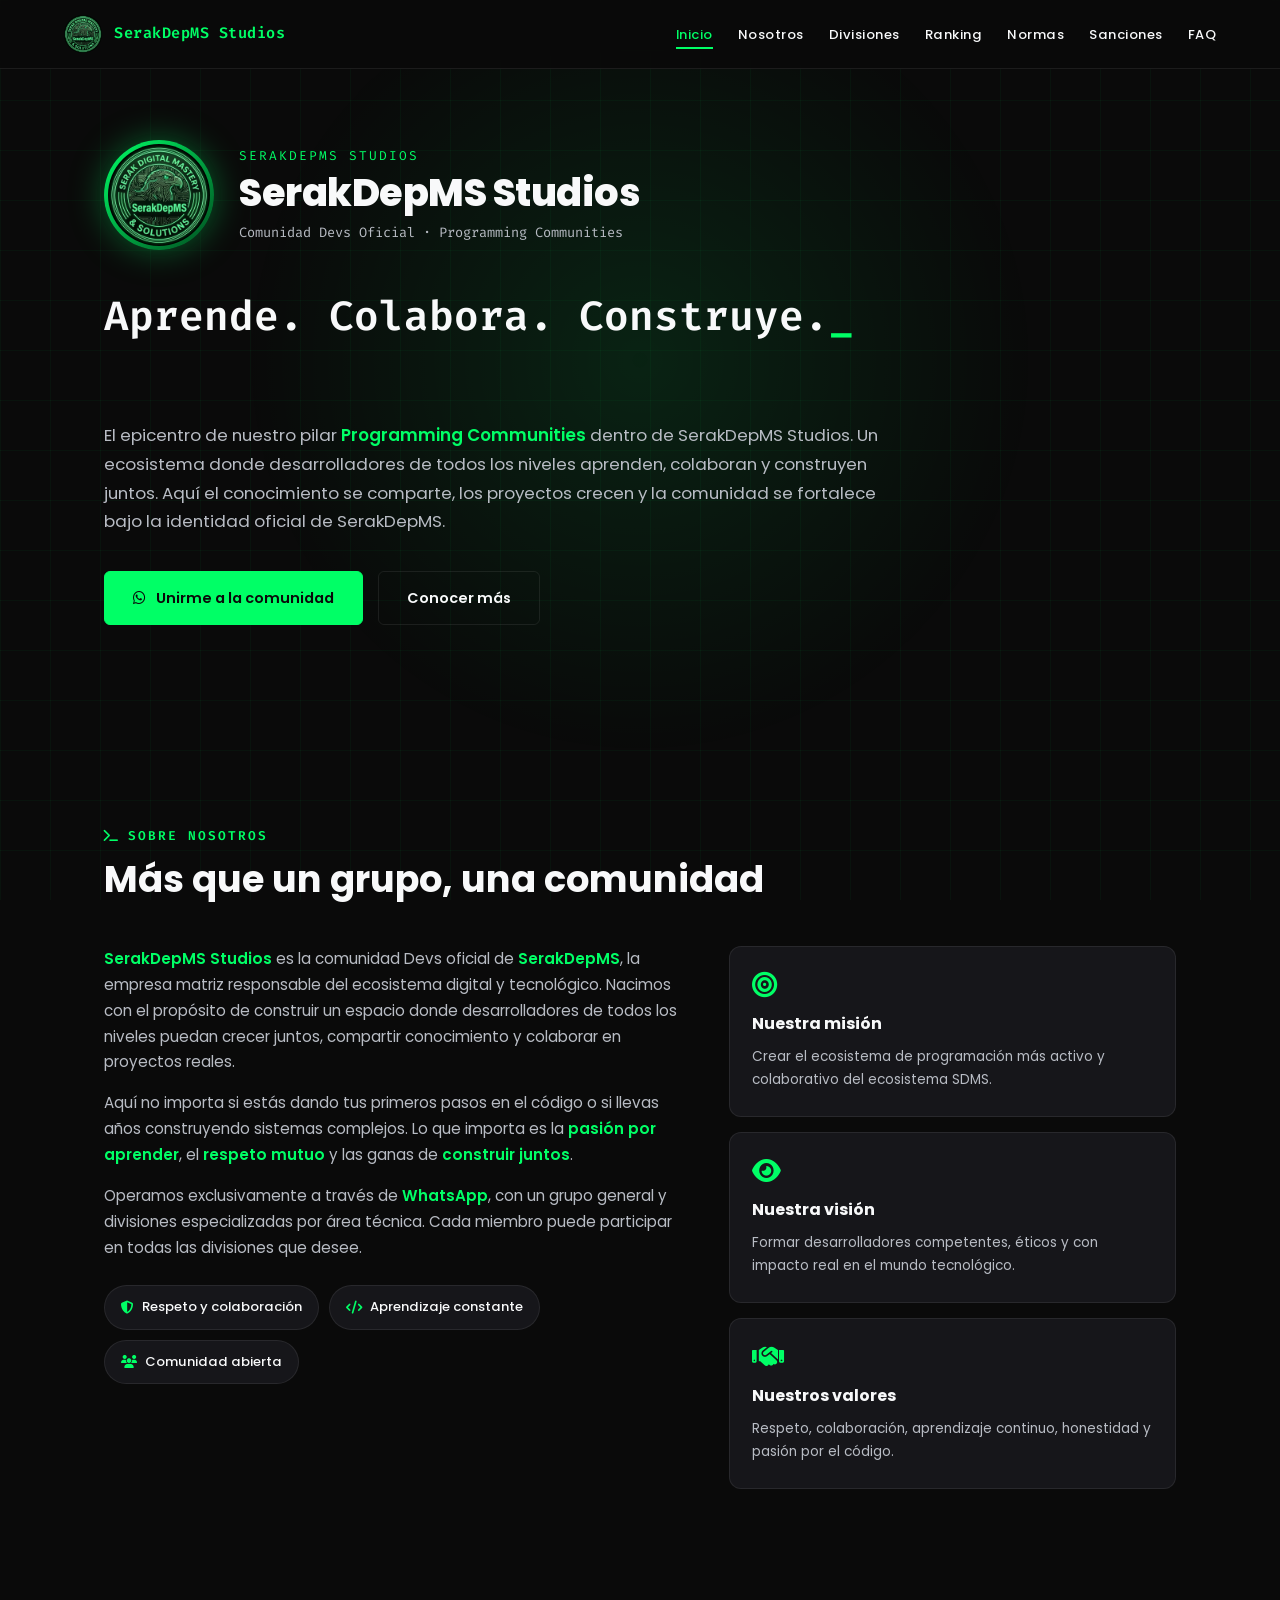
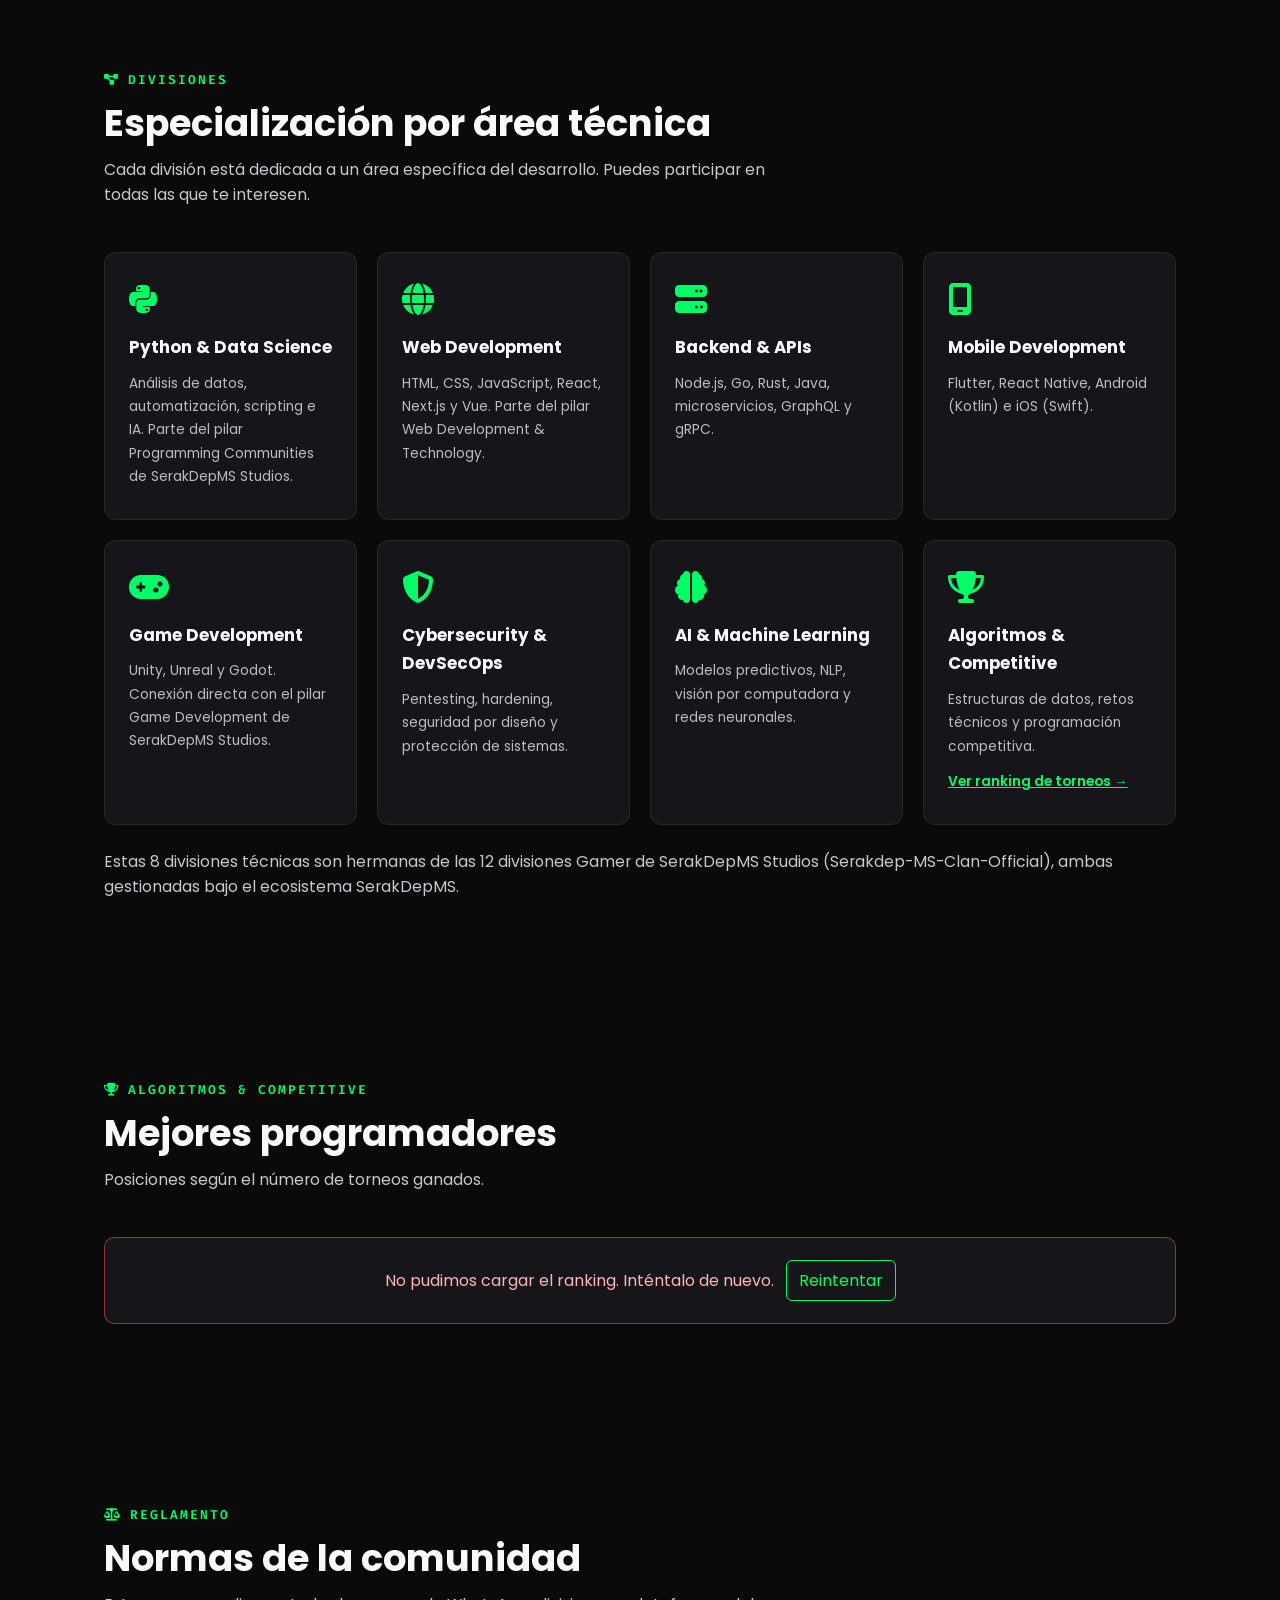
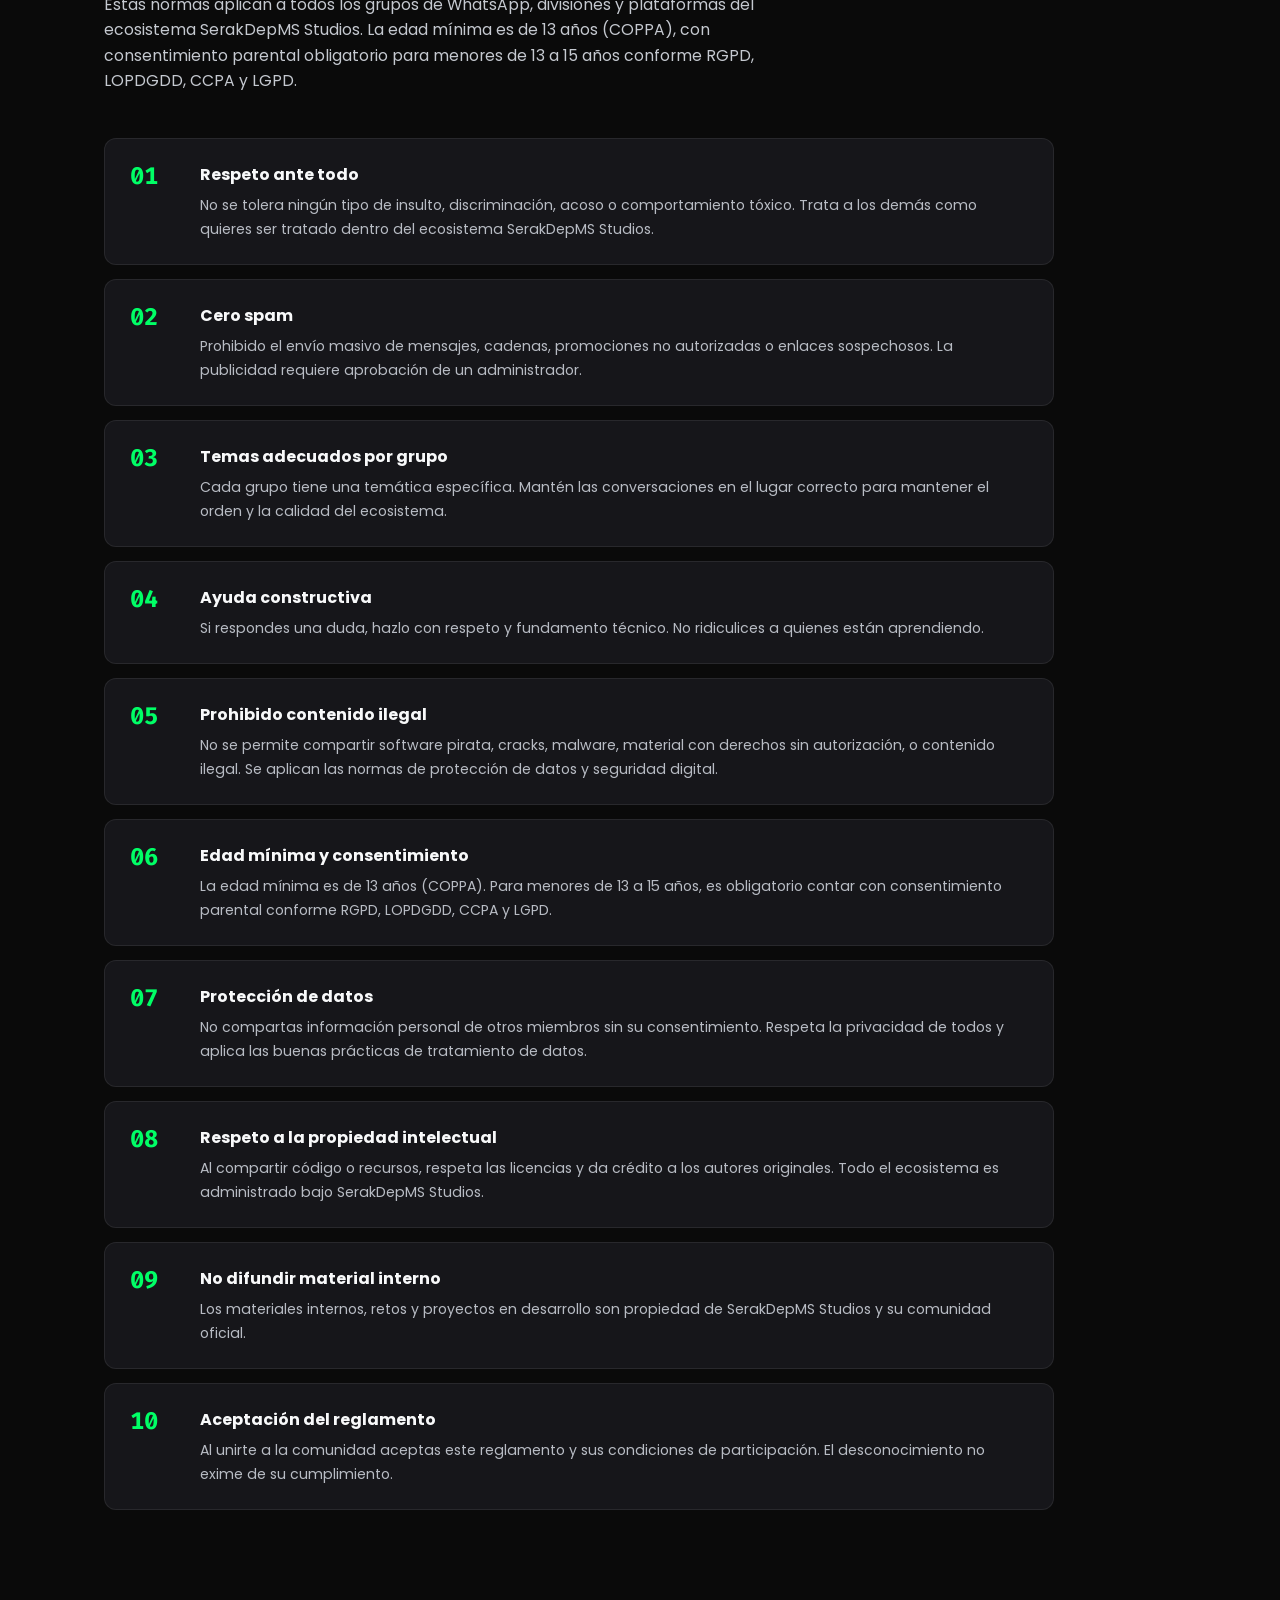
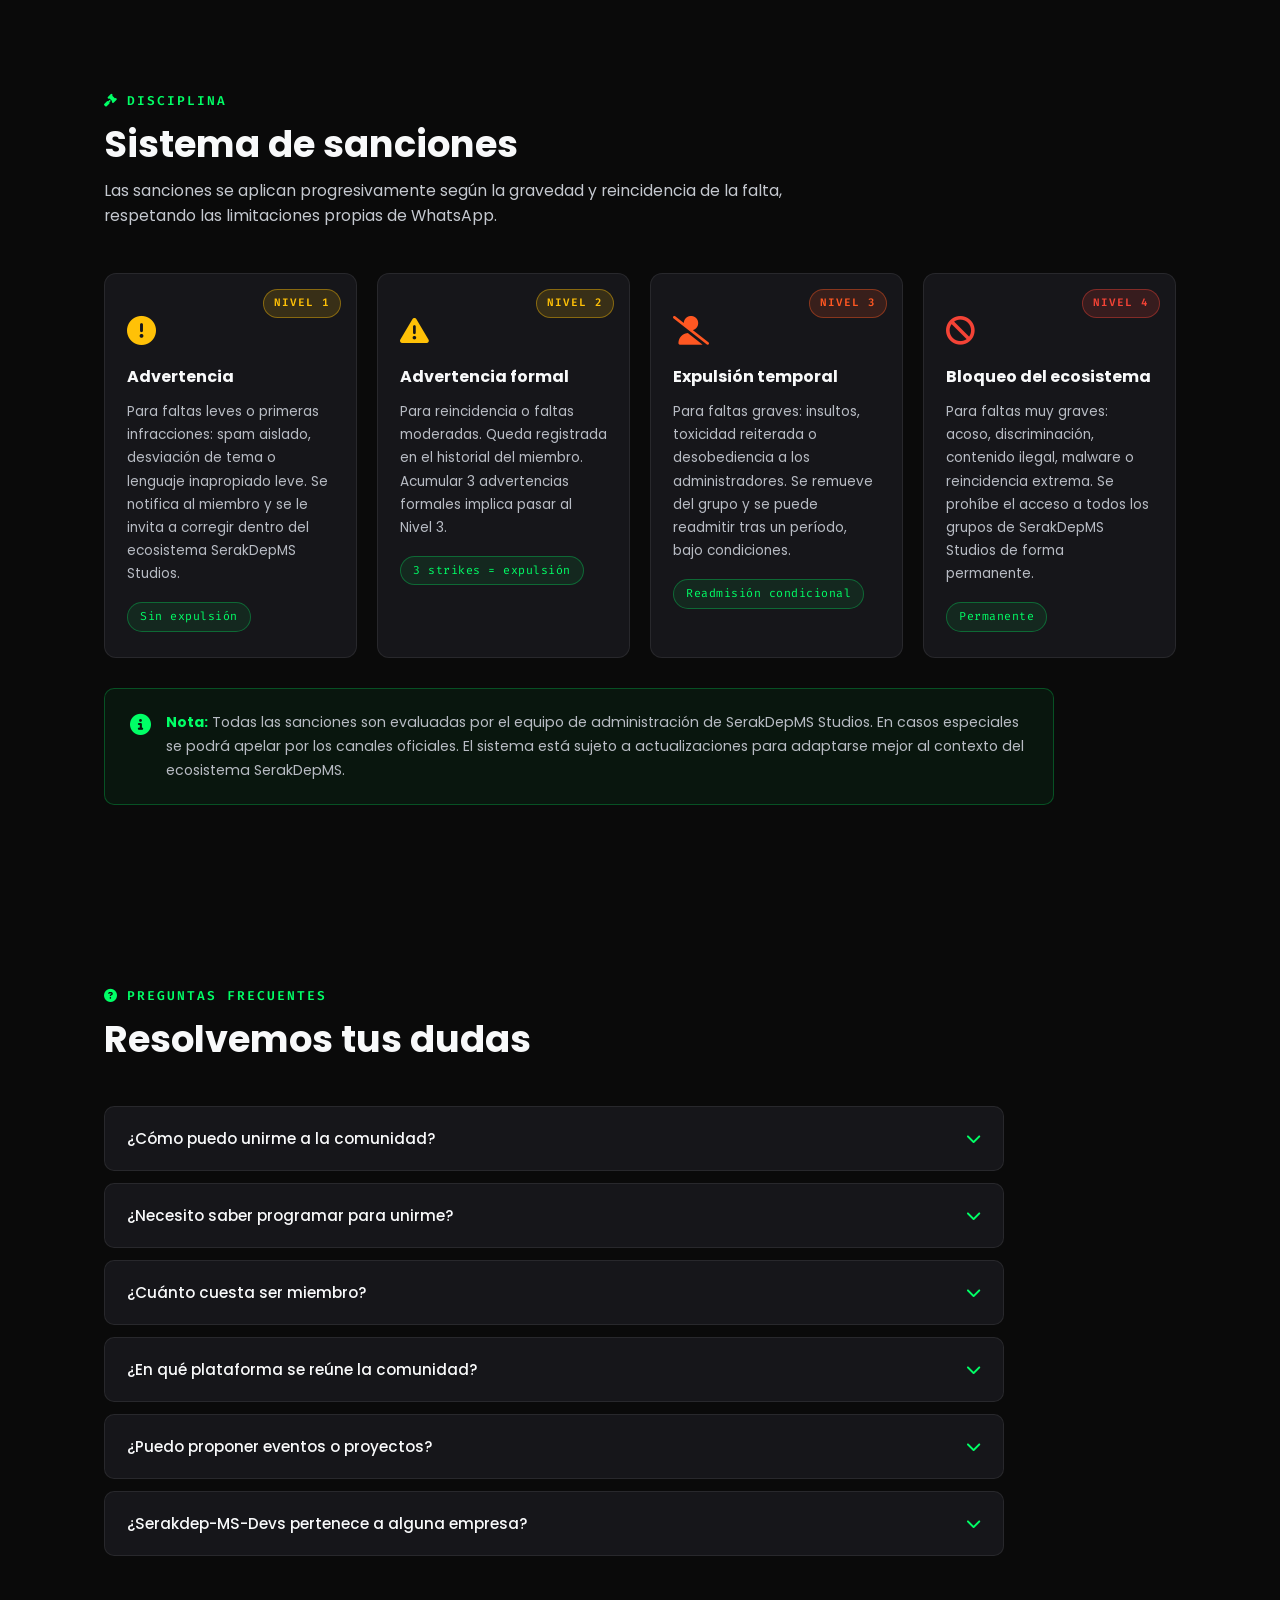
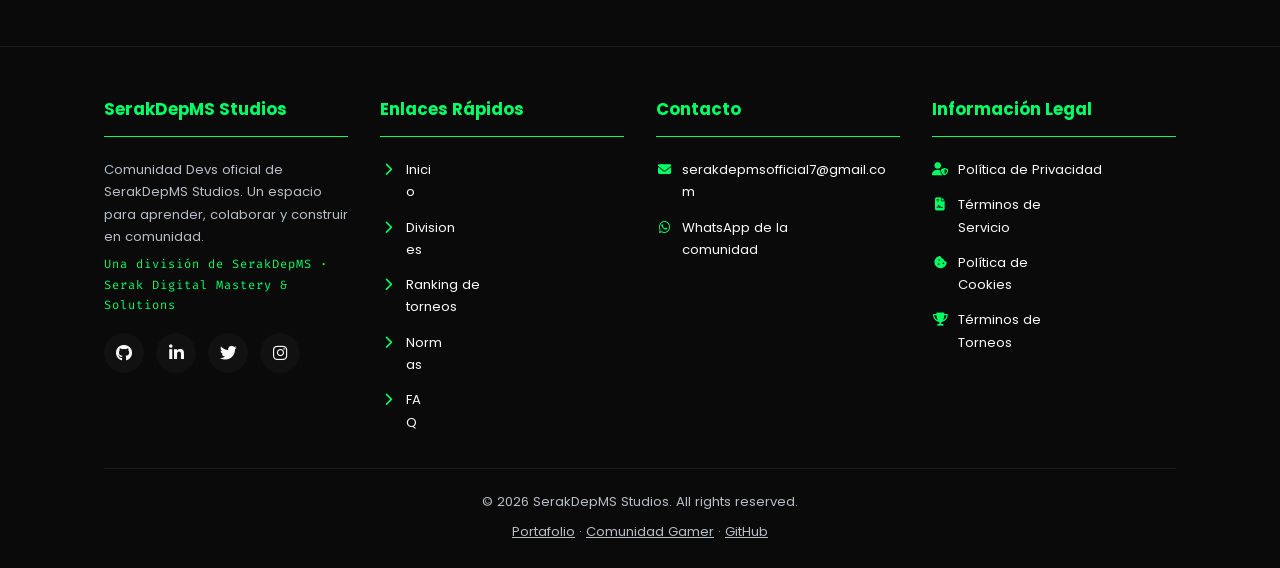
==== commit 9464ef8b: "correccion de link de instagram" ====
--- a/index.html
+++ b/index.html
@@ -73,7 +73,7 @@
       "sameAs": [
         "https://github.com/SerakDepMS",
         "https://x.com/serakdepms",
-        "https://www.instagram.com/serakdepms_oficial"
+        "https://www.instagram.com/serakdepms"
       ]
     }
     </script>
@@ -483,7 +483,7 @@
                         <a href="https://github.com/SerakDepMS" target="_blank" rel="noopener noreferrer" aria-label="GitHub"><i class="fa-brands fa-github" aria-hidden="true"></i></a>
                         <a href="https://www.linkedin.com/in/SerakDepMS" target="_blank" rel="noopener noreferrer" aria-label="LinkedIn"><i class="fa-brands fa-linkedin-in" aria-hidden="true"></i></a>
                         <a href="https://x.com/SerakDepMS" target="_blank" rel="noopener noreferrer" aria-label="Twitter"><i class="fa-brands fa-twitter" aria-hidden="true"></i></a>
-                        <a href="https://www.instagram.com/serakdepms_oficial" target="_blank" rel="noopener noreferrer" aria-label="Instagram"><i class="fa-brands fa-instagram" aria-hidden="true"></i></a>
+                        <a href="https://www.instagram.com/serakdepms" target="_blank" rel="noopener noreferrer" aria-label="Instagram"><i class="fa-brands fa-instagram" aria-hidden="true"></i></a>
                     </div>
                 </div>
                 <div class="footer-column">
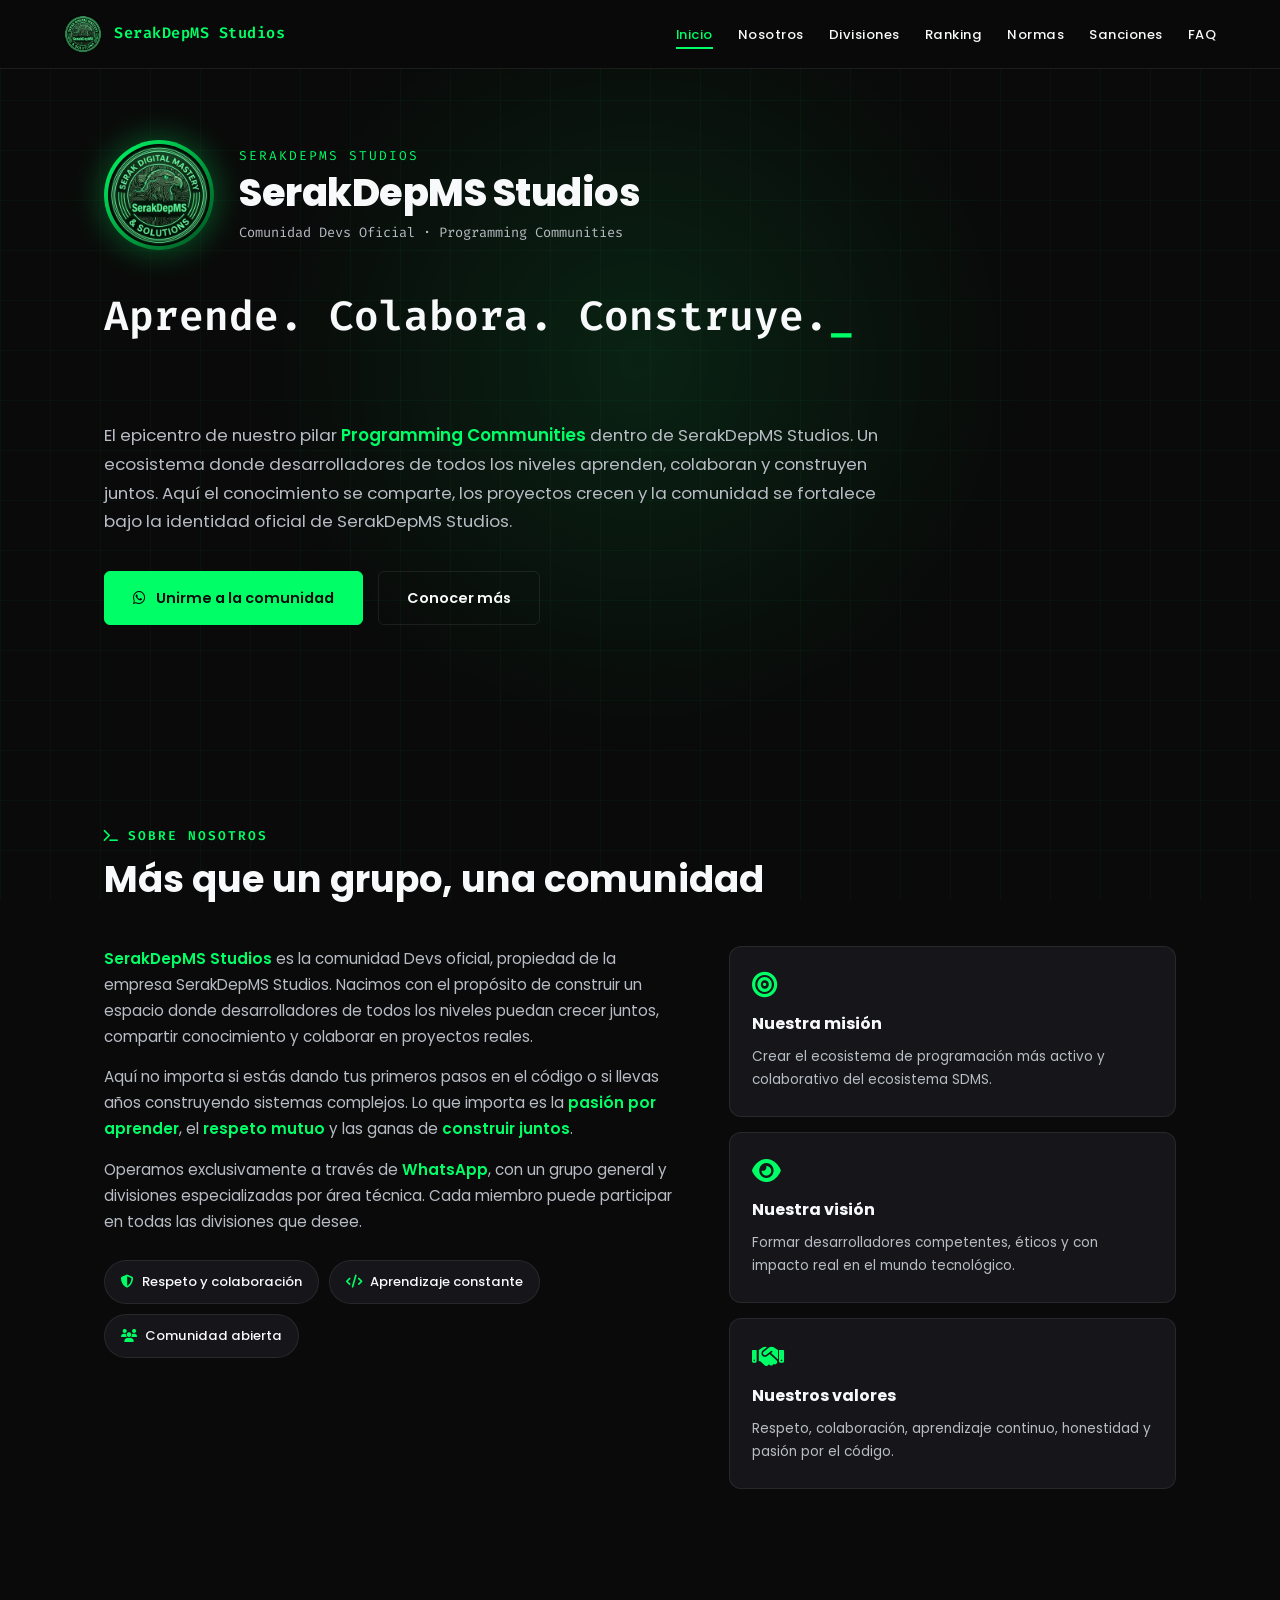
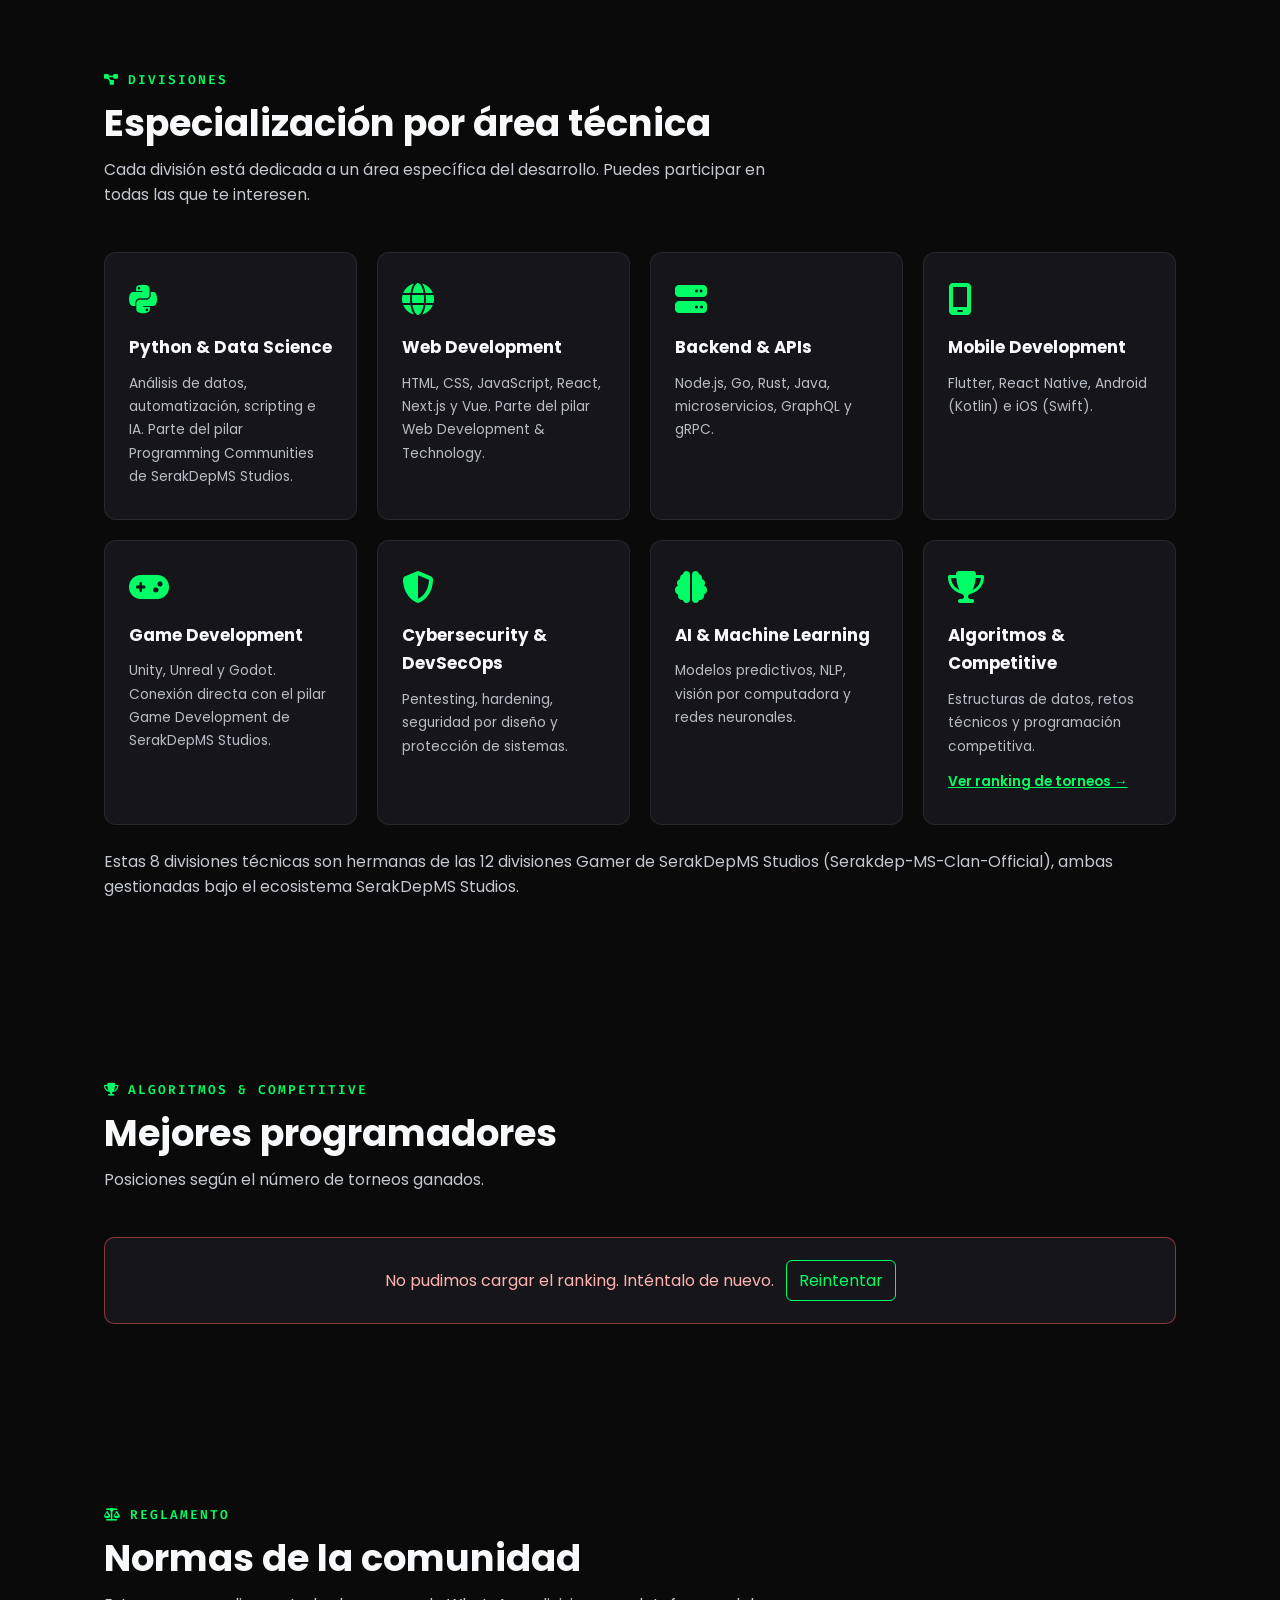
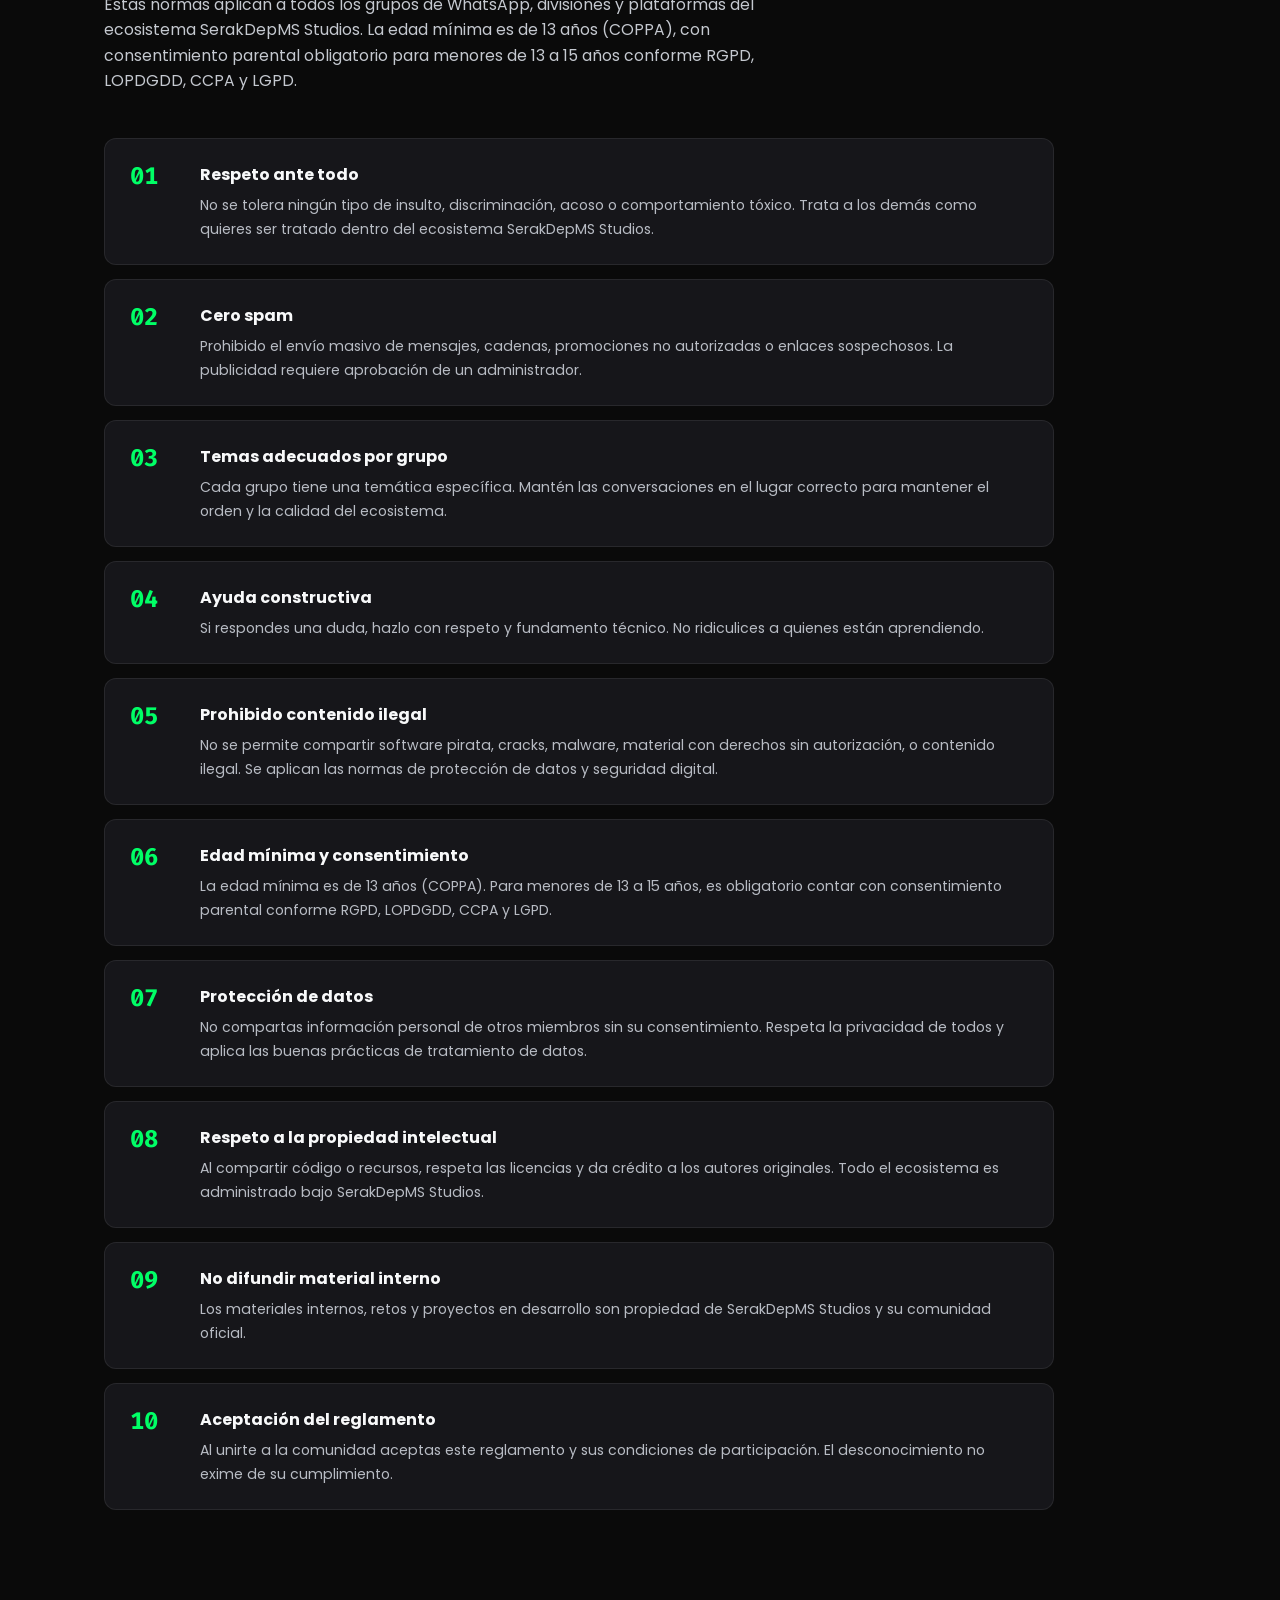
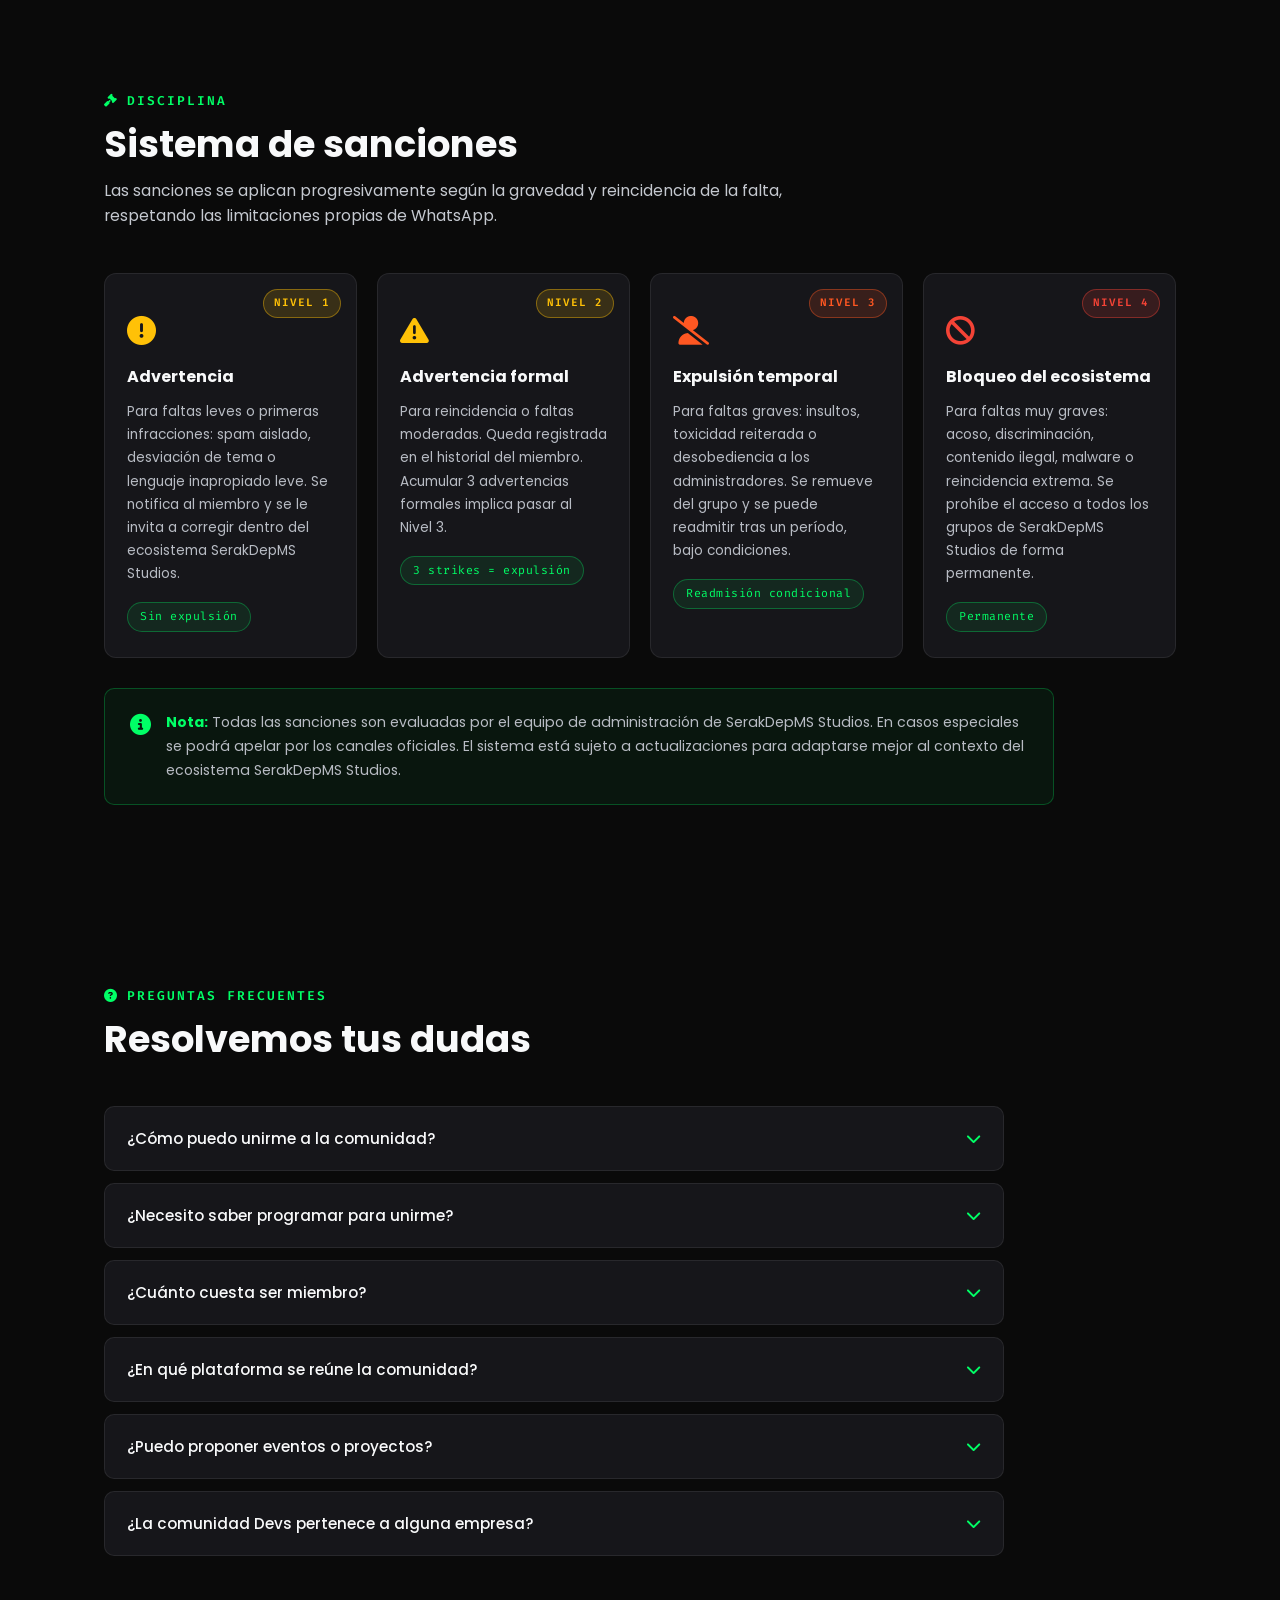
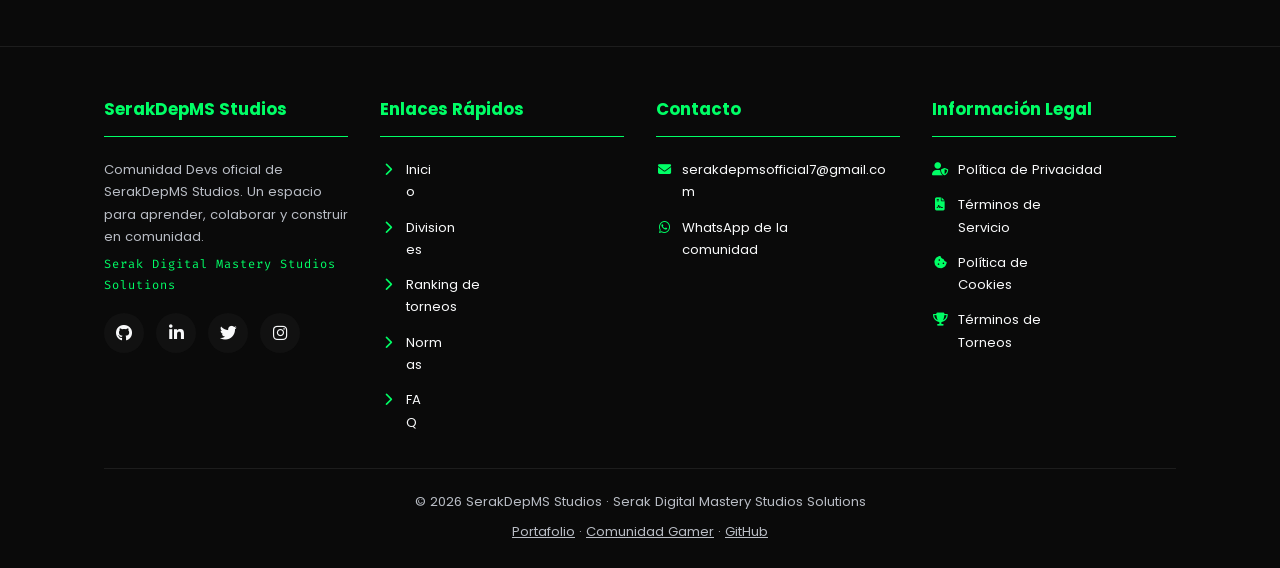
==== commit f096cf77: "actualizacion de identidad y link" ====
--- a/index.html
+++ b/index.html
@@ -5,7 +5,7 @@
     <meta name="viewport" content="width=device-width, initial-scale=1.0" />
 
     <title>SerakDepMS Studios — Comunidad Devs Oficial</title>
-    <meta name="description" content="Comunidad Devs oficial de SerakDepMS Studios, división de SerakDepMS, con 8 divisiones técnicas: Python & Data Science, Web Development, Backend & APIs, Mobile Development, Game Development, Cybersecurity & DevSecOps, AI & Machine Learning y Algoritmos & Competitive." />
+    <meta name="description" content="Comunidad Devs oficial de SerakDepMS Studios, con 8 divisiones técnicas: Python & Data Science, Web Development, Backend & APIs, Mobile Development, Game Development, Cybersecurity & DevSecOps, AI & Machine Learning y Algoritmos & Competitive." />
     <meta name="keywords" content="programacion, developers, tecnologia, python, javascript, web development, backend, ciberseguridad, inteligencia artificial, machine learning, comunidad de programadores, SerakDepMS Studios" />
     <meta name="author" content="SerakDepMS Studios" />
     <meta name="robots" content="index, follow" />
@@ -31,7 +31,7 @@
     <meta property="og:type" content="website" />
     <meta property="og:url" content="https://serakdepms.github.io/Serakdep-MS-Devs-Official/" />
     <meta property="og:title" content="SerakDepMS Studios — Comunidad Devs Oficial" />
-    <meta property="og:description" content="Comunidad Devs oficial de SerakDepMS Studios, división de SerakDepMS, con 8 divisiones técnicas: Python & Data Science, Web Development, Backend & APIs, Mobile Development, Game Development, Cybersecurity & DevSecOps, AI & Machine Learning y Algoritmos & Competitive." />
+    <meta property="og:description" content="Comunidad Devs oficial de SerakDepMS Studios, con 8 divisiones técnicas: Python & Data Science, Web Development, Backend & APIs, Mobile Development, Game Development, Cybersecurity & DevSecOps, AI & Machine Learning y Algoritmos & Competitive." />
     <meta property="og:image" content="https://serakdepms.github.io/Serakdep-MS-Devs-Official/assets/images/og-banner.jpg" />
     <meta property="og:image:type" content="image/jpeg" />
     <meta property="og:image:width" content="1200" />
@@ -61,19 +61,19 @@
       "@context": "https://schema.org",
       "@type": "Organization",
       "name": "SerakDepMS Studios",
-      "alternateName": "SDMS Devs",
+      "alternateName": "Serak Digital Mastery Studios Solutions",
       "url": "https://serakdepms.github.io/Serakdep-MS-Devs-Official/",
       "logo": "https://serakdepms.github.io/Serakdep-MS-Devs-Official/assets/images/logo.jpg",
       "description": "Comunidad Devs oficial de SerakDepMS Studios. 8 divisiones técnicas para programadores de todos los niveles.",
       "parentOrganization": {
         "@type": "Organization",
-        "name": "SerakDepMS",
+        "name": "SerakDepMS Studios",
         "url": "https://serakdepms.github.io/SerakDepMS-Studios/"
       },
       "sameAs": [
         "https://github.com/SerakDepMS",
         "https://x.com/serakdepms",
-        "https://www.instagram.com/serakdepms"
+        "https://www.instagram.com/serakdepmsstudios"
       ]
     }
     </script>
@@ -130,7 +130,7 @@
                 <p class="hero-description">
                     El epicentro de nuestro pilar <strong>Programming Communities</strong> dentro de SerakDepMS Studios.
                     Un ecosistema donde desarrolladores de todos los niveles aprenden, colaboran y construyen juntos.
-                    Aquí el conocimiento se comparte, los proyectos crecen y la comunidad se fortalece bajo la identidad oficial de SerakDepMS.
+                    Aquí el conocimiento se comparte, los proyectos crecen y la comunidad se fortalece bajo la identidad oficial de SerakDepMS Studios.
                 </p>
 
                 <div class="hero-actions">
@@ -153,7 +153,7 @@
                 <div class="about-grid">
                     <div class="about-text">
                         <p>
-                            <strong>SerakDepMS Studios</strong> es la comunidad Devs oficial de <strong>SerakDepMS</strong>, la empresa matriz responsable del ecosistema digital y tecnológico.
+                            <strong>SerakDepMS Studios</strong> es la comunidad Devs oficial, propiedad de la empresa SerakDepMS Studios.
                             Nacimos con el propósito de construir un espacio donde desarrolladores de todos los niveles puedan crecer juntos, compartir conocimiento y colaborar en proyectos reales.
                         </p>
                         <p>
@@ -243,7 +243,7 @@
                         <a href="#ranking-torneos" style="color: var(--primary-color); font-weight: 600; font-size: 0.85rem; margin-top: 12px; display: inline-block;">Ver ranking de torneos →</a>
                     </article>
                 </div>
-                <p class="section-intro" style="margin-top: 24px; max-width: 100%;">Estas 8 divisiones técnicas son hermanas de las 12 divisiones Gamer de SerakDepMS Studios (Serakdep-MS-Clan-Official), ambas gestionadas bajo el ecosistema SerakDepMS.</p>
+                <p class="section-intro" style="margin-top: 24px; max-width: 100%;">Estas 8 divisiones técnicas son hermanas de las 12 divisiones Gamer de SerakDepMS Studios (Serakdep-MS-Clan-Official), ambas gestionadas bajo el ecosistema SerakDepMS Studios.</p>
             </div>
         </section>
 
@@ -397,7 +397,7 @@
 
                 <div class="sanction-note">
                     <i class="fa-solid fa-circle-info"></i>
-                    <p><strong>Nota:</strong> Todas las sanciones son evaluadas por el equipo de administración de SerakDepMS Studios. En casos especiales se podrá apelar por los canales oficiales. El sistema está sujeto a actualizaciones para adaptarse mejor al contexto del ecosistema SerakDepMS.</p>
+                    <p><strong>Nota:</strong> Todas las sanciones son evaluadas por el equipo de administración de SerakDepMS Studios. En casos especiales se podrá apelar por los canales oficiales. El sistema está sujeto a actualizaciones para adaptarse mejor al contexto del ecosistema SerakDepMS Studios.</p>
                 </div>
             </div>
         </section>
@@ -458,11 +458,11 @@
                     </div>
                     <div class="faq-item">
                         <button class="faq-question">
-                            <span>¿Serakdep-MS-Devs pertenece a alguna empresa?</span>
+                            <span>¿La comunidad Devs pertenece a alguna empresa?</span>
                             <i class="fa-solid fa-chevron-down"></i>
                         </button>
                         <div class="faq-answer">
-                            <p>Sí. SerakDepMS Studios es la comunidad Devs oficial de <strong>SerakDepMS</strong>, la empresa matriz responsable del ecosistema digital y tecnológico.</p>
+                            <p>Sí. El proyecto Devs es propiedad de <strong>SerakDepMS Studios</strong>, la empresa propietaria del ecosistema.</p>
                         </div>
                     </div>
                 </div>
@@ -478,12 +478,12 @@
                 <div class="footer-column footer-about">
                     <h2>SerakDepMS Studios</h2>
                     <p>Comunidad Devs oficial de SerakDepMS Studios. Un espacio para aprender, colaborar y construir en comunidad.</p>
-                    <p class="footer-sub">Una división de SerakDepMS · Serak Digital Mastery &amp; Solutions</p>
+                    <p class="footer-sub">Serak Digital Mastery Studios Solutions</p>
                     <div class="cta-social footer-social" aria-label="Redes sociales">
                         <a href="https://github.com/SerakDepMS" target="_blank" rel="noopener noreferrer" aria-label="GitHub"><i class="fa-brands fa-github" aria-hidden="true"></i></a>
                         <a href="https://www.linkedin.com/in/SerakDepMS" target="_blank" rel="noopener noreferrer" aria-label="LinkedIn"><i class="fa-brands fa-linkedin-in" aria-hidden="true"></i></a>
                         <a href="https://x.com/SerakDepMS" target="_blank" rel="noopener noreferrer" aria-label="Twitter"><i class="fa-brands fa-twitter" aria-hidden="true"></i></a>
-                        <a href="https://www.instagram.com/serakdepms" target="_blank" rel="noopener noreferrer" aria-label="Instagram"><i class="fa-brands fa-instagram" aria-hidden="true"></i></a>
+                        <a href="https://www.instagram.com/serakdepmsstudios" target="_blank" rel="noopener noreferrer" aria-label="Instagram"><i class="fa-brands fa-instagram" aria-hidden="true"></i></a>
                     </div>
                 </div>
                 <div class="footer-column">
@@ -514,7 +514,7 @@
                 </div>
             </div>
             <div class="footer-bottom">
-                <p>&copy; 2026 SerakDepMS Studios. All rights reserved.</p>
+                <p>© 2026 SerakDepMS Studios · Serak Digital Mastery Studios Solutions</p>
                 <p class="footer-links"><a href="https://serakdepms.github.io/SerakDepMS-Studios/" target="_blank" rel="noopener noreferrer">Portafolio</a> · <a href="https://serakdepms.github.io/Serakdep-MS-Clan-Official/" target="_blank" rel="noopener noreferrer">Comunidad Gamer</a> · <a href="https://github.com/SerakDepMS" target="_blank" rel="noopener noreferrer">GitHub</a></p>
             </div>
         </div>
